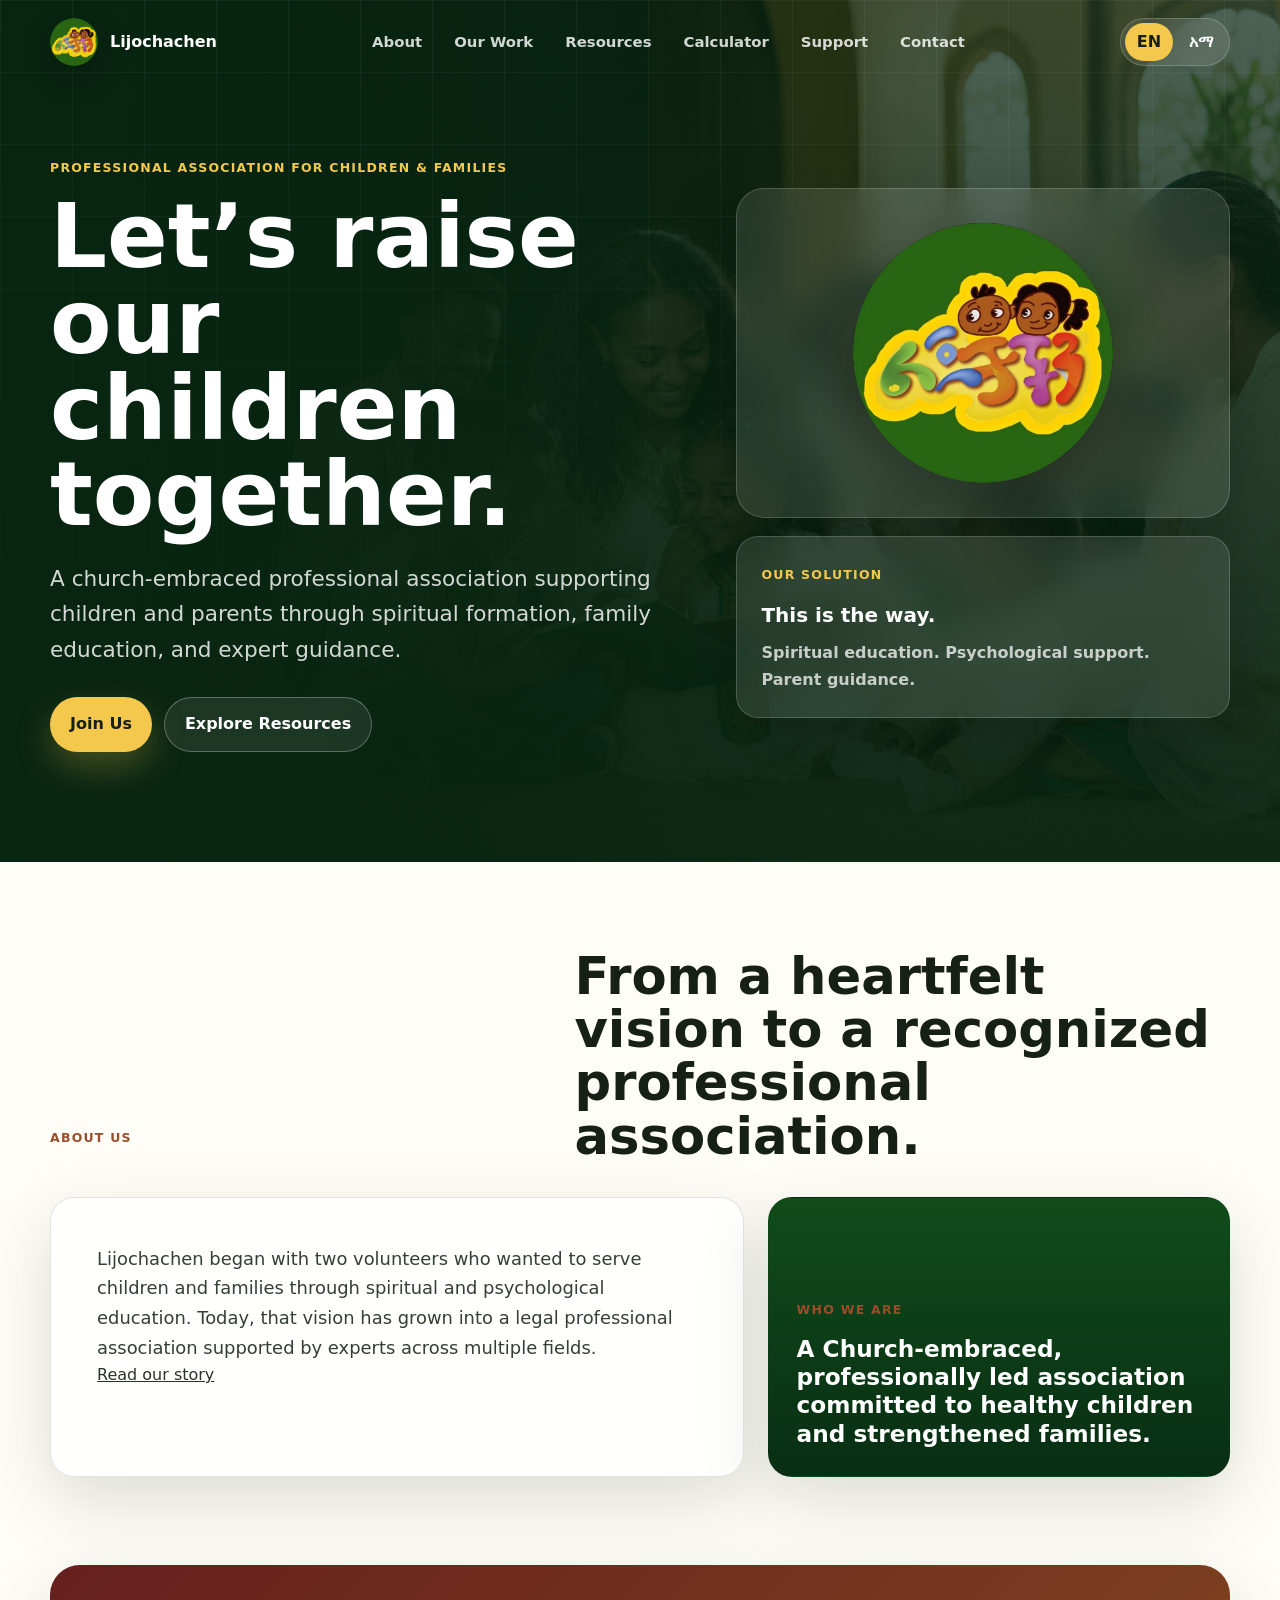
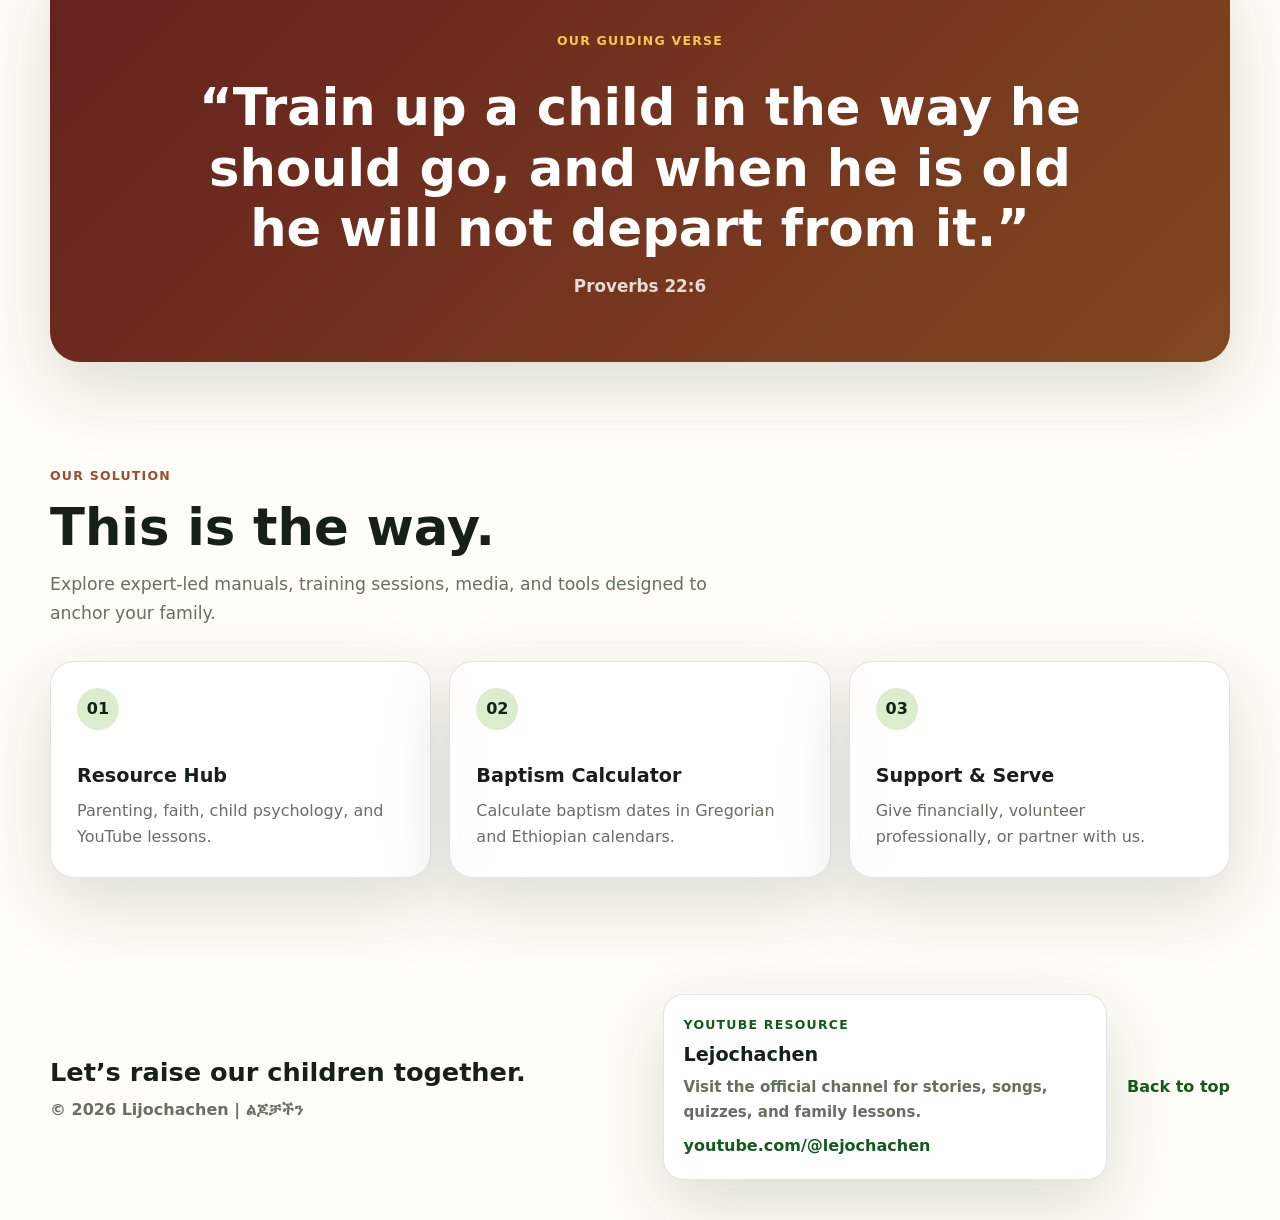
==== index.html @ ba5012df "first commit" ====
<!DOCTYPE html>
<html lang="en">
<head>
  <meta charset="UTF-8" />
  <meta name="viewport" content="width=device-width, initial-scale=1.0" />
  <title>Lijochachen | ልጆቻችን</title>
  <link rel="stylesheet" href="styles.css" />
</head>
<body data-lang="en">
  <header class="site-shell" id="top">
    <nav class="nav" aria-label="Primary navigation">
      <a class="brand" href="index.html">
        <img src="assets/logo.png" alt="Lijochachen logo">
        <span data-en="Lijochachen" data-am="ልጆቻችን">Lijochachen</span>
      </a>

      <div class="nav-links">
        <div class="nav-item">
          <a href="about.html" data-en="About" data-am="ስለ እኛ">About</a>
          <div class="dropdown-menu">
            <a href="about.html#story" data-en="Our Story & Leadership" data-am="ታሪካችንና አመራር">Our Story & Leadership</a>
            <a href="about.html#transparency" data-en="Church Recognition & Transparency" data-am="የተአማኒነት ማረጋገጫ">Church Recognition & Transparency</a>
          </div>
        </div>
        <a href="index.html#work" data-en="Our Work" data-am="ሥራችን">Our Work</a>
        <div class="nav-item">
          <a href="resources.html" data-en="Resources" data-am="መረጃዎች">Resources</a>
          <div class="dropdown-menu">
            <a href="resources.html#age-groups" data-age-jump="infancy" data-en="By Age Group: 0-3, 4-7, 8-12" data-am="በዕድሜ፡ 0-3፣ 4-7፣ 8-12">By Age Group: 0-3, 4-7, 8-12</a>
            <a href="resources.html#youtube" data-age-jump="diaspora" data-en="YouTube Channel" data-am="የዩቱብ ቻናል">YouTube Channel</a>
            <a href="resources.html#diaspora" data-age-jump="diaspora" data-en="Diaspora Family Hub" data-am="ለስደት ዓለም ወላጆች">Diaspora Family Hub</a>
          </div>
        </div>
        <a href="baptism.html" data-en="Calculator" data-am="ማስያ">Calculator</a>
        <a href="support.html" data-en="Support" data-am="ድጋፍ">Support</a>
        <a href="support.html#contact" data-en="Contact" data-am="ያግኙን">Contact</a>
      </div>

      <div class="language-toggle" aria-label="Language selector">
        <button type="button" class="lang-btn active" data-set-lang="en">EN</button>
        <button type="button" class="lang-btn" data-set-lang="am">አማ</button>
      </div>
    </nav>

    <section class="hero">
      <div class="hero-copy">
        <p class="eyebrow">
          <span class="lang en">Professional Association for Children & Families</span>
          <span class="lang am">የልጆችና የቤተሰብ የሙያ ማኅበር</span>
        </p>
        <h1>
          <span class="lang en">Let’s raise our children together.</span>
          <span class="lang am">ልጆቻችንን አብረን እናሳድግ!</span>
        </h1>
        <p class="hero-lead">
          <span class="lang en">A church-embraced professional association supporting children and parents through spiritual formation, family education, and expert guidance.</span>
          <span class="lang am">መንፈሳዊ ምስረታን፣ የቤተሰብ ትምህርትን እና የባለሙያ መመሪያን በማዋሃድ ልጆችንና ወላጆችን የሚደግፍ በቤተ ክርስቲያን የታቀፈ የሙያ ማኅበር።</span>
        </p>
        <div class="hero-actions">
          <a class="btn primary" href="support.html#contact"><span class="lang en">Join Us</span><span class="lang am">ይቀላቀሉን</span></a>
          <a class="btn ghost" href="resources.html"><span class="lang en">Explore Resources</span><span class="lang am">መረጃዎችን ያስሱ</span></a>
        </div>
      </div>

      <div class="hero-panel">
        <div class="emblem"><img src="assets/logo.png" alt="Lijochachen logo"></div>
        <div class="verse-card">
          <span class="mini-label"><span class="lang en">Our Solution</span><span class="lang am">መፍትሔያችን</span></span>
          <p><span class="lang en">This is the way.</span><span class="lang am">ይኸው መንገዱ!</span></p>
          <strong><span class="lang en">Spiritual education. Psychological support. Parent guidance.</span><span class="lang am">መንፈሳዊ ትምህርት። ሥነ-ልቦናዊ ድጋፍ። የወላጆች መመሪያ።</span></strong>
        </div>
      </div>
    </section>
  </header>

  <main>
    <section class="section about-section">
      <div class="section-heading">
        <p class="eyebrow"><span class="lang en">About Us</span><span class="lang am">ስለ እኛ</span></p>
        <h2><span class="lang en">From a heartfelt vision to a recognized professional association.</span><span class="lang am">ከልባዊ ርዕይ ወደ ዕውቅና ያገኘ የሙያ ማኅበር።</span></h2>
      </div>
      <div class="about-grid">
        <article class="story-card">
          <p><span class="lang en">Lijochachen began with two volunteers who wanted to serve children and families through spiritual and psychological education. Today, that vision has grown into a legal professional association supported by experts across multiple fields.</span><span class="lang am">ልጆቻችን ለልጆችና ለቤተሰቦች መንፈሳዊና ሥነ-ልቦናዊ ትምህርት ለማቅረብ በፈለጉ ሁለት በጎ ፈቃደኞች ተጀመረ። ዛሬ ይህ ራዕይ የተለያዩ ባለሙያዎችን ያቀፈ ሕጋዊ የሙያ ማኅበር ሆኗል።</span></p>
          <a class="text-link" href="about.html"><span class="lang en">Read our story</span><span class="lang am">ታሪካችንን ያንብቡ</span></a>
        </article>
        <aside class="identity-card">
          <span class="mini-label"><span class="lang en">Who We Are</span><span class="lang am">የእኛ ማንነት</span></span>
          <p><span class="lang en">A Church-embraced, professionally led association committed to healthy children and strengthened families.</span><span class="lang am">በቤተ ክርስቲያን የታቀፈ፣ በባለሙያዎች የሚመራ፣ ጤናማ ልጆችንና ጽኑ ቤተሰቦችን ለመገንባት የቆመ ማኅበር።</span></p>
        </aside>
      </div>
    </section>

    <section class="scripture-break">
      <span class="mini-label"><span class="lang en">Our Guiding Verse</span><span class="lang am">የአገልግሎታችን መሪ ጥቅስ</span></span>
      <blockquote><span class="lang en">“Train up a child in the way he should go, and when he is old he will not depart from it.”</span><span class="lang am">“ልጅን በሚሔድበት መንገድ ምራው በሸመገለም ጊዜ ከእርሱ ፈቀቅ አይልም፡፡”</span></blockquote>
      <strong><span class="lang en">Proverbs 22:6</span><span class="lang am">መጽሐፈ ምሳሌ 22፡6</span></strong>
    </section>

    <section id="work" class="section work-section">
      <div class="section-heading compact">
        <p class="eyebrow"><span class="lang en">Our Solution</span><span class="lang am">መፍትሔያችን</span></p>
        <h2><span class="lang en">This is the way.</span><span class="lang am">ይኸው መንገዱ!</span></h2>
        <p class="section-lead"><span class="lang en">Explore expert-led manuals, training sessions, media, and tools designed to anchor your family.</span><span class="lang am">ቤተሰብዎን ለማጽናት የተዘጋጁ በባለሙያ የሚመሩ መመሪያዎችን፣ ሥልጠናዎችን፣ ሚዲያዎችን እና መሳሪያዎችን ያስሱ።</span></p>
      </div>
      <div class="program-grid">
        <a class="program-card" href="resources.html"><span class="card-number">01</span><h3><span class="lang en">Resource Hub</span><span class="lang am">የእውቀት ማዕከል</span></h3><p><span class="lang en">Parenting, faith, child psychology, and YouTube lessons.</span><span class="lang am">ወላጅነት፣ እምነት፣ የልጆች ሥነ-ልቦናና የዩቱብ ትምህርቶች።</span></p></a>
        <a class="program-card" href="baptism.html"><span class="card-number">02</span><h3><span class="lang en">Baptism Calculator</span><span class="lang am">የጥምቀት ማስያ</span></h3><p><span class="lang en">Calculate baptism dates in Gregorian and Ethiopian calendars.</span><span class="lang am">የጥምቀት ቀንን በጎርጎርዮሳዊና በኢትዮጵያ ቀን ያስሉ።</span></p></a>
        <a class="program-card" href="support.html"><span class="card-number">03</span><h3><span class="lang en">Support & Serve</span><span class="lang am">ይደግፉና ያገልግሉ</span></h3><p><span class="lang en">Give financially, volunteer professionally, or partner with us.</span><span class="lang am">በገንዘብ ይደግፉ፣ በሙያ ያገልግሉ፣ ወይም አጋር ይሁኑ።</span></p></a>
      </div>
    </section>
  </main>

  <footer>
    <div class="footer-invitation">
      <strong><span class="lang en">Let’s raise our children together.</span><span class="lang am">ልጆቻችንን አብረን እናሳድግ!</span></strong>
      <span>© 2026 Lijochachen | ልጆቻችን</span>
    </div>
    <aside class="telegram-widget">
      <span class="mini-label"><span class="lang en">YouTube Resource</span><span class="lang am">የዩቱብ መረጃ</span></span>
      <h3>Lejochachen</h3>
      <p><span class="lang en">Visit the official channel for stories, songs, quizzes, and family lessons.</span><span class="lang am">ታሪኮች፣ መዝሙሮች፣ ጥያቄዎችና የቤተሰብ ትምህርቶችን ለማግኘት ይፋዊውን ቻናል ይጎብኙ።</span></p>
      <a href="https://www.youtube.com/@lejochachen" target="_blank" rel="noopener">youtube.com/@lejochachen</a>
    </aside>
    <a href="#top"><span class="lang en">Back to top</span><span class="lang am">ወደ ላይ</span></a>
  </footer>

  <script src="app.js"></script>
</body>
</html>
---- styles.css ----
:root {
  --ink: #162016;
  --text: #293329;
  --muted: #667061;
  --paper: #fffdf7;
  --soft: #f5f0df;
  --deep: #082c13;
  --green: #14591d;
  --leaf: #dceccf;
  --gold: #f3c84c;
  --brick: #9b4d2c;
  --line: rgba(22, 32, 22, 0.12);
  --shadow: 0 24px 70px rgba(11, 37, 18, 0.15);
}

* {
  box-sizing: border-box;
}

html {
  scroll-behavior: smooth;
}

body {
  margin: 0;
  color: var(--text);
  background:
    linear-gradient(180deg, rgba(245, 240, 223, 0.75), rgba(255, 253, 247, 0.98) 420px),
    var(--paper);
  font-family: Inter, ui-sans-serif, system-ui, -apple-system, BlinkMacSystemFont, "Segoe UI", Arial, sans-serif;
  line-height: 1.65;
}

body[data-lang="am"] {
  line-height: 1.85;
}

.lang {
  display: inline;
}

body[data-lang="en"] .lang.am,
body[data-lang="am"] .lang.en {
  display: none;
}

a {
  color: inherit;
}

.site-shell {
  position: relative;
  min-height: 760px;
  overflow: hidden;
  color: white;
  background:
    linear-gradient(90deg, rgba(8, 37, 17, 0.98) 0%, rgba(8, 37, 17, 0.86) 36%, rgba(8, 37, 17, 0.3) 70%),
    linear-gradient(180deg, rgba(8, 37, 17, 0.58), rgba(8, 37, 17, 0.94)),
    url("assets/hero-family.png") center / cover no-repeat,
    linear-gradient(135deg, #082511 0%, #0f3f1c 48%, #17351f 100%);
}

.site-shell::before {
  content: "";
  position: absolute;
  inset: 0;
  background:
    linear-gradient(90deg, rgba(255, 255, 255, 0.05) 1px, transparent 1px),
    linear-gradient(180deg, rgba(255, 255, 255, 0.045) 1px, transparent 1px);
  background-size: 72px 72px;
  mask-image: linear-gradient(180deg, black, transparent 80%);
  pointer-events: none;
}

.subpage-shell {
  min-height: 430px;
}

.page-hero {
  position: relative;
  z-index: 1;
  width: min(1180px, calc(100% - 40px));
  margin: 0 auto;
  padding: 74px 0 120px;
}

.page-hero h1 {
  max-width: 920px;
  margin: 0;
  font-size: clamp(2.5rem, 5vw, 5rem);
}

.nav {
  position: sticky;
  top: 0;
  z-index: 20;
  display: grid;
  grid-template-columns: auto minmax(240px, 1fr) auto;
  align-items: center;
  gap: 22px;
  width: min(1180px, calc(100% - 40px));
  margin: 0 auto;
  padding: 18px 0;
}

.brand {
  display: inline-flex;
  align-items: center;
  gap: 12px;
  text-decoration: none;
  font-weight: 800;
  letter-spacing: 0;
}

.brand img {
  width: 48px;
  height: 48px;
  border-radius: 50%;
  background: white;
  box-shadow: 0 10px 30px rgba(0, 0, 0, 0.24);
}

.nav-links {
  display: flex;
  justify-content: center;
  gap: 8px;
  flex-wrap: wrap;
}

.nav-item {
  position: relative;
}

.nav-links a,
.nav-item > a {
  display: inline-flex;
  padding: 9px 12px;
  border-radius: 999px;
  color: rgba(255, 255, 255, 0.82);
  text-decoration: none;
  font-size: 0.93rem;
  font-weight: 700;
}

.nav-links a:hover,
.nav-item:focus-within > a,
.nav-item:hover > a {
  color: white;
  background: rgba(255, 255, 255, 0.1);
}

.dropdown-menu {
  position: absolute;
  top: calc(100% + 8px);
  left: 0;
  z-index: 30;
  display: none;
  min-width: 250px;
  padding: 8px;
  border: 1px solid rgba(255, 255, 255, 0.16);
  border-radius: 18px;
  background: rgba(8, 37, 17, 0.96);
  box-shadow: 0 20px 60px rgba(0, 0, 0, 0.26);
  backdrop-filter: blur(18px);
}

.dropdown-menu a {
  display: flex;
  width: 100%;
  border-radius: 12px;
  white-space: normal;
}

.nav-item:hover .dropdown-menu,
.nav-item:focus-within .dropdown-menu {
  display: grid;
}

.language-toggle {
  display: flex;
  gap: 4px;
  padding: 4px;
  border: 1px solid rgba(255, 255, 255, 0.2);
  border-radius: 999px;
  background: rgba(255, 255, 255, 0.1);
  backdrop-filter: blur(14px);
}

.lang-btn {
  min-width: 48px;
  min-height: 38px;
  border: 0;
  border-radius: 999px;
  background: transparent;
  color: white;
  font-weight: 800;
  cursor: pointer;
}

.lang-btn.active {
  background: var(--gold);
  color: #162016;
}

.hero {
  position: relative;
  z-index: 1;
  display: grid;
  grid-template-columns: minmax(0, 1.05fr) minmax(320px, 0.85fr);
  gap: clamp(32px, 6vw, 84px);
  align-items: center;
  width: min(1180px, calc(100% - 40px));
  min-height: 650px;
  margin: 0 auto;
  padding: 70px 0 110px;
}

.hero-copy {
  max-width: 780px;
}

.eyebrow,
.mini-label {
  display: inline-flex;
  align-items: center;
  gap: 8px;
  margin: 0 0 14px;
  color: var(--brick);
  font-size: 0.78rem;
  font-weight: 900;
  letter-spacing: 0.1em;
  text-transform: uppercase;
}

.hero .eyebrow,
.hero .mini-label {
  color: var(--gold);
}

body[data-lang="am"] .eyebrow,
body[data-lang="am"] .mini-label {
  letter-spacing: 0;
}

h1,
h2,
h3,
p {
  margin-top: 0;
}

h1 {
  max-width: 820px;
  margin-bottom: 24px;
  font-size: clamp(3rem, 7vw, 6.4rem);
  line-height: 0.96;
  letter-spacing: 0;
}

body[data-lang="am"] h1 {
  line-height: 1.15;
}

.hero-lead {
  max-width: 670px;
  margin-bottom: 18px;
  color: rgba(255, 255, 255, 0.82);
  font-size: clamp(1.08rem, 2vw, 1.35rem);
}

.hero-actions {
  display: flex;
  flex-wrap: wrap;
  gap: 12px;
  margin-top: 30px;
}

.btn {
  display: inline-flex;
  align-items: center;
  justify-content: center;
  min-height: 50px;
  padding: 13px 20px;
  border-radius: 999px;
  text-decoration: none;
  font-weight: 900;
}

.btn.primary {
  background: var(--gold);
  color: var(--ink);
  box-shadow: 0 15px 35px rgba(243, 200, 76, 0.25);
}

.btn.ghost {
  border: 1px solid rgba(255, 255, 255, 0.28);
  color: white;
  background: rgba(255, 255, 255, 0.08);
}

.hero-panel {
  display: grid;
  gap: 18px;
}

.emblem,
.verse-card,
.metric-row {
  border: 1px solid rgba(255, 255, 255, 0.18);
  background: rgba(255, 255, 255, 0.1);
  box-shadow: 0 25px 70px rgba(0, 0, 0, 0.22);
  backdrop-filter: blur(18px);
}

.emblem {
  display: grid;
  place-items: center;
  min-height: 330px;
  border-radius: 28px;
}

.emblem img {
  width: min(260px, 70%);
  border-radius: 50%;
  background: white;
  box-shadow: 0 22px 65px rgba(0, 0, 0, 0.34);
}

.verse-card {
  border-radius: 22px;
  padding: 24px;
}

.verse-card p {
  margin-bottom: 8px;
  color: white;
  font-size: 1.25rem;
  font-weight: 850;
}

.verse-card strong {
  color: rgba(255, 255, 255, 0.74);
}

.metric-row {
  display: grid;
  grid-template-columns: repeat(3, 1fr);
  overflow: hidden;
  border-radius: 18px;
}

.metric-row div {
  padding: 20px;
  border-right: 1px solid rgba(255, 255, 255, 0.14);
}

.metric-row div:last-child {
  border-right: 0;
}

.metric-row strong,
.metric-row span {
  display: block;
}

.metric-row span {
  color: rgba(255, 255, 255, 0.72);
  font-size: 0.88rem;
}

.section {
  width: min(1180px, calc(100% - 40px));
  margin: 0 auto;
  padding: 88px 0;
}

.section-heading {
  display: grid;
  grid-template-columns: minmax(0, 0.85fr) minmax(0, 1.15fr);
  gap: 40px;
  align-items: end;
  margin-bottom: 34px;
}

.section-heading.compact {
  display: block;
  max-width: 720px;
}

.section-lead {
  max-width: 680px;
  margin-top: 16px;
  color: var(--muted);
  font-size: 1.08rem;
}

h2 {
  margin-bottom: 0;
  color: var(--ink);
  font-size: clamp(2rem, 4vw, 4rem);
  line-height: 1.04;
  letter-spacing: 0;
}

body[data-lang="am"] h2 {
  line-height: 1.22;
}

h3 {
  margin-bottom: 10px;
  color: var(--ink);
  font-size: 1.2rem;
  line-height: 1.24;
}

p {
  margin-bottom: 0;
}

.about-grid {
  display: grid;
  grid-template-columns: minmax(0, 1.2fr) minmax(290px, 0.8fr);
  gap: 24px;
}

.story-card,
.identity-card,
.program-card,
.person-card,
.contact-card,
.action-tile,
.calculator-card {
  border: 1px solid var(--line);
  border-radius: 24px;
  background: rgba(255, 255, 255, 0.78);
  box-shadow: var(--shadow);
}

.story-card {
  padding: clamp(26px, 5vw, 46px);
}

.story-card p {
  max-width: 780px;
  color: #344033;
  font-size: 1.12rem;
}

details {
  margin-top: 26px;
  padding-top: 22px;
  border-top: 1px solid var(--line);
}

summary {
  color: var(--green);
  cursor: pointer;
  font-weight: 900;
}

details p {
  margin-top: 18px;
  color: var(--muted);
  font-size: 1rem;
}

.scripture-break {
  width: min(1180px, calc(100% - 40px));
  margin: 0 auto 12px;
  padding: clamp(34px, 6vw, 62px);
  border-radius: 30px;
  color: white;
  text-align: center;
  background:
    linear-gradient(135deg, rgba(100, 31, 29, 0.98), rgba(128, 71, 31, 0.94)),
    var(--brick);
  box-shadow: var(--shadow);
}

.scripture-break .mini-label {
  color: var(--gold);
}

.scripture-break blockquote {
  max-width: 920px;
  margin: 12px auto 14px;
  font-size: clamp(1.7rem, 4vw, 3.4rem);
  font-weight: 900;
  line-height: 1.18;
}

body[data-lang="am"] .scripture-break blockquote {
  line-height: 1.35;
}

.scripture-break strong {
  color: rgba(255, 255, 255, 0.82);
  font-size: 1.05rem;
}

.identity-card {
  display: flex;
  min-height: 280px;
  padding: 28px;
  flex-direction: column;
  justify-content: flex-end;
  color: white;
  background:
    linear-gradient(180deg, rgba(8, 44, 19, 0.28), rgba(8, 44, 19, 0.96)),
    var(--green);
}

.identity-card p {
  font-size: 1.45rem;
  font-weight: 850;
  line-height: 1.22;
}

.trust-grid {
  display: grid;
  grid-template-columns: minmax(0, 1fr) minmax(320px, 0.9fr);
  gap: 24px;
  margin-top: 24px;
}

.recognition-card,
.impact-card {
  border: 1px solid var(--line);
  border-radius: 24px;
  padding: clamp(24px, 4vw, 34px);
  background: white;
  box-shadow: var(--shadow);
}

.recognition-card blockquote {
  margin: 0 0 14px;
  padding-left: 18px;
  border-left: 4px solid var(--gold);
  color: var(--ink);
  font-size: 1.3rem;
  font-weight: 850;
  line-height: 1.28;
}

.recognition-card p {
  color: var(--muted);
}

.impact-grid {
  display: grid;
  grid-template-columns: repeat(2, minmax(0, 1fr));
  gap: 12px;
  margin-top: 18px;
}

.impact-grid div {
  display: grid;
  gap: 4px;
  padding: 18px;
  border-radius: 16px;
  background: var(--soft);
}

.impact-grid strong {
  color: var(--green);
  font-size: 1.8rem;
  line-height: 1;
}

.impact-grid span {
  color: var(--muted);
  font-size: 0.9rem;
  font-weight: 800;
}

.program-grid {
  display: grid;
  grid-template-columns: repeat(3, minmax(0, 1fr));
  gap: 18px;
}

.program-card {
  padding: 26px;
  color: inherit;
  text-decoration: none;
  transition: transform 180ms ease, box-shadow 180ms ease;
}

.program-card:hover {
  transform: translateY(-4px);
  box-shadow: 0 28px 80px rgba(11, 37, 18, 0.18);
}

.card-number {
  display: inline-flex;
  width: 42px;
  height: 42px;
  align-items: center;
  justify-content: center;
  margin-bottom: 34px;
  border-radius: 50%;
  color: var(--ink);
  background: var(--leaf);
  font-weight: 900;
}

.program-card p,
.person-card p,
.support-copy p,
.contact-card p,
.calculator-intro p,
.resource-card p {
  color: var(--muted);
}

.resource-tools,
.age-tools {
  display: flex;
  flex-wrap: wrap;
  gap: 10px;
  margin-bottom: 20px;
}

.age-tools {
  margin-top: -6px;
  margin-bottom: 24px;
}

.filter-btn,
.age-btn,
.donation-tab,
.copy-btn {
  width: auto;
  min-height: 42px;
  border: 1px solid var(--line);
  border-radius: 999px;
  padding: 9px 15px;
  color: var(--ink);
  background: white;
  font-weight: 900;
}

.filter-btn.active,
.age-btn.active,
.donation-tab.active,
.copy-btn {
  color: white;
  background: var(--green);
}

.diaspora-filter.active {
  background: var(--brick);
}

.resource-grid {
  display: grid;
  grid-template-columns: repeat(3, minmax(0, 1fr));
  gap: 18px;
}

.resource-card {
  min-height: 260px;
  padding: 26px;
  border: 1px solid var(--line);
  border-radius: 24px;
  background: white;
  box-shadow: var(--shadow);
}

.resource-card.is-hidden {
  display: none;
}

.resource-type {
  display: inline-flex;
  margin-bottom: 36px;
  border-radius: 999px;
  padding: 7px 11px;
  color: var(--green);
  background: var(--leaf);
  font-size: 0.82rem;
  font-weight: 900;
}

.youtube-feature {
  display: grid;
  grid-template-columns: minmax(0, 1fr) auto;
  gap: 22px;
  align-items: center;
  margin-bottom: 22px;
  padding: 28px;
  border: 1px solid var(--line);
  border-radius: 24px;
  background: white;
  box-shadow: var(--shadow);
}

.youtube-feature p {
  color: var(--muted);
}

.video-grid {
  display: grid;
  grid-template-columns: repeat(4, minmax(0, 1fr));
  gap: 14px;
}

.video-card {
  display: grid;
  gap: 10px;
  min-height: 150px;
  padding: 18px;
  border: 1px solid var(--line);
  border-radius: 18px;
  color: var(--ink);
  text-decoration: none;
  background:
    linear-gradient(135deg, rgba(255, 255, 255, 0.95), rgba(220, 236, 207, 0.65)),
    white;
  box-shadow: var(--shadow);
}

.video-card span {
  color: var(--muted);
  font-size: 0.86rem;
  font-weight: 850;
}

.video-card strong {
  align-self: end;
  color: var(--green);
}

.diaspora-card {
  background:
    linear-gradient(135deg, rgba(255, 255, 255, 0.92), rgba(243, 200, 76, 0.2)),
    white;
}

.expert-callout {
  display: grid;
  grid-template-columns: minmax(0, 1fr) auto;
  gap: 22px;
  align-items: center;
  margin-top: 22px;
  padding: 28px;
  border: 1px solid var(--line);
  border-radius: 24px;
  color: white;
  background: linear-gradient(135deg, var(--deep), var(--green));
  box-shadow: var(--shadow);
}

.expert-callout h3 {
  color: white;
}

.expert-callout p {
  color: rgba(255, 255, 255, 0.78);
}

.baptism-section {
  padding-top: 76px;
}

.calculator-card {
  display: grid;
  grid-template-columns: minmax(260px, 0.65fr) minmax(320px, 1fr);
  gap: 28px;
  align-items: start;
  padding: clamp(24px, 4vw, 38px);
  background:
    linear-gradient(135deg, rgba(255, 255, 255, 0.92), rgba(220, 236, 207, 0.55)),
    white;
}

.calculator-intro {
  display: grid;
  gap: 10px;
}

.calculator-intro p {
  font-size: 1.05rem;
}

.baptism-form {
  display: grid;
  grid-template-columns: repeat(3, minmax(0, 1fr));
  gap: 14px;
}

.baptism-form label,
.baptism-form fieldset {
  display: grid;
  gap: 8px;
}

.birthdate-field {
  grid-column: 1 / -1;
}

.baptism-form label > span,
.baptism-form legend {
  color: var(--ink);
  font-size: 0.86rem;
  font-weight: 900;
}

.baptism-form fieldset {
  grid-column: 1 / -1;
  grid-template-columns: repeat(2, minmax(0, 1fr));
  margin: 0;
  border: 0;
  padding: 0;
}

.baptism-form legend {
  grid-column: 1 / -1;
  padding: 0;
}

.radio-pill {
  position: relative;
  display: flex;
  min-height: 50px;
  align-items: center;
  padding: 13px 15px;
  border: 1px solid var(--line);
  border-radius: 14px;
  background: white;
  cursor: pointer;
}

.radio-pill input {
  width: auto;
  margin: 0 10px 0 0;
  accent-color: var(--green);
}

.radio-pill span {
  font-weight: 850;
}

.baptism-form button {
  grid-column: 1 / -1;
}

.calculator-result {
  grid-column: 1 / -1;
  padding: 22px;
  border-radius: 18px;
  color: white;
  background: linear-gradient(135deg, var(--deep), var(--green));
}

.calculator-result .mini-label {
  color: var(--gold);
}

.calculator-result p {
  display: grid;
  gap: 6px;
  margin: 0;
  color: rgba(255, 255, 255, 0.78);
}

.calculator-result strong {
  color: white;
  font-size: clamp(1.55rem, 3vw, 2.4rem);
  line-height: 1.1;
}

.calculator-result b {
  color: white;
}

.recommendation-title {
  margin-top: 14px;
  color: var(--gold);
  font-size: 1.05rem;
  font-weight: 900;
}

.quote-band {
  display: grid;
  grid-template-columns: minmax(0, 1fr) minmax(260px, 0.45fr);
  gap: 34px;
  align-items: center;
  width: min(1180px, calc(100% - 40px));
  padding: 42px;
  border-radius: 28px;
  color: white;
  background:
    linear-gradient(135deg, rgba(8, 44, 19, 0.98), rgba(20, 89, 29, 0.92)),
    var(--deep);
  box-shadow: var(--shadow);
}

.quote-band h2 {
  color: white;
}

.quote-band p {
  color: var(--gold);
  font-size: clamp(1.5rem, 3vw, 2.5rem);
  font-weight: 900;
}

.people-grid {
  display: grid;
  grid-template-columns: repeat(2, minmax(0, 1fr));
  gap: 18px;
}

.person-card {
  display: grid;
  grid-template-columns: 160px minmax(0, 1fr);
  gap: 22px;
  align-items: center;
  padding: 18px;
}

.photo-slot {
  display: grid;
  min-height: 190px;
  place-items: center;
  border-radius: 18px;
  color: rgba(22, 32, 22, 0.56);
  background:
    linear-gradient(135deg, rgba(243, 200, 76, 0.35), rgba(220, 236, 207, 0.9));
  font-weight: 900;
}

.support-section {
  display: grid;
  grid-template-columns: minmax(0, 0.85fr) minmax(300px, 1fr);
  gap: 34px;
  align-items: center;
}

.support-actions {
  display: grid;
  gap: 16px;
}

.action-tile {
  display: grid;
  gap: 6px;
  padding: 26px;
  text-decoration: none;
}

.giving-tile {
  color: inherit;
}

.action-tile strong {
  color: var(--ink);
  font-size: 1.15rem;
}

.action-tile span {
  color: var(--muted);
}

.copy-btn {
  justify-self: start;
  margin-top: 10px;
  cursor: pointer;
}

.donation-tabs {
  display: flex;
  flex-wrap: wrap;
  gap: 8px;
  margin-top: 14px;
}

.donation-panel {
  display: none;
  gap: 8px;
  margin-top: 10px;
  padding: 16px;
  border: 1px solid var(--line);
  border-radius: 16px;
  background: var(--soft);
}

.donation-panel.active {
  display: grid;
}

.donation-panel p {
  margin: 0;
  color: var(--muted);
}

.donation-panel b {
  color: var(--ink);
}

.contact-card {
  display: grid;
  grid-template-columns: minmax(0, 0.82fr) minmax(320px, 1fr);
  gap: 34px;
  padding: clamp(26px, 5vw, 46px);
  background:
    linear-gradient(135deg, rgba(255, 255, 255, 0.9), rgba(245, 240, 223, 0.9));
}

form {
  display: grid;
  gap: 12px;
}

.volunteer-fields {
  display: grid;
  gap: 9px;
  padding: 16px;
  border: 1px solid var(--line);
  border-radius: 16px;
  background: rgba(220, 236, 207, 0.45);
}

.volunteer-fields[hidden] {
  display: none;
}

.field-label {
  color: var(--ink);
  font-size: 0.86rem;
  font-weight: 900;
}

.volunteer-fields label {
  display: flex;
  gap: 10px;
  align-items: flex-start;
  color: var(--text);
  font-weight: 750;
}

.volunteer-fields input {
  width: auto;
  margin-top: 5px;
  accent-color: var(--green);
}

input,
select,
textarea,
button {
  width: 100%;
  font: inherit;
}

input,
select,
textarea {
  border: 1px solid var(--line);
  border-radius: 14px;
  padding: 14px 15px;
  color: var(--ink);
  background: white;
}

textarea {
  min-height: 130px;
  resize: vertical;
}

button {
  min-height: 50px;
  border: 0;
  border-radius: 999px;
  color: white;
  background: var(--green);
  font-weight: 900;
  cursor: pointer;
}

.form-response {
  min-height: 24px;
  color: var(--green);
  font-weight: 850;
}

footer {
  display: grid;
  grid-template-columns: minmax(0, 1fr) minmax(280px, 0.75fr) auto;
  align-items: center;
  gap: 20px;
  width: min(1180px, calc(100% - 40px));
  margin: 0 auto;
  padding: 28px 0 40px;
  color: var(--muted);
  font-weight: 750;
}

footer a {
  color: var(--green);
  text-decoration: none;
}

.footer-invitation {
  display: grid;
  gap: 4px;
}

.footer-invitation strong {
  color: var(--ink);
  font-size: clamp(1.25rem, 2vw, 1.8rem);
}

.telegram-widget {
  display: grid;
  gap: 8px;
  padding: 20px;
  border: 1px solid var(--line);
  border-radius: 20px;
  background: white;
  box-shadow: var(--shadow);
}

.telegram-widget .mini-label {
  margin: 0;
  color: var(--green);
}

.telegram-widget h3 {
  margin: 0;
}

.telegram-widget p {
  color: var(--muted);
  font-size: 0.94rem;
}

.telegram-widget a {
  color: var(--green);
  font-weight: 900;
}

@media (max-width: 960px) {
  .site-shell {
    min-height: auto;
  }

  .nav {
    grid-template-columns: 1fr auto;
  }

  .nav-links {
    grid-column: 1 / -1;
    justify-content: flex-start;
    order: 3;
  }

  .hero,
  .page-hero,
  .section-heading,
  .about-grid,
  .trust-grid,
  .program-grid,
  .resource-grid,
  .video-grid,
  .youtube-feature,
  .expert-callout,
  .quote-band,
  .people-grid,
  .support-section,
  .contact-card,
  .calculator-card,
  footer {
    grid-template-columns: 1fr;
  }

  .hero {
    min-height: auto;
    padding-top: 42px;
  }

  .hero-panel {
    max-width: 620px;
  }
}

@media (max-width: 620px) {
  .nav,
  .hero,
  .page-hero,
  .section,
  .quote-band,
  .scripture-break,
  footer {
    width: min(100% - 28px, 1180px);
  }

  .nav {
    gap: 14px;
  }

  .brand span {
    font-size: 0.95rem;
  }

  .nav-links {
    gap: 4px;
  }

  .nav-links a {
    padding: 7px 8px;
    font-size: 0.82rem;
  }

  h1 {
    font-size: 2.8rem;
  }

  .hero {
    padding-bottom: 70px;
  }

  .emblem {
    min-height: 250px;
  }

  .metric-row {
    grid-template-columns: 1fr;
  }

  .metric-row div {
    border-right: 0;
    border-bottom: 1px solid rgba(255, 255, 255, 0.14);
  }

  .metric-row div:last-child {
    border-bottom: 0;
  }

  .section {
    padding: 64px 0;
  }

  .person-card {
    grid-template-columns: 1fr;
  }

  .baptism-form {
    grid-template-columns: 1fr;
  }

  .baptism-form fieldset {
    grid-template-columns: 1fr;
  }

  .photo-slot {
    min-height: 220px;
  }

  .quote-band {
    padding: 28px;
  }

  footer {
    align-items: stretch;
  }
}

/* ── Subpage shell (smaller hero for inner pages) ── */
.subpage-shell {
  min-height: auto;
}

.page-hero {
  position: relative;
  z-index: 1;
  width: min(1180px, calc(100% - 40px));
  margin: 0 auto;
  padding: 60px 0 80px;
  max-width: 780px;
}

.page-hero h1 {
  font-size: clamp(2.2rem, 5vw, 4.2rem);
}

/* ── Video grid ── */
.video-grid {
  display: grid;
  grid-template-columns: repeat(auto-fill, minmax(280px, 1fr));
  gap: 18px;
  margin-top: 24px;
}

.video-card {
  border: 1px solid var(--line);
  border-radius: 20px;
  overflow: hidden;
  background: white;
  box-shadow: var(--shadow);
  text-decoration: none;
  color: var(--text);
  transition: transform 180ms ease, box-shadow 180ms ease;
  display: flex;
  flex-direction: column;
}

.video-card:hover {
  transform: translateY(-4px);
  box-shadow: 0 28px 80px rgba(11, 37, 18, 0.18);
}

.video-thumb {
  position: relative;
  aspect-ratio: 16/9;
  background: var(--soft);
  overflow: hidden;
}

.video-thumb img {
  width: 100%;
  height: 100%;
  object-fit: cover;
}

.video-play {
  position: absolute;
  inset: 0;
  display: flex;
  align-items: center;
  justify-content: center;
  background: rgba(8, 37, 17, 0.35);
  transition: background 180ms ease;
}

.video-card:hover .video-play {
  background: rgba(8, 37, 17, 0.55);
}

.video-play-icon {
  width: 52px;
  height: 52px;
  border-radius: 50%;
  background: rgba(255,255,255,0.92);
  display: flex;
  align-items: center;
  justify-content: center;
}

.video-play-icon::after {
  content: "";
  display: block;
  width: 0;
  height: 0;
  border-top: 10px solid transparent;
  border-bottom: 10px solid transparent;
  border-left: 18px solid var(--green);
  margin-left: 4px;
}

.video-info {
  padding: 16px 18px 20px;
  flex: 1;
  display: flex;
  flex-direction: column;
  gap: 6px;
}

.video-date {
  color: var(--muted);
  font-size: 0.82rem;
  font-weight: 800;
}

.video-title {
  color: var(--ink);
  font-weight: 800;
  font-size: 0.95rem;
  line-height: 1.35;
}

.channel-banner {
  display: grid;
  grid-template-columns: auto 1fr auto;
  gap: 22px;
  align-items: center;
  padding: clamp(24px, 4vw, 38px);
  border-radius: 28px;
  color: white;
  background: linear-gradient(135deg, rgba(8,44,19,0.98), rgba(20,89,29,0.92));
  box-shadow: var(--shadow);
  text-decoration: none;
  margin-bottom: 40px;
  transition: opacity 180ms ease;
}

.channel-banner:hover {
  opacity: 0.92;
}

.channel-banner-icon {
  width: 72px;
  height: 72px;
  border-radius: 50%;
  background: white;
  overflow: hidden;
  flex-shrink: 0;
  box-shadow: 0 8px 24px rgba(0,0,0,0.24);
}

.channel-banner-icon img {
  width: 100%;
  height: 100%;
  object-fit: cover;
}

.channel-banner h3 {
  color: white;
  font-size: 1.4rem;
  margin-bottom: 4px;
}

.channel-banner p {
  color: rgba(255,255,255,0.76);
  font-size: 0.95rem;
  margin: 0;
}

.channel-banner .btn {
  white-space: nowrap;
  flex-shrink: 0;
}

/* ── Why support / membership ── */
.why-support-grid {
  display: grid;
  grid-template-columns: repeat(3, minmax(0,1fr));
  gap: 18px;
  margin-top: 28px;
}

.why-card {
  border: 1px solid var(--line);
  border-radius: 22px;
  padding: 28px;
  background: white;
  box-shadow: var(--shadow);
}

.why-card .card-icon {
  font-size: 2rem;
  margin-bottom: 16px;
  display: block;
}

.why-card h3 {
  font-size: 1.05rem;
}

.benefit-list {
  list-style: none;
  padding: 0;
  margin: 0;
  display: grid;
  gap: 14px;
}

.benefit-list li {
  display: flex;
  gap: 14px;
  align-items: flex-start;
}

.benefit-dot {
  flex-shrink: 0;
  width: 28px;
  height: 28px;
  border-radius: 50%;
  background: var(--leaf);
  display: flex;
  align-items: center;
  justify-content: center;
  color: var(--green);
  font-weight: 900;
  font-size: 0.85rem;
  margin-top: 2px;
}

.join-grid {
  display: grid;
  grid-template-columns: minmax(0,1fr) minmax(320px,0.9fr);
  gap: 28px;
  align-items: start;
  margin-top: 28px;
}

.join-card {
  border: 1px solid var(--line);
  border-radius: 24px;
  padding: clamp(24px,4vw,38px);
  background: white;
  box-shadow: var(--shadow);
}

.join-form-card {
  border: 1px solid var(--line);
  border-radius: 24px;
  padding: clamp(24px,4vw,38px);
  background: linear-gradient(135deg, rgba(220,236,207,0.45), rgba(255,255,255,0.9));
  box-shadow: var(--shadow);
}

.work-together-grid {
  display: grid;
  grid-template-columns: repeat(3, minmax(0,1fr));
  gap: 16px;
  margin-top: 22px;
}

.work-card {
  border: 1px solid var(--line);
  border-radius: 18px;
  padding: 22px;
  background: var(--soft);
}

.work-card .card-num {
  display: inline-flex;
  width: 36px;
  height: 36px;
  border-radius: 50%;
  align-items: center;
  justify-content: center;
  background: var(--leaf);
  color: var(--ink);
  font-weight: 900;
  font-size: 0.85rem;
  margin-bottom: 14px;
}

.work-card h3 {
  font-size: 1rem;
  margin-bottom: 8px;
}

/* ── About page team ── */
.team-note {
  margin-top: 10px;
  padding: 16px 20px;
  border-radius: 14px;
  background: var(--soft);
  color: var(--muted);
  font-size: 0.94rem;
}

/* ── Mottos band ── */
.mottos-grid {
  display: grid;
  grid-template-columns: repeat(3, minmax(0,1fr));
  gap: 18px;
  margin-top: 28px;
}

.motto-card {
  border-radius: 22px;
  padding: 28px;
  background: var(--deep);
  color: white;
}

.motto-card .mini-label {
  color: var(--gold);
}

.motto-card p {
  font-size: 1.2rem;
  font-weight: 850;
  color: white;
  margin-top: 10px;
}

/* ── Responsive additions ── */
@media (max-width: 960px) {
  .channel-banner {
    grid-template-columns: auto 1fr;
  }
  .channel-banner .btn {
    grid-column: 1 / -1;
  }
  .why-support-grid,
  .work-together-grid,
  .mottos-grid {
    grid-template-columns: 1fr;
  }
  .join-grid {
    grid-template-columns: 1fr;
  }
}

@media (max-width: 620px) {
  .video-grid {
    grid-template-columns: 1fr;
  }
}
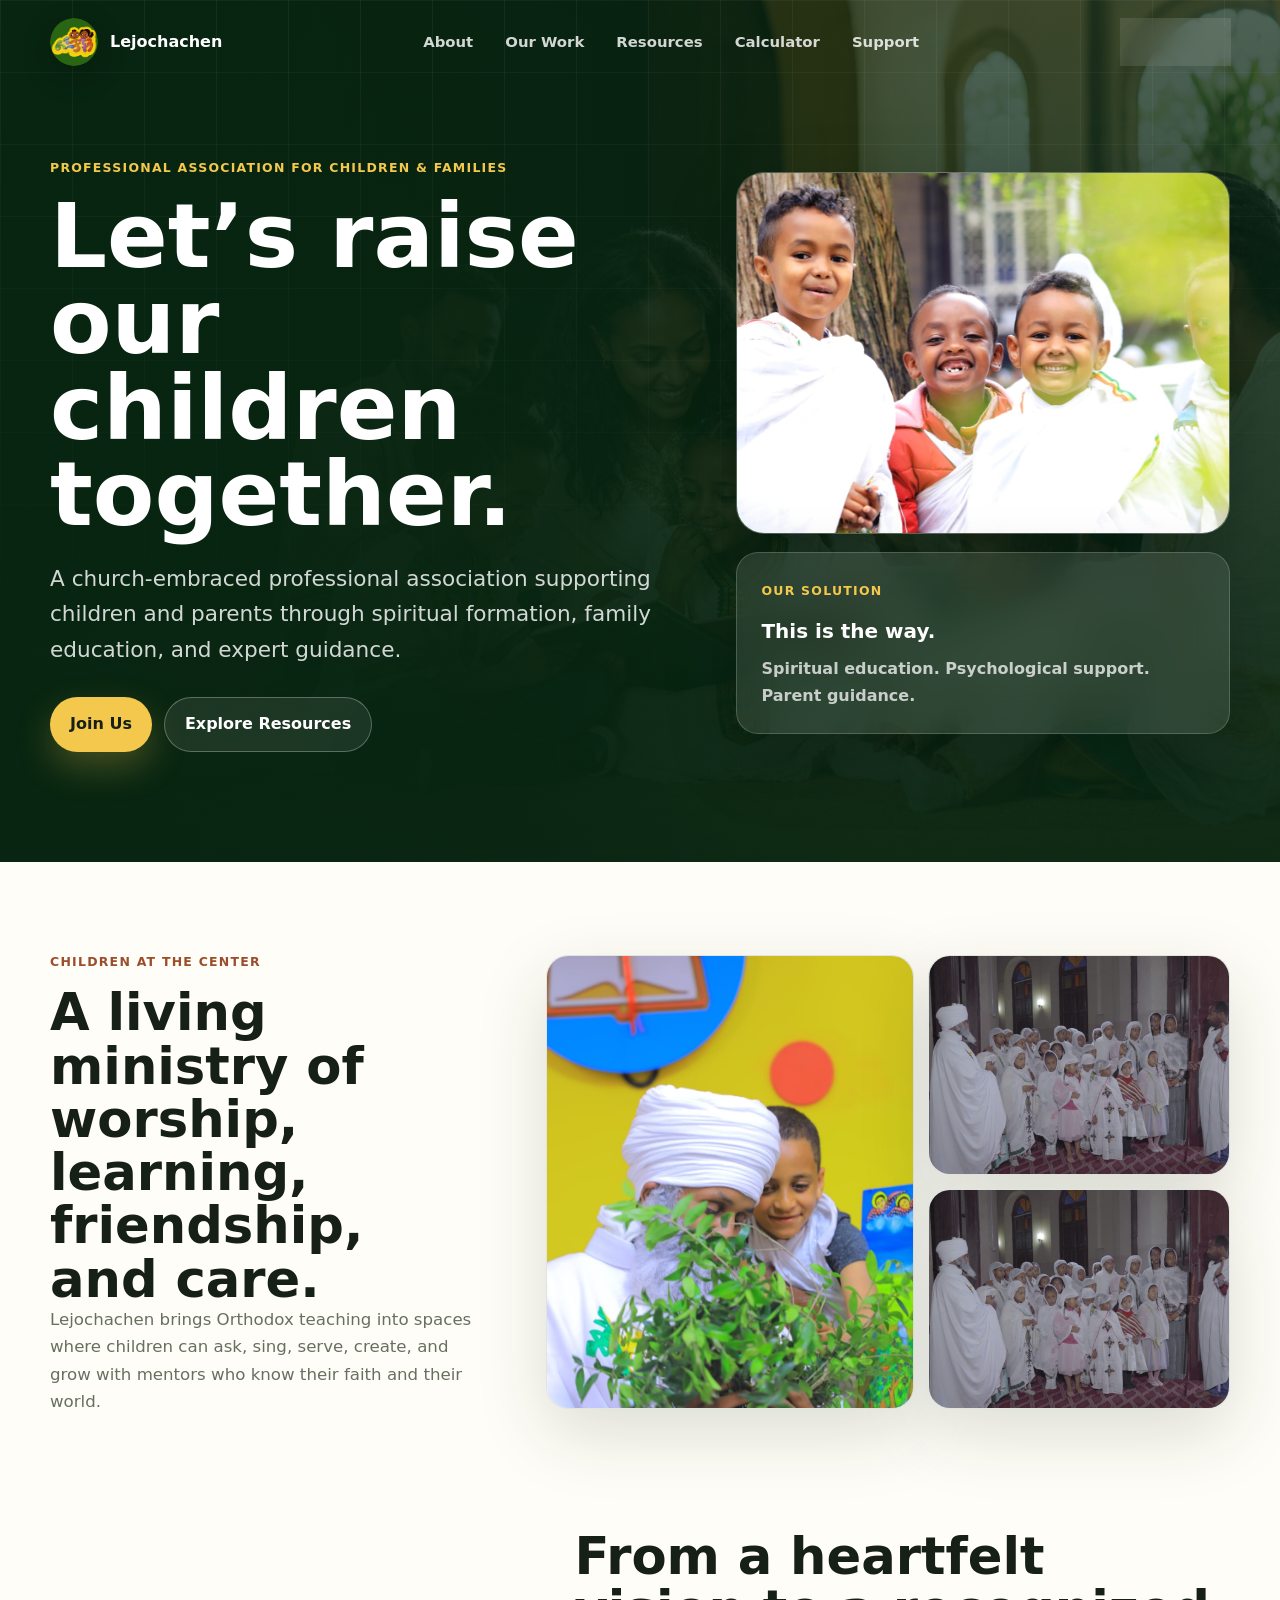
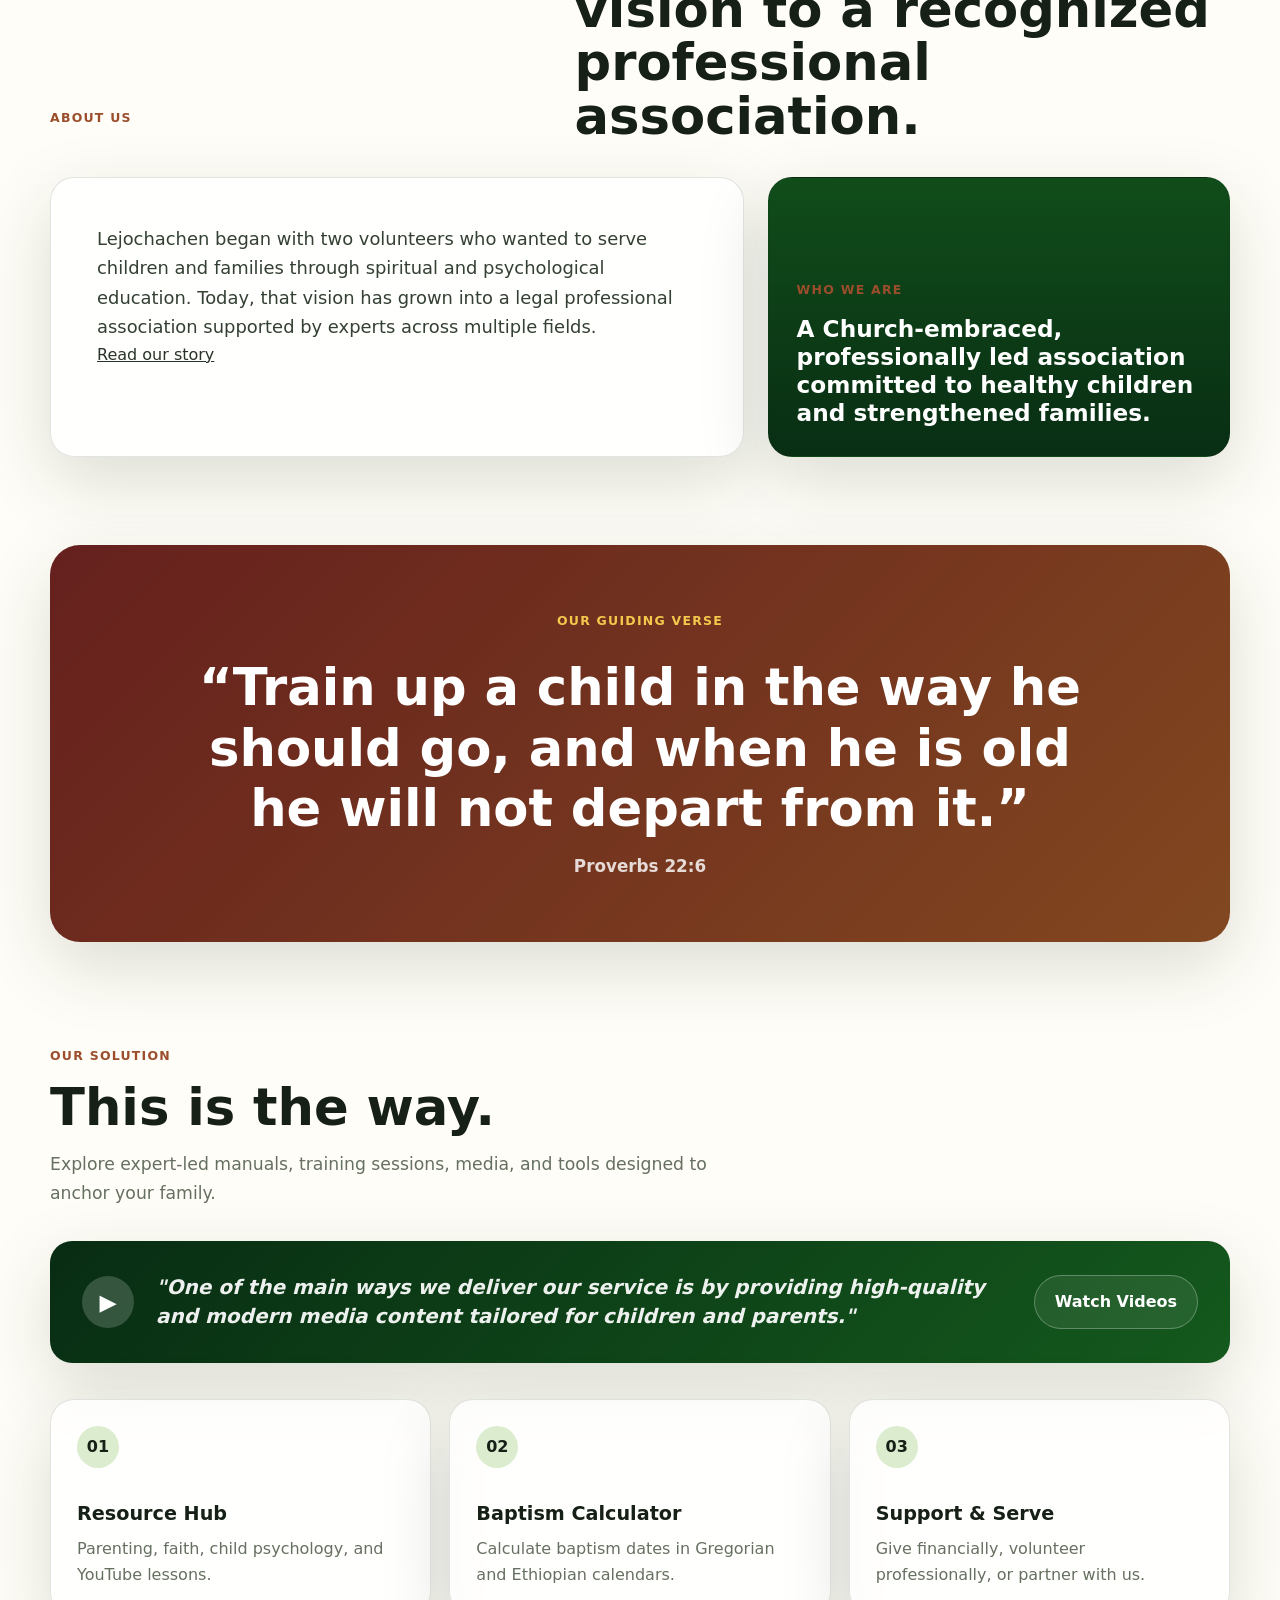
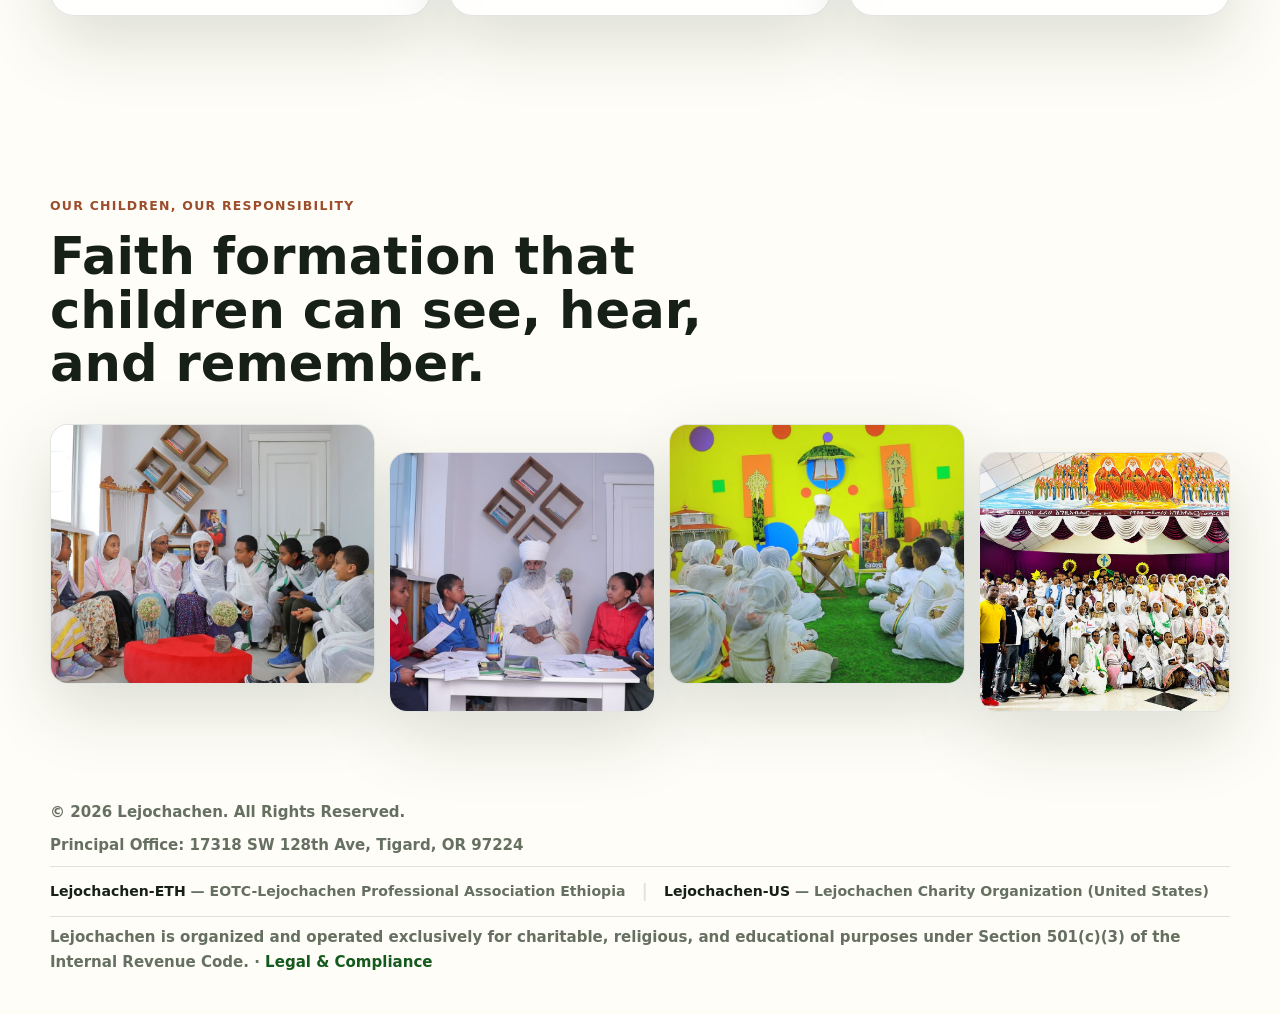
==== commit 58581223: "final commit" ====
--- a/index.html
+++ b/index.html
@@ -3,37 +3,47 @@
 <head>
   <meta charset="UTF-8" />
   <meta name="viewport" content="width=device-width, initial-scale=1.0" />
-  <title>Lijochachen | ልጆቻችን</title>
+  <title>Lejochachen | ልጆቻችን</title>
   <link rel="stylesheet" href="styles.css" />
 </head>
 <body data-lang="en">
   <header class="site-shell" id="top">
     <nav class="nav" aria-label="Primary navigation">
       <a class="brand" href="index.html">
-        <img src="assets/logo.png" alt="Lijochachen logo">
-        <span data-en="Lijochachen" data-am="ልጆቻችን">Lijochachen</span>
+        <img src="assets/logo.png" alt="Lejochachen logo">
+        <span><span class="lang en">Lejochachen</span><span class="lang am">ልጆቻችን</span></span>
       </a>
 
       <div class="nav-links">
         <div class="nav-item">
-          <a href="about.html" data-en="About" data-am="ስለ እኛ">About</a>
+          <a href="about.html"><span class="lang en">About</span><span class="lang am">ስለ እኛ</span></a>
           <div class="dropdown-menu">
-            <a href="about.html#story" data-en="Our Story & Leadership" data-am="ታሪካችንና አመራር">Our Story & Leadership</a>
-            <a href="about.html#transparency" data-en="Church Recognition & Transparency" data-am="የተአማኒነት ማረጋገጫ">Church Recognition & Transparency</a>
+            <a href="about.html#purpose"><span class="lang en">Our Purpose</span><span class="lang am">ዓላማችን</span></a>
+            <a href="about.html#story"><span class="lang en">Our Story & Leadership</span><span class="lang am">ታሪካችንና አመራር</span></a>
+            <a href="about.html#recognition"><span class="lang en">Church Recognition</span><span class="lang am">የቤተ ክርስቲያን ዕውቅና</span></a>
+            <a href="about.html#legal-entities"><span class="lang en">Legal Entities</span><span class="lang am">ሕጋዊ አካላት</span></a>
+            <a href="about.html#leadership"><span class="lang en">Leadership</span><span class="lang am">አመራር</span></a>
           </div>
         </div>
-        <a href="index.html#work" data-en="Our Work" data-am="ሥራችን">Our Work</a>
+        <a href="index.html#work"><span class="lang en">Our Work</span><span class="lang am">ሥራችን</span></a>
         <div class="nav-item">
-          <a href="resources.html" data-en="Resources" data-am="መረጃዎች">Resources</a>
+          <a href="resources.html"><span class="lang en">Resources</span><span class="lang am">መረጃዎች</span></a>
           <div class="dropdown-menu">
-            <a href="resources.html#age-groups" data-age-jump="infancy" data-en="By Age Group: 0-3, 4-7, 8-12" data-am="በዕድሜ፡ 0-3፣ 4-7፣ 8-12">By Age Group: 0-3, 4-7, 8-12</a>
-            <a href="resources.html#youtube" data-age-jump="diaspora" data-en="YouTube Channel" data-am="የዩቱብ ቻናል">YouTube Channel</a>
-            <a href="resources.html#diaspora" data-age-jump="diaspora" data-en="Diaspora Family Hub" data-am="ለስደት ዓለም ወላጆች">Diaspora Family Hub</a>
+            <a href="resources.html#youtube"><span class="lang en">YouTube Channel</span><span class="lang am">የዩቱብ ቻናል</span></a>
+            <a href="resources.html#family-registry"><span class="lang en">Family Spiritual Registry</span><span class="lang am">የቤተሰብ ማኅደር</span></a>
+            <a href="resources.html#photo-archive"><span class="lang en">Photo Archive</span><span class="lang am">የፎቶ ማኅደር</span></a>
           </div>
         </div>
-        <a href="baptism.html" data-en="Calculator" data-am="ማስያ">Calculator</a>
-        <a href="support.html" data-en="Support" data-am="ድጋፍ">Support</a>
-        <a href="support.html#contact" data-en="Contact" data-am="ያግኙን">Contact</a>
+        <a href="baptism.html"><span class="lang en">Calculator</span><span class="lang am">ማስያ</span></a>
+        <div class="nav-item">
+          <a href="support.html"><span class="lang en">Support</span><span class="lang am">ድጋፍ</span></a>
+          <div class="dropdown-menu">
+            <a href="support.html#why"><span class="lang en">Why Support Us</span><span class="lang am">ለምን ይደግፉናል</span></a>
+            <a href="support.html#give"><span class="lang en">Give / Volunteer</span><span class="lang am">ይስጡ / ያገልግሉ</span></a>
+            <a href="support.html#join"><span class="lang en">Become a Member</span><span class="lang am">አባል ይሁኑ</span></a>
+            <a href="support.html#contact"><span class="lang en">Contact</span><span class="lang am">ያግኙን</span></a>
+          </div>
+        </div>
       </div>
 
       <div class="language-toggle" aria-label="Language selector">
@@ -63,7 +73,9 @@
       </div>
 
       <div class="hero-panel">
-        <div class="emblem"><img src="assets/logo.png" alt="Lijochachen logo"></div>
+        <div class="hero-photo-card" data-gallery-card>
+          <img src="assets/gallery/PHOTO-2026-06-06-01-28-52 2.jpg" alt="Children served by Lejochachen" data-gallery-img>
+        </div>
         <div class="verse-card">
           <span class="mini-label"><span class="lang en">Our Solution</span><span class="lang am">መፍትሔያችን</span></span>
           <p><span class="lang en">This is the way.</span><span class="lang am">ይኸው መንገዱ!</span></p>
@@ -74,6 +86,25 @@
   </header>
 
   <main>
+    <section class="photo-story-section">
+      <div class="photo-story-copy">
+        <p class="eyebrow"><span class="lang en">Children at the center</span><span class="lang am">ልጆች በመሃል</span></p>
+        <h2><span class="lang en">A living ministry of worship, learning, friendship, and care.</span><span class="lang am">የአምልኮ፣ የትምህርት፣ የጓደኝነትና የእንክብካቤ ሕያው አገልግሎት።</span></h2>
+        <p><span class="lang en">Lejochachen brings Orthodox teaching into spaces where children can ask, sing, serve, create, and grow with mentors who know their faith and their world.</span><span class="lang am">ልጆቻችን ልጆች እንዲጠይቁ፣ እንዲዘምሩ፣ እንዲያገለግሉ፣ እንዲፈጥሩ እና ከእምነታቸውና ከዘመናቸው ጋር በሚገናኙ መሪዎች እንዲያድጉ የኦርቶዶክስ ትምህርትን ያቀርባል።</span></p>
+      </div>
+      <div class="photo-mosaic">
+        <figure class="mosaic-large" data-gallery-card>
+          <img src="assets/gallery/PHOTO-2026-06-06-01-28-53 2.jpg" alt="Children learning together" data-gallery-img>
+        </figure>
+        <figure data-gallery-card>
+          <img src="assets/gallery/PHOTO-2026-06-06-01-28-54 2.jpg" alt="Children in worship" data-gallery-img>
+        </figure>
+        <figure data-gallery-card>
+          <img src="assets/gallery/PHOTO-2026-06-06-01-28-55 2.jpg" alt="Children with traditional instruments" data-gallery-img>
+        </figure>
+      </div>
+    </section>
+
     <section class="section about-section">
       <div class="section-heading">
         <p class="eyebrow"><span class="lang en">About Us</span><span class="lang am">ስለ እኛ</span></p>
@@ -81,7 +112,7 @@
       </div>
       <div class="about-grid">
         <article class="story-card">
-          <p><span class="lang en">Lijochachen began with two volunteers who wanted to serve children and families through spiritual and psychological education. Today, that vision has grown into a legal professional association supported by experts across multiple fields.</span><span class="lang am">ልጆቻችን ለልጆችና ለቤተሰቦች መንፈሳዊና ሥነ-ልቦናዊ ትምህርት ለማቅረብ በፈለጉ ሁለት በጎ ፈቃደኞች ተጀመረ። ዛሬ ይህ ራዕይ የተለያዩ ባለሙያዎችን ያቀፈ ሕጋዊ የሙያ ማኅበር ሆኗል።</span></p>
+          <p><span class="lang en">Lejochachen began with two volunteers who wanted to serve children and families through spiritual and psychological education. Today, that vision has grown into a legal professional association supported by experts across multiple fields.</span><span class="lang am">ልጆቻችን ለልጆችና ለቤተሰቦች መንፈሳዊና ሥነ-ልቦናዊ ትምህርት ለማቅረብ በፈለጉ ሁለት በጎ ፈቃደኞች ተጀመረ። ዛሬ ይህ ራዕይ የተለያዩ ባለሙያዎችን ያቀፈ ሕጋዊ የሙያ ማኅበር ሆኗል።</span></p>
           <a class="text-link" href="about.html"><span class="lang en">Read our story</span><span class="lang am">ታሪካችንን ያንብቡ</span></a>
         </article>
         <aside class="identity-card">
@@ -103,27 +134,50 @@
         <h2><span class="lang en">This is the way.</span><span class="lang am">ይኸው መንገዱ!</span></h2>
         <p class="section-lead"><span class="lang en">Explore expert-led manuals, training sessions, media, and tools designed to anchor your family.</span><span class="lang am">ቤተሰብዎን ለማጽናት የተዘጋጁ በባለሙያ የሚመሩ መመሪያዎችን፣ ሥልጠናዎችን፣ ሚዲያዎችን እና መሳሪያዎችን ያስሱ።</span></p>
       </div>
+
+      <!-- Media Delivery Pillar -->
+      <div class="media-pillar-banner">
+        <div class="media-pillar-icon">▶</div>
+        <blockquote class="media-pillar-quote">
+          <span class="lang en">"One of the main ways we deliver our service is by providing high-quality and modern media content tailored for children and parents."</span>
+          <span class="lang am">"አገልግሎታችንን ከምናቀርببባቸው ዋናዎቹ መንገዶች አንዱ ለልጆችና ለወላጆች የተዘጋጀ ከፍተኛ ጥራት ያለው ዘመናዊ ሚዲያ ይዘት ማቅረብ ነው።"</span>
+        </blockquote>
+        <a class="btn ghost" href="resources.html#youtube" style="flex-shrink:0;">
+          <span class="lang en">Watch Videos</span><span class="lang am">ቪዲዮዎችን ይመልከቱ</span>
+        </a>
+      </div>
+
       <div class="program-grid">
         <a class="program-card" href="resources.html"><span class="card-number">01</span><h3><span class="lang en">Resource Hub</span><span class="lang am">የእውቀት ማዕከል</span></h3><p><span class="lang en">Parenting, faith, child psychology, and YouTube lessons.</span><span class="lang am">ወላጅነት፣ እምነት፣ የልጆች ሥነ-ልቦናና የዩቱብ ትምህርቶች።</span></p></a>
         <a class="program-card" href="baptism.html"><span class="card-number">02</span><h3><span class="lang en">Baptism Calculator</span><span class="lang am">የጥምቀት ማስያ</span></h3><p><span class="lang en">Calculate baptism dates in Gregorian and Ethiopian calendars.</span><span class="lang am">የጥምቀት ቀንን በጎርጎርዮሳዊና በኢትዮጵያ ቀን ያስሉ።</span></p></a>
         <a class="program-card" href="support.html"><span class="card-number">03</span><h3><span class="lang en">Support & Serve</span><span class="lang am">ይደግፉና ያገልግሉ</span></h3><p><span class="lang en">Give financially, volunteer professionally, or partner with us.</span><span class="lang am">በገንዘብ ይደግፉ፣ በሙያ ያገልግሉ፣ ወይም አጋር ይሁኑ።</span></p></a>
       </div>
     </section>
+
+    <section class="section gallery-section">
+      <div class="section-heading compact">
+        <p class="eyebrow"><span class="lang en">Our children, our responsibility</span><span class="lang am">ልጆቻችን የጋራ ኃላፊነታችን</span></p>
+        <h2><span class="lang en">Faith formation that children can see, hear, and remember.</span><span class="lang am">ልጆች ሊያዩት፣ ሊሰሙት እና ሊያስታውሱት የሚችሉት የእምነት ምስረታ።</span></h2>
+      </div>
+      <div class="image-ribbon">
+        <figure data-gallery-card><img src="assets/gallery/PHOTO-2026-06-06-01-28-52 3.jpg" alt="Smiling children at church" data-gallery-img></figure>
+        <figure data-gallery-card><img src="assets/gallery/PHOTO-2026-06-06-01-28-56.jpg" alt="Children gathered in church" data-gallery-img></figure>
+        <figure data-gallery-card><img src="assets/gallery/PHOTO-2026-06-06-01-28-54 3.jpg" alt="Children praying" data-gallery-img></figure>
+        <figure data-gallery-card><img src="assets/gallery/PHOTO-2026-06-06-01-35-59 2.jpg" alt="Church community gathering" data-gallery-img></figure>
+      </div>
+    </section>
   </main>
 
   <footer>
-    <div class="footer-invitation">
-      <strong><span class="lang en">Let’s raise our children together.</span><span class="lang am">ልጆቻችንን አብረን እናሳድግ!</span></strong>
-      <span>© 2026 Lijochachen | ልጆቻችን</span>
-    </div>
-    <aside class="telegram-widget">
-      <span class="mini-label"><span class="lang en">YouTube Resource</span><span class="lang am">የዩቱብ መረጃ</span></span>
-      <h3>Lejochachen</h3>
-      <p><span class="lang en">Visit the official channel for stories, songs, quizzes, and family lessons.</span><span class="lang am">ታሪኮች፣ መዝሙሮች፣ ጥያቄዎችና የቤተሰብ ትምህርቶችን ለማግኘት ይፋዊውን ቻናል ይጎብኙ።</span></p>
-      <a href="https://www.youtube.com/@lejochachen" target="_blank" rel="noopener">youtube.com/@lejochachen</a>
-    </aside>
-    <a href="#top"><span class="lang en">Back to top</span><span class="lang am">ወደ ላይ</span></a>
-  </footer>
+  <p>© 2026 Lejochachen. All Rights Reserved.</p>
+  <p>Principal Office: 17318 SW 128th Ave, Tigard, OR 97224</p>
+  <div class="footer-entity-row">
+    <span class="footer-entity"><strong>Lejochachen-ETH</strong> — EOTC-Lejochachen Professional Association Ethiopia</span>
+    <span class="footer-entity-sep">|</span>
+    <span class="footer-entity"><strong>Lejochachen-US</strong> — Lejochachen Charity Organization (United States)</span>
+  </div>
+  <p>Lejochachen is organized and operated exclusively for charitable, religious, and educational purposes under Section 501(c)(3) of the Internal Revenue Code. · <a href="about.html#legal-entities">Legal &amp; Compliance</a></p>
+</footer>
 
   <script src="app.js"></script>
 </body>
--- a/styles.css
+++ b/styles.css
@@ -143,10 +143,17 @@
 }
 
 .nav-links a:hover,
+.nav-links a[aria-current="page"],
+.nav-links a[aria-current="location"],
 .nav-item:focus-within > a,
 .nav-item:hover > a {
   color: white;
   background: rgba(255, 255, 255, 0.1);
+}
+
+.nav-links a[aria-current="page"],
+.nav-links a[aria-current="location"] {
+  box-shadow: inset 0 0 0 1px rgba(255, 255, 255, 0.16);
 }
 
 .dropdown-menu {
@@ -303,6 +310,7 @@
   gap: 18px;
 }
 
+.hero-photo-card,
 .emblem,
 .verse-card,
 .metric-row {
@@ -312,6 +320,20 @@
   backdrop-filter: blur(18px);
 }
 
+.hero-photo-card {
+  overflow: hidden;
+  min-height: 360px;
+  border-radius: 28px;
+}
+
+.hero-photo-card img {
+  width: 100%;
+  height: 100%;
+  min-height: 360px;
+  display: block;
+  object-fit: cover;
+}
+
 .emblem {
   display: grid;
   place-items: center;
@@ -372,6 +394,155 @@
   width: min(1180px, calc(100% - 40px));
   margin: 0 auto;
   padding: 88px 0;
+}
+
+.photo-story-section,
+.wide-photo-band,
+.resource-feature-strip {
+  width: min(1180px, calc(100% - 40px));
+  margin: 0 auto;
+}
+
+.photo-story-section {
+  display: grid;
+  grid-template-columns: minmax(0, 0.78fr) minmax(0, 1.22fr);
+  gap: clamp(28px, 5vw, 58px);
+  align-items: center;
+  padding: 86px 0 26px;
+}
+
+.photo-story-copy p:not(.eyebrow),
+.wide-photo-band p,
+.resource-feature-strip p {
+  color: var(--muted);
+  font-size: 1.04rem;
+}
+
+.photo-mosaic {
+  display: grid;
+  grid-template-columns: 1.1fr 0.9fr;
+  grid-template-rows: 220px 220px;
+  gap: 14px;
+}
+
+.photo-mosaic figure,
+.image-ribbon figure,
+.gallery-grid figure,
+.wide-photo-band,
+.resource-feature-strip figure {
+  overflow: hidden;
+  margin: 0;
+  border: 1px solid var(--line);
+  background: white;
+  box-shadow: var(--shadow);
+}
+
+.photo-mosaic figure {
+  border-radius: 22px;
+}
+
+.photo-mosaic .mosaic-large {
+  grid-row: 1 / span 2;
+}
+
+.photo-mosaic img,
+.image-ribbon img,
+.gallery-grid img,
+.wide-photo-band > img,
+.resource-feature-strip img {
+  width: 100%;
+  height: 100%;
+  display: block;
+  object-fit: cover;
+}
+
+.wide-photo-band,
+.resource-feature-strip {
+  display: grid;
+  grid-template-columns: minmax(0, 1.12fr) minmax(320px, 0.88fr);
+  gap: clamp(26px, 5vw, 54px);
+  align-items: center;
+  margin-top: 72px;
+  margin-bottom: 18px;
+  padding: clamp(18px, 2vw, 24px);
+  border-radius: 28px;
+  background: linear-gradient(135deg, rgba(255, 255, 255, 0.9), rgba(220, 236, 207, 0.7));
+}
+
+.wide-photo-band > img,
+.resource-feature-strip figure {
+  min-height: 380px;
+  border-radius: 22px;
+}
+
+.baptism-photo-band {
+  background: linear-gradient(135deg, rgba(255, 255, 255, 0.92), rgba(243, 200, 76, 0.24));
+}
+
+.support-photo-band {
+  background: linear-gradient(135deg, rgba(255, 255, 255, 0.92), rgba(20, 89, 29, 0.14));
+}
+
+.image-ribbon {
+  display: grid;
+  grid-template-columns: 1.1fr 0.9fr 1fr 0.85fr;
+  gap: 14px;
+  align-items: stretch;
+}
+
+.image-ribbon figure {
+  min-height: 260px;
+  border-radius: 18px;
+}
+
+.image-ribbon figure:nth-child(even) {
+  transform: translateY(28px);
+}
+
+.gallery-grid {
+  display: grid;
+  grid-template-columns: repeat(3, minmax(0, 1fr));
+  gap: 16px;
+}
+
+.gallery-grid.four {
+  grid-template-columns: repeat(4, minmax(0, 1fr));
+}
+
+.gallery-grid figure {
+  min-height: 300px;
+  border-radius: 20px;
+}
+
+.gallery-grid figure:nth-child(2) {
+  min-height: 360px;
+}
+
+.photo-archive-grid {
+  display: grid;
+  grid-template-columns: repeat(auto-fill, minmax(210px, 1fr));
+  gap: 12px;
+}
+
+.photo-archive-grid figure {
+  overflow: hidden;
+  min-height: 220px;
+  margin: 0;
+  border: 1px solid var(--line);
+  border-radius: 16px;
+  background: white;
+  box-shadow: 0 14px 34px rgba(11, 37, 18, 0.08);
+}
+
+.photo-archive-grid img {
+  width: 100%;
+  height: 100%;
+  display: block;
+  object-fit: cover;
+}
+
+.resource-feature-strip {
+  margin-top: 72px;
 }
 
 .section-heading {
@@ -514,6 +685,33 @@
   font-size: 1.45rem;
   font-weight: 850;
   line-height: 1.22;
+}
+
+.purpose-section {
+  padding-bottom: 40px;
+}
+
+.purpose-list {
+  display: grid;
+  gap: 14px;
+  margin: 28px 0 0;
+  padding: 0;
+  list-style: none;
+}
+
+.purpose-list li,
+.legal-notice {
+  border: 1px solid var(--line);
+  border-radius: 18px;
+  background: rgba(255, 255, 255, 0.82);
+  box-shadow: 0 14px 36px rgba(11, 37, 18, 0.08);
+}
+
+.purpose-list li {
+  padding: 18px 20px;
+  color: #344033;
+  font-size: 1.04rem;
+  font-weight: 750;
 }
 
 .trust-grid {
@@ -1085,21 +1283,52 @@
   font-weight: 850;
 }
 
+.legal-notice {
+  display: grid;
+  gap: 10px;
+  margin-top: 16px;
+  padding: 16px;
+  color: var(--muted);
+  font-size: 0.94rem;
+  font-weight: 750;
+}
+
+.legal-notice p {
+  margin: 0;
+}
+
+.member-declaration label {
+  display: flex;
+  align-items: flex-start;
+  gap: 10px;
+  color: var(--ink);
+  font-weight: 850;
+}
+
+.member-declaration input {
+  width: auto;
+  margin-top: 5px;
+  accent-color: var(--green);
+}
+
 footer {
   display: grid;
-  grid-template-columns: minmax(0, 1fr) minmax(280px, 0.75fr) auto;
-  align-items: center;
-  gap: 20px;
+  gap: 8px;
   width: min(1180px, calc(100% - 40px));
   margin: 0 auto;
   padding: 28px 0 40px;
   color: var(--muted);
-  font-weight: 750;
+  font-size: 0.94rem;
+  font-weight: 700;
 }
 
 footer a {
   color: var(--green);
   text-decoration: none;
+}
+
+footer p {
+  margin: 0;
 }
 
 .footer-invitation {
@@ -1158,6 +1387,9 @@
 
   .hero,
   .page-hero,
+  .photo-story-section,
+  .wide-photo-band,
+  .resource-feature-strip,
   .section-heading,
   .about-grid,
   .trust-grid,
@@ -1183,6 +1415,18 @@
   .hero-panel {
     max-width: 620px;
   }
+
+  .photo-mosaic,
+  .image-ribbon,
+  .gallery-grid,
+  .gallery-grid.four,
+  .photo-archive-grid {
+    grid-template-columns: 1fr 1fr;
+  }
+
+  .image-ribbon figure:nth-child(even) {
+    transform: none;
+  }
 }
 
 @media (max-width: 620px) {
@@ -1190,6 +1434,9 @@
   .hero,
   .page-hero,
   .section,
+  .photo-story-section,
+  .wide-photo-band,
+  .resource-feature-strip,
   .quote-band,
   .scripture-break,
   footer {
@@ -1260,6 +1507,32 @@
 
   .quote-band {
     padding: 28px;
+  }
+
+  .photo-mosaic,
+  .image-ribbon,
+  .gallery-grid,
+  .gallery-grid.four,
+  .photo-archive-grid {
+    grid-template-columns: 1fr;
+  }
+
+  .photo-mosaic {
+    grid-template-rows: none;
+  }
+
+  .photo-mosaic .mosaic-large {
+    grid-row: auto;
+  }
+
+  .photo-mosaic figure,
+  .gallery-grid figure,
+  .gallery-grid figure:nth-child(2),
+  .photo-archive-grid figure,
+  .image-ribbon figure,
+  .wide-photo-band > img,
+  .resource-feature-strip figure {
+    min-height: 250px;
   }
 
   footer {
@@ -1603,3 +1876,963 @@
     grid-template-columns: 1fr;
   }
 }
+
+/* ── Playlist filter row ── */
+.playlist-filter-row {
+  display: flex;
+  flex-wrap: wrap;
+  gap: 10px;
+  margin-bottom: 22px;
+}
+
+.playlist-tab-btn {
+  min-height: 42px;
+  border: 1px solid var(--line);
+  border-radius: 999px;
+  padding: 9px 18px;
+  width: auto;
+  color: var(--ink);
+  background: white;
+  font-weight: 900;
+  cursor: pointer;
+}
+
+.playlist-tab-btn.active {
+  color: white;
+  background: var(--green);
+  border-color: var(--green);
+}
+
+/* ── Media Pillar Banner ── */
+.media-pillar-banner {
+  display: grid;
+  grid-template-columns: auto 1fr auto;
+  gap: 22px;
+  align-items: center;
+  margin-bottom: 36px;
+  padding: clamp(20px, 3vw, 32px);
+  border-radius: 22px;
+  color: white;
+  background: linear-gradient(135deg, var(--deep), var(--green));
+  box-shadow: var(--shadow);
+}
+
+.media-pillar-icon {
+  width: 52px;
+  height: 52px;
+  display: flex;
+  align-items: center;
+  justify-content: center;
+  border-radius: 50%;
+  background: rgba(255, 255, 255, 0.18);
+  font-size: 1.4rem;
+  flex-shrink: 0;
+}
+
+.media-pillar-quote {
+  margin: 0;
+  font-size: clamp(1rem, 2vw, 1.25rem);
+  font-weight: 850;
+  font-style: italic;
+  line-height: 1.45;
+  color: rgba(255, 255, 255, 0.93);
+}
+
+/* ── Night Birth Toggle ── */
+.night-birth-toggle {
+  grid-column: 1 / -1;
+  border: 1px solid var(--line);
+  border-radius: 16px;
+  padding: 18px;
+  background: rgba(243, 200, 76, 0.08);
+}
+
+.night-birth-label {
+  display: flex;
+  align-items: flex-start;
+  gap: 12px;
+  cursor: pointer;
+  font-weight: 850;
+  color: var(--ink);
+}
+
+.night-birth-label input {
+  width: auto;
+  margin-top: 4px;
+  flex-shrink: 0;
+  accent-color: var(--green);
+}
+
+.night-birth-info {
+  margin-top: 14px;
+  padding: 14px 16px;
+  border-radius: 12px;
+  background: rgba(255, 253, 247, 0.9);
+  border: 1px solid rgba(243, 200, 76, 0.4);
+}
+
+.night-birth-info-title {
+  display: block;
+  color: var(--brick);
+  font-size: 0.84rem;
+  font-weight: 900;
+  letter-spacing: 0.06em;
+  text-transform: uppercase;
+  margin-bottom: 8px;
+}
+
+.night-birth-info p {
+  margin: 0;
+  color: var(--muted);
+  font-size: 0.93rem;
+  line-height: 1.6;
+}
+
+/* ── Age Roadmap ── */
+.age-roadmap-section {
+  padding-top: 40px;
+}
+
+.age-roadmap {
+  margin-top: 32px;
+  border: 1px solid var(--line);
+  border-radius: 28px;
+  overflow: hidden;
+  background: white;
+  box-shadow: var(--shadow);
+}
+
+.roadmap-tabs {
+  display: grid;
+  grid-template-columns: repeat(4, minmax(0, 1fr));
+  border-bottom: 1px solid var(--line);
+}
+
+.roadmap-tab-btn {
+  display: grid;
+  gap: 4px;
+  padding: 20px 14px;
+  border: 0;
+  border-right: 1px solid var(--line);
+  border-radius: 0;
+  background: var(--soft);
+  color: var(--muted);
+  cursor: pointer;
+  text-align: left;
+  width: 100%;
+  min-height: auto;
+  transition: background 160ms ease, color 160ms ease;
+}
+
+.roadmap-tab-btn:last-child {
+  border-right: 0;
+}
+
+.roadmap-tab-btn.active {
+  background: var(--deep);
+  color: white;
+}
+
+.roadmap-tab-btn:not(.active):hover {
+  background: var(--leaf);
+  color: var(--ink);
+}
+
+.roadmap-tab-age {
+  display: block;
+  font-size: 1.05rem;
+  font-weight: 900;
+  line-height: 1.2;
+}
+
+.roadmap-tab-label {
+  display: block;
+  font-size: 0.8rem;
+  font-weight: 800;
+  opacity: 0.78;
+  text-transform: uppercase;
+  letter-spacing: 0.06em;
+}
+
+.roadmap-tab-btn.active .roadmap-tab-label {
+  color: var(--gold);
+  opacity: 1;
+}
+
+.roadmap-panel {
+  padding: clamp(24px, 4vw, 44px);
+}
+
+.roadmap-panel-header {
+  margin-bottom: 28px;
+  max-width: 820px;
+}
+
+.roadmap-panel-header h3 {
+  font-size: clamp(1.3rem, 3vw, 2rem);
+  margin-bottom: 12px;
+}
+
+.roadmap-panel-header p {
+  color: var(--muted);
+  font-size: 1.04rem;
+}
+
+.roadmap-features {
+  display: grid;
+  grid-template-columns: repeat(3, minmax(0, 1fr));
+  gap: 18px;
+}
+
+.roadmap-feature-card {
+  padding: 22px;
+  border: 1px solid var(--line);
+  border-radius: 18px;
+  background: var(--soft);
+}
+
+.roadmap-icon {
+  display: block;
+  font-size: 1.8rem;
+  margin-bottom: 14px;
+}
+
+.roadmap-feature-card h4 {
+  margin: 0 0 10px;
+  color: var(--ink);
+  font-size: 1.02rem;
+  line-height: 1.3;
+}
+
+.roadmap-feature-card p {
+  color: var(--muted);
+  font-size: 0.94rem;
+  margin-bottom: 0;
+}
+
+.roadmap-feature-card a {
+  color: var(--green);
+  font-weight: 900;
+}
+
+/* Checklist inside roadmap cards */
+.roadmap-checklist {
+  margin-top: 14px;
+  display: grid;
+  gap: 8px;
+}
+
+.roadmap-checklist label {
+  display: flex;
+  gap: 10px;
+  align-items: flex-start;
+  font-size: 0.9rem;
+  font-weight: 750;
+  color: var(--text);
+  cursor: pointer;
+}
+
+.roadmap-checklist input {
+  width: auto;
+  margin-top: 3px;
+  flex-shrink: 0;
+  accent-color: var(--green);
+}
+
+/* ── Dual Entity Section ── */
+.dual-entity-section {
+  padding-top: 0;
+}
+
+.entity-grid {
+  display: grid;
+  grid-template-columns: repeat(2, minmax(0, 1fr));
+  gap: 24px;
+  margin-top: 32px;
+}
+
+.entity-card {
+  border: 1px solid var(--line);
+  border-radius: 24px;
+  padding: clamp(24px, 4vw, 38px);
+  background: white;
+  box-shadow: var(--shadow);
+  position: relative;
+}
+
+.entity-card-badge {
+  position: absolute;
+  top: 22px;
+  right: 22px;
+  width: 42px;
+  height: 42px;
+  display: flex;
+  align-items: center;
+  justify-content: center;
+  border-radius: 50%;
+  font-size: 0.78rem;
+  font-weight: 900;
+  letter-spacing: 0.05em;
+}
+
+.entity-card-eth .entity-card-badge {
+  background: var(--leaf);
+  color: var(--green);
+}
+
+.entity-card-us .entity-card-badge {
+  background: rgba(243, 200, 76, 0.25);
+  color: var(--brick);
+}
+
+.entity-card h3 {
+  font-size: 1.15rem;
+  margin-bottom: 4px;
+  padding-right: 54px;
+}
+
+.entity-abbr {
+  display: inline-flex;
+  border-radius: 999px;
+  padding: 4px 12px;
+  font-size: 0.78rem;
+  font-weight: 900;
+  letter-spacing: 0.08em;
+  text-transform: uppercase;
+  background: var(--leaf);
+  color: var(--green);
+  margin-bottom: 14px;
+}
+
+.entity-card-us .entity-abbr {
+  background: rgba(243, 200, 76, 0.25);
+  color: var(--brick);
+}
+
+.entity-card > p:not(.entity-abbr) {
+  color: var(--muted);
+  font-size: 0.97rem;
+  margin-bottom: 16px;
+}
+
+.entity-detail-list {
+  list-style: none;
+  padding: 0;
+  margin: 0 0 20px;
+  display: grid;
+  gap: 6px;
+}
+
+.entity-detail-list li {
+  padding: 8px 12px;
+  border-radius: 10px;
+  background: var(--soft);
+  color: var(--ink);
+  font-size: 0.88rem;
+  font-weight: 800;
+}
+
+.legal-doc-slot {
+  margin-top: 20px;
+  padding: 18px;
+  border: 1px solid var(--line);
+  border-radius: 18px;
+  background: rgba(220, 236, 207, 0.3);
+}
+
+.legal-doc-list {
+  display: grid;
+  gap: 14px;
+  margin-top: 12px;
+}
+
+.legal-doc-item {
+  display: flex;
+  gap: 14px;
+  align-items: flex-start;
+}
+
+.legal-doc-icon {
+  font-size: 1.5rem;
+  flex-shrink: 0;
+  margin-top: 2px;
+}
+
+.legal-doc-item strong {
+  display: block;
+  color: var(--ink);
+  font-size: 0.92rem;
+}
+
+/* ── QR Code Section ── */
+.qr-section {
+  padding-top: 0;
+  padding-bottom: 48px;
+}
+
+.qr-block {
+  display: grid;
+  grid-template-columns: 1fr auto;
+  gap: 34px;
+  align-items: center;
+  padding: clamp(24px, 4vw, 44px);
+  border-radius: 28px;
+  border: 1px solid var(--line);
+  background: linear-gradient(135deg, rgba(8, 44, 19, 0.97), rgba(20, 89, 29, 0.9));
+  box-shadow: var(--shadow);
+  color: white;
+}
+
+.qr-block-text .mini-label {
+  color: var(--gold);
+}
+
+.qr-block-text h3 {
+  color: white;
+  font-size: clamp(1.1rem, 2.5vw, 1.6rem);
+}
+
+.qr-block-text p {
+  color: rgba(255, 255, 255, 0.76);
+  font-size: 0.97rem;
+}
+
+.qr-code-display {
+  width: 180px;
+  height: 180px;
+  flex-shrink: 0;
+  border-radius: 18px;
+  overflow: hidden;
+  background: white;
+  padding: 10px;
+  box-shadow: 0 12px 36px rgba(0, 0, 0, 0.28);
+}
+
+.qr-code-display img {
+  width: 100%;
+  height: 100%;
+  object-fit: contain;
+}
+
+.qr-placeholder {
+  width: 100%;
+  height: 100%;
+  display: flex;
+  flex-direction: column;
+  align-items: center;
+  justify-content: center;
+  gap: 6px;
+  background: var(--soft);
+  border-radius: 10px;
+  color: var(--muted);
+}
+
+.qr-placeholder span {
+  font-size: 2rem;
+  font-weight: 900;
+  color: var(--green);
+}
+
+.qr-placeholder small {
+  font-size: 0.7rem;
+  font-weight: 800;
+  text-align: center;
+  color: var(--muted);
+}
+
+/* ── Family Spiritual Registry ── */
+.registry-banner {
+  display: grid;
+  grid-template-columns: 1fr minmax(300px, 0.7fr);
+  gap: clamp(24px, 4vw, 48px);
+  align-items: center;
+  padding: clamp(28px, 4vw, 48px);
+  border-radius: 28px;
+  border: 1px solid var(--line);
+  background: linear-gradient(135deg, rgba(255, 255, 255, 0.94), rgba(243, 200, 76, 0.14));
+  box-shadow: var(--shadow);
+}
+
+.registry-banner-text h2 {
+  font-size: clamp(1.6rem, 3.5vw, 2.8rem);
+  margin-bottom: 14px;
+}
+
+.registry-banner-text p {
+  color: var(--muted);
+  font-size: 1.02rem;
+  margin-bottom: 0;
+}
+
+.registry-actions {
+  display: flex;
+  flex-wrap: wrap;
+  gap: 12px;
+  margin-top: 22px;
+}
+
+.registry-card-mock {
+  border: 2px solid var(--gold);
+  border-radius: 18px;
+  overflow: hidden;
+  background: white;
+  box-shadow: 0 20px 50px rgba(11, 37, 18, 0.14);
+}
+
+.registry-mock-header {
+  padding: 16px 18px;
+  background: var(--deep);
+  color: white;
+  display: grid;
+  gap: 2px;
+}
+
+.registry-mock-header strong {
+  font-size: 1rem;
+  color: var(--gold);
+}
+
+.registry-mock-header span {
+  font-size: 0.8rem;
+  opacity: 0.82;
+}
+
+.registry-mock-fields {
+  padding: 16px 18px;
+  display: grid;
+  gap: 10px;
+}
+
+.registry-mock-field label {
+  display: block;
+  font-size: 0.72rem;
+  font-weight: 900;
+  color: var(--muted);
+  text-transform: uppercase;
+  letter-spacing: 0.06em;
+  margin-bottom: 4px;
+}
+
+.registry-mock-line {
+  height: 2px;
+  border-radius: 2px;
+  background: var(--line);
+}
+
+.registry-mock-footer {
+  padding: 10px 18px;
+  border-top: 1px solid var(--line);
+  background: var(--soft);
+}
+
+.registry-mock-footer span {
+  font-size: 0.72rem;
+  font-weight: 800;
+  color: var(--muted);
+}
+
+/* ── Footer entity row ── */
+.footer-entity-row {
+  display: flex;
+  flex-wrap: wrap;
+  gap: 8px 16px;
+  align-items: center;
+  padding: 10px 0;
+  border-top: 1px solid var(--line);
+  border-bottom: 1px solid var(--line);
+  font-size: 0.88rem;
+}
+
+.footer-entity {
+  color: var(--muted);
+}
+
+.footer-entity strong {
+  color: var(--ink);
+}
+
+.footer-entity-sep {
+  color: var(--line);
+  font-size: 1.1rem;
+}
+
+/* ── About page: legal-entities nav addition ── */
+#legal-entities {
+  padding-top: 40px;
+}
+
+/* ── Responsive additions ── */
+@media (max-width: 960px) {
+  .media-pillar-banner {
+    grid-template-columns: auto 1fr;
+  }
+  .media-pillar-banner .btn {
+    grid-column: 1 / -1;
+  }
+  .entity-grid {
+    grid-template-columns: 1fr;
+  }
+  .roadmap-features {
+    grid-template-columns: 1fr;
+  }
+  .qr-block {
+    grid-template-columns: 1fr;
+  }
+  .qr-code-display {
+    width: 140px;
+    height: 140px;
+    justify-self: center;
+  }
+  .registry-banner {
+    grid-template-columns: 1fr;
+  }
+}
+
+@media (max-width: 620px) {
+  .roadmap-tabs {
+    grid-template-columns: repeat(2, 1fr);
+  }
+  .roadmap-tab-btn {
+    border-bottom: 1px solid var(--line);
+  }
+  .media-pillar-banner {
+    grid-template-columns: 1fr;
+  }
+  .media-pillar-icon {
+    display: none;
+  }
+  .footer-entity-sep {
+    display: none;
+  }
+  .footer-entity-row {
+    flex-direction: column;
+    align-items: flex-start;
+    gap: 6px;
+  }
+}
+
+/* ================================================================
+   YouTube Live Resource Hub — dynamic component styles
+   ================================================================ */
+
+/* ── Search ────────────────────────────────────────────────────── */
+.yt-search-wrap {
+  max-width: 480px;
+  margin: 0 0 16px;
+}
+.yt-search-input {
+  width: 100%;
+  padding: 10px 14px;
+  font-size: 0.95rem;
+  border: 1.5px solid var(--line);
+  border-radius: 8px;
+  background: var(--paper);
+  color: var(--text);
+  outline: none;
+  transition: border-color 0.18s;
+}
+.yt-search-input:focus {
+  border-color: var(--green);
+}
+.yt-search-input::placeholder {
+  color: var(--muted);
+}
+
+/* ── Channel banner — live upgrade ─────────────────────────────── */
+.channel-banner--live {
+  display: flex;
+  align-items: center;
+  gap: 20px;
+  background: var(--deep);
+  color: #fff;
+  padding: 22px 28px;
+  border-radius: 14px;
+  margin-bottom: 32px;
+  text-decoration: none;
+  flex-wrap: wrap;
+}
+.ytb-avatar {
+  flex-shrink: 0;
+  width: 64px;
+  height: 64px;
+  border-radius: 50%;
+  overflow: hidden;
+  border: 2px solid rgba(255,255,255,0.25);
+}
+.ytb-avatar img {
+  width: 100%;
+  height: 100%;
+  object-fit: cover;
+}
+.ytb-info {
+  flex: 1;
+  min-width: 180px;
+}
+.ytb-name {
+  font-size: 1.15rem;
+  font-weight: 700;
+  margin: 0 0 3px;
+  color: #fff;
+}
+.ytb-handle {
+  font-size: 0.82rem;
+  color: rgba(255,255,255,0.6);
+  margin: 0 0 8px;
+}
+.ytb-stats {
+  display: flex;
+  align-items: center;
+  gap: 6px;
+  flex-wrap: wrap;
+  font-size: 0.87rem;
+  color: rgba(255,255,255,0.85);
+}
+.ytb-stat strong {
+  color: var(--gold);
+}
+.ytb-sep {
+  color: rgba(255,255,255,0.35);
+}
+.ytb-cta {
+  flex-shrink: 0;
+  background: var(--gold);
+  color: var(--deep);
+  border: none;
+  font-weight: 700;
+  letter-spacing: 0.01em;
+  white-space: nowrap;
+}
+.ytb-cta:hover {
+  background: #f7d86b;
+}
+
+/* ── Featured video ─────────────────────────────────────────────── */
+#yt-featured {
+  margin-bottom: 36px;
+}
+.ytf-inner {
+  display: grid;
+  grid-template-columns: 1fr 1fr;
+  gap: 28px;
+  align-items: start;
+  background: var(--soft);
+  border-radius: 14px;
+  overflow: hidden;
+  padding: 0;
+}
+.ytf-player {
+  position: relative;
+  aspect-ratio: 16/9;
+  background: #000;
+  border-radius: 0;
+  overflow: hidden;
+}
+.ytf-thumb {
+  width: 100%;
+  height: 100%;
+  object-fit: cover;
+  display: block;
+}
+.ytf-play-btn {
+  position: absolute;
+  inset: 0;
+  background: none;
+  border: none;
+  cursor: pointer;
+  display: flex;
+  align-items: center;
+  justify-content: center;
+  transition: background 0.15s;
+}
+.ytf-play-btn:hover {
+  background: rgba(0,0,0,0.15);
+}
+.ytf-play-ring {
+  width: 72px;
+  height: 72px;
+  background: rgba(0,0,0,0.7);
+  border-radius: 50%;
+  display: flex;
+  align-items: center;
+  justify-content: center;
+  transition: background 0.15s, transform 0.15s;
+}
+.ytf-play-btn:hover .ytf-play-ring {
+  background: var(--green);
+  transform: scale(1.08);
+}
+.ytf-play-triangle {
+  width: 0;
+  height: 0;
+  border-style: solid;
+  border-width: 12px 0 12px 22px;
+  border-color: transparent transparent transparent #fff;
+  margin-left: 4px;
+}
+.ytf-iframe-wrap {
+  position: absolute;
+  inset: 0;
+}
+.ytf-iframe-wrap iframe {
+  width: 100%;
+  height: 100%;
+  border: none;
+  display: block;
+}
+.ytf-meta {
+  padding: 24px 24px 24px 0;
+}
+.ytf-badge {
+  display: inline-block;
+  margin-bottom: 10px;
+}
+.ytf-title {
+  font-size: 1.15rem;
+  font-weight: 700;
+  color: var(--ink);
+  margin: 0 0 6px;
+  line-height: 1.4;
+}
+.ytf-date {
+  font-size: 0.82rem;
+  color: var(--muted);
+  margin: 0 0 10px;
+}
+.ytf-desc {
+  font-size: 0.9rem;
+  color: var(--text);
+  margin: 0 0 18px;
+  line-height: 1.6;
+}
+.ytf-actions {
+  display: flex;
+  gap: 10px;
+  flex-wrap: wrap;
+}
+
+/* ── Skeleton loading cards ─────────────────────────────────────── */
+.yt-skel-card {
+  border-radius: 10px;
+  overflow: hidden;
+  background: var(--soft);
+}
+.yt-skel-thumb {
+  aspect-ratio: 16/9;
+  border-radius: 0;
+}
+.yt-skel-info {
+  padding: 10px 12px 14px;
+}
+.yt-skel-line {
+  border-radius: 4px;
+}
+@keyframes yt-shimmer {
+  0%   { background-position: -400px 0; }
+  100% { background-position: 400px 0; }
+}
+.yt-shimmer {
+  background: linear-gradient(90deg,
+    var(--soft) 25%,
+    rgba(220,236,207,0.55) 50%,
+    var(--soft) 75%
+  );
+  background-size: 800px 100%;
+  animation: yt-shimmer 1.4s infinite linear;
+}
+
+/* ── State messages ─────────────────────────────────────────────── */
+.yt-empty,
+.yt-error {
+  grid-column: 1 / -1;
+  padding: 32px 20px;
+  text-align: center;
+  color: var(--muted);
+  font-size: 0.95rem;
+}
+.yt-error {
+  color: var(--brick);
+}
+
+/* ── API setup prompt ───────────────────────────────────────────── */
+.yt-api-prompt {
+  margin: 0 0 20px;
+}
+.yt-api-prompt-inner {
+  display: flex;
+  gap: 12px;
+  align-items: flex-start;
+  background: #fffbe6;
+  border: 1.5px solid var(--gold);
+  border-radius: 10px;
+  padding: 14px 18px;
+  font-size: 0.9rem;
+  color: var(--text);
+}
+.yt-api-prompt-inner strong {
+  display: block;
+  margin-bottom: 4px;
+  color: var(--ink);
+}
+.yt-api-prompt-inner code {
+  background: rgba(0,0,0,0.07);
+  padding: 1px 5px;
+  border-radius: 3px;
+  font-size: 0.85em;
+}
+
+/* ── Load more ─────────────────────────────────────────────────── */
+.yt-load-more-wrap {
+  text-align: center;
+  padding: 24px 0 8px;
+}
+.yt-load-more-btn {
+  min-width: 200px;
+  color: var(--green);
+  border-color: var(--green);
+  display: inline-flex;
+  align-items: center;
+  justify-content: center;
+  gap: 8px;
+}
+.yt-load-more-btn:disabled {
+  opacity: 0.6;
+  cursor: not-allowed;
+}
+.yt-spinner {
+  display: inline-block;
+  width: 16px;
+  height: 16px;
+  border: 2px solid currentColor;
+  border-top-color: transparent;
+  border-radius: 50%;
+  animation: yt-spin 0.7s linear infinite;
+}
+@keyframes yt-spin {
+  to { transform: rotate(360deg); }
+}
+
+/* ── Responsive ─────────────────────────────────────────────────── */
+@media (max-width: 960px) {
+  .ytf-inner {
+    grid-template-columns: 1fr;
+  }
+  .ytf-meta {
+    padding: 20px 20px 24px;
+  }
+  .channel-banner--live {
+    gap: 14px;
+    padding: 18px 20px;
+  }
+}
+@media (max-width: 620px) {
+  .ytb-avatar {
+    width: 48px;
+    height: 48px;
+  }
+  .ytb-name {
+    font-size: 1rem;
+  }
+  .yt-search-wrap {
+    max-width: 100%;
+  }
+}
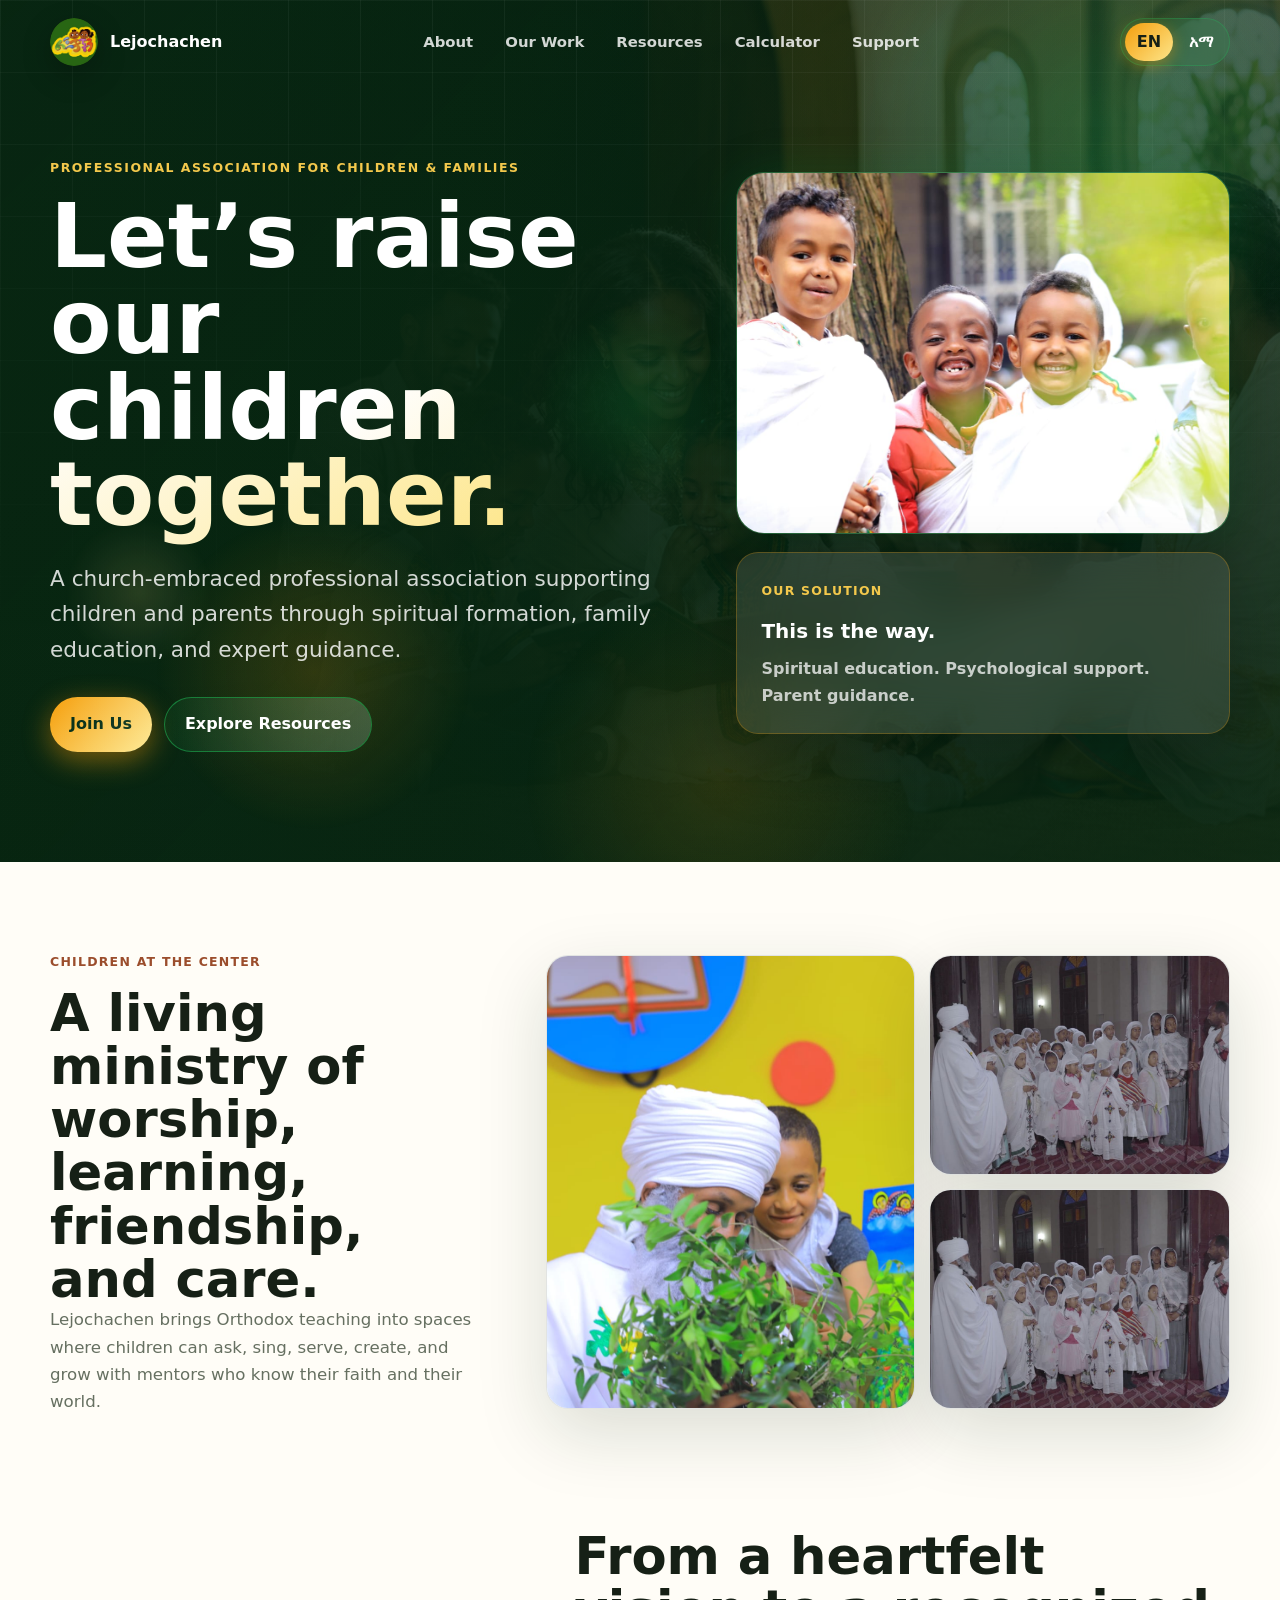
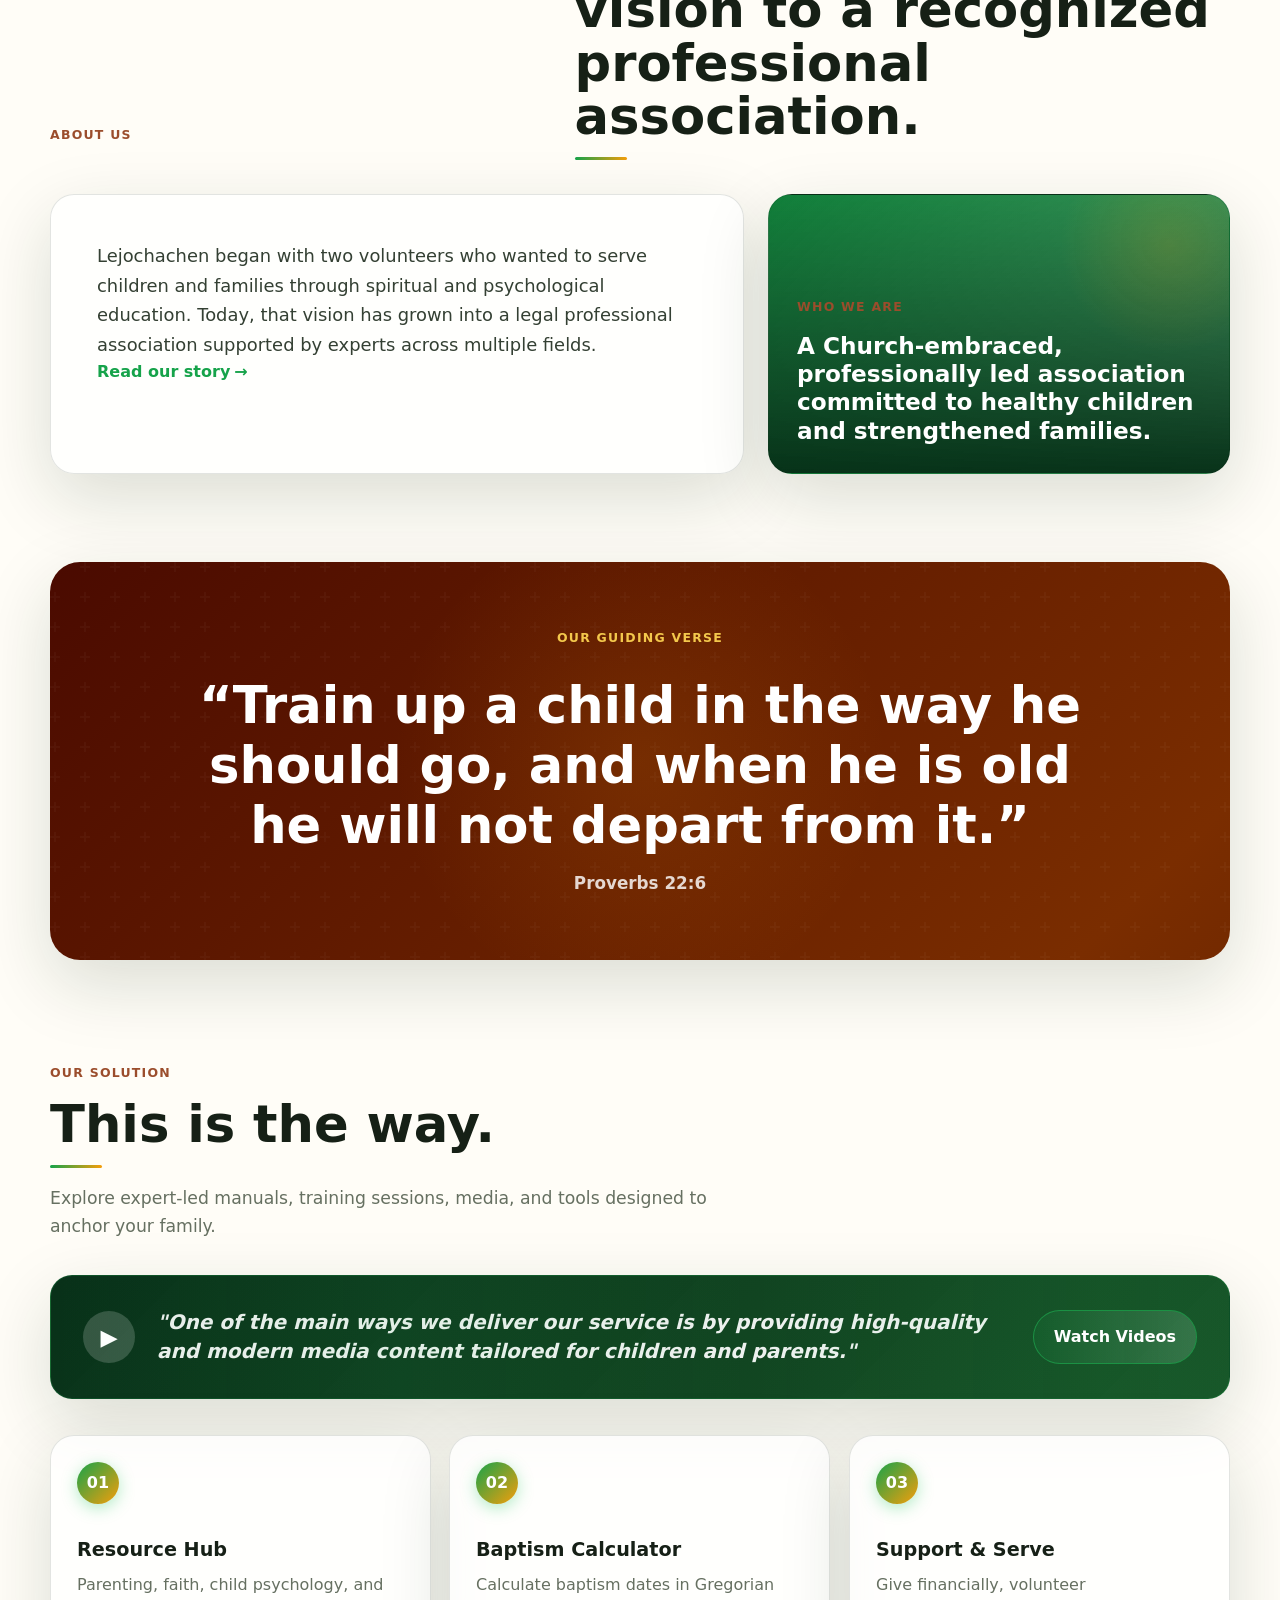
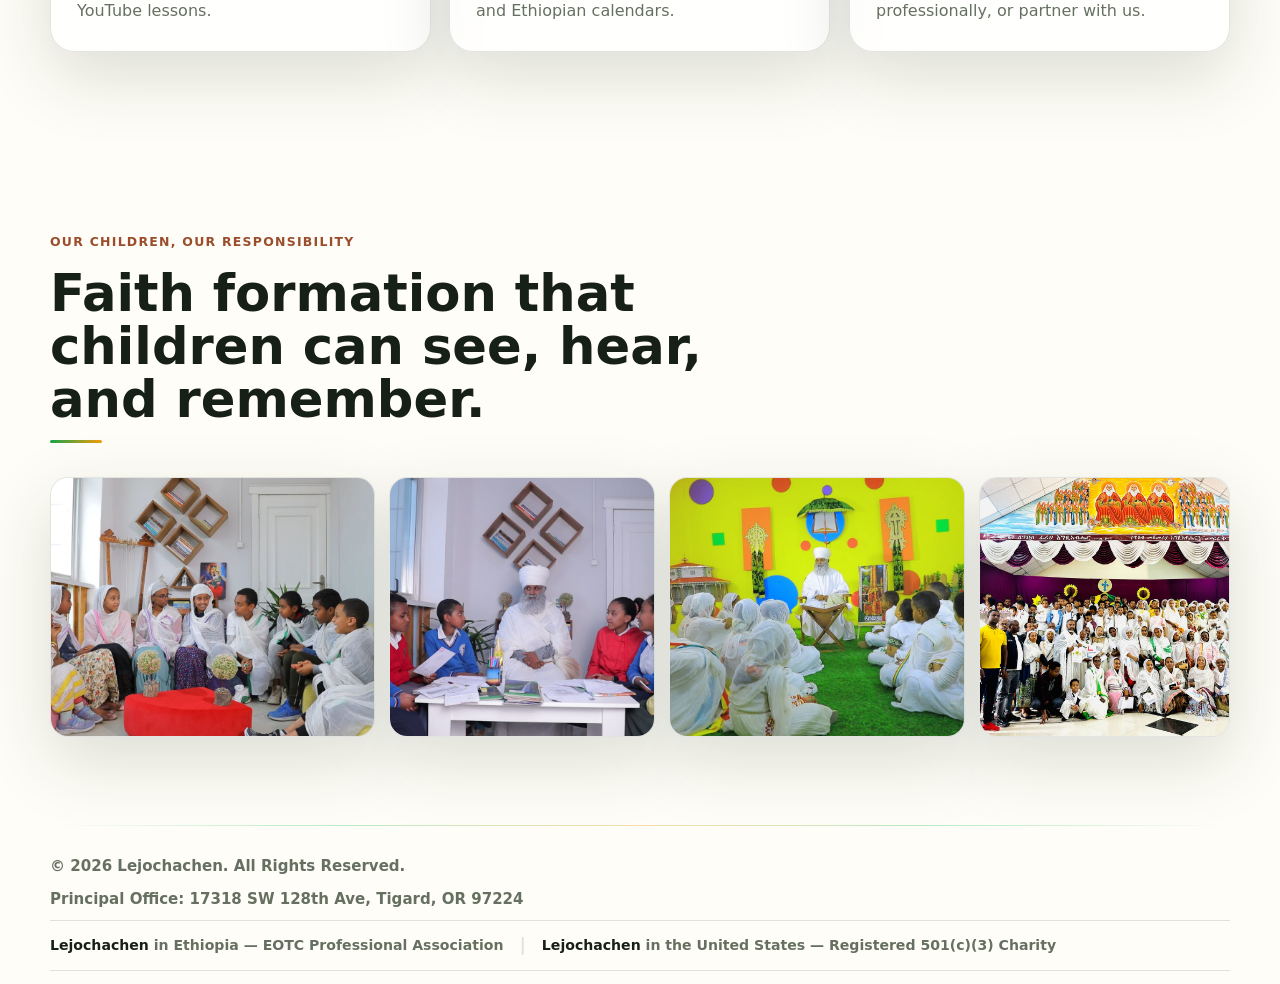
==== commit 16ec512f: "final commit" ====
--- a/index.html
+++ b/index.html
@@ -5,6 +5,7 @@
   <meta name="viewport" content="width=device-width, initial-scale=1.0" />
   <title>Lejochachen | ልጆቻችን</title>
   <link rel="stylesheet" href="styles.css" />
+  <link rel="stylesheet" href="visual.css" />
 </head>
 <body data-lang="en">
   <header class="site-shell" id="top">
@@ -172,9 +173,9 @@
   <p>© 2026 Lejochachen. All Rights Reserved.</p>
   <p>Principal Office: 17318 SW 128th Ave, Tigard, OR 97224</p>
   <div class="footer-entity-row">
-    <span class="footer-entity"><strong>Lejochachen-ETH</strong> — EOTC-Lejochachen Professional Association Ethiopia</span>
+    <span class="footer-entity"><strong>Lejochachen</strong> in Ethiopia — EOTC Professional Association</span>
     <span class="footer-entity-sep">|</span>
-    <span class="footer-entity"><strong>Lejochachen-US</strong> — Lejochachen Charity Organization (United States)</span>
+    <span class="footer-entity"><strong>Lejochachen</strong> in the United States — Registered 501(c)(3) Charity</span>
   </div>
   <p>Lejochachen is organized and operated exclusively for charitable, religious, and educational purposes under Section 501(c)(3) of the Internal Revenue Code. · <a href="about.html#legal-entities">Legal &amp; Compliance</a></p>
 </footer>
--- a/visual.css
+++ b/visual.css
@@ -0,0 +1,1124 @@
+/* ============================================================
+   VISUAL ENHANCEMENT LAYER — Lejochachen
+   Green × Gold × Motion  |  Layered on top of styles.css
+   ============================================================ */
+
+/* ── Enhanced root tokens ── */
+:root {
+  --v-green:       #22c55e;
+  --v-green-mid:   #16a34a;
+  --v-green-dark:  #052e16;
+  --v-gold:        #f59e0b;
+  --v-gold-light:  #fde68a;
+  --v-glow-g:      rgba(34, 197, 94, 0.38);
+  --v-glow-gold:   rgba(245, 158, 11, 0.40);
+  --v-ease:        cubic-bezier(0.16, 1, 0.3, 1);
+}
+
+/* ============================================================
+   KEYFRAME ANIMATIONS
+   ============================================================ */
+
+@keyframes float-a {
+  0%,100% { transform: translateY(0px) rotate(0deg) scale(1); }
+  33%      { transform: translateY(-32px) rotate(6deg) scale(1.03); }
+  66%      { transform: translateY(-16px) rotate(-4deg) scale(0.98); }
+}
+@keyframes float-b {
+  0%,100% { transform: translateY(0px) rotate(0deg); }
+  30%     { transform: translateY(28px) rotate(-5deg); }
+  65%     { transform: translateY(12px) rotate(3deg); }
+}
+@keyframes float-c {
+  0%,100% { transform: translateY(-12px) rotate(4deg); }
+  50%     { transform: translateY(16px) rotate(-6deg); }
+}
+@keyframes float-d {
+  0%,100% { transform: translateY(10px) rotate(-2deg) scale(1); }
+  55%     { transform: translateY(-22px) rotate(5deg) scale(1.04); }
+}
+
+@keyframes shimmer-slide {
+  0%   { background-position: -700px 0; }
+  100% { background-position: 700px 0; }
+}
+
+@keyframes gradient-pan {
+  0%,100% { background-position: 0% 50%; }
+  50%     { background-position: 100% 50%; }
+}
+
+@keyframes pulse-glow-green {
+  0%,100% { box-shadow: 0 0 20px var(--v-glow-g), 0 10px 30px rgba(0,0,0,0.24); }
+  50%     { box-shadow: 0 0 50px var(--v-glow-g), 0 0 80px rgba(34,197,94,0.18), 0 10px 30px rgba(0,0,0,0.24); }
+}
+
+@keyframes ripple-out {
+  0%   { transform: scale(0); opacity: 0.55; }
+  100% { transform: scale(4.5); opacity: 0; }
+}
+
+@keyframes hero-overlay-pan {
+  0%   { background-position: 0% 0%; }
+  50%  { background-position: 100% 100%; }
+  100% { background-position: 0% 0%; }
+}
+
+@keyframes count-pop {
+  0%   { transform: scale(0.8); opacity: 0; }
+  60%  { transform: scale(1.05); opacity: 1; }
+  100% { transform: scale(1); opacity: 1; }
+}
+
+@keyframes spin-slow {
+  to { transform: rotate(360deg); }
+}
+
+@keyframes underline-grow {
+  from { width: 0; }
+  to   { width: 60px; }
+}
+
+@keyframes badge-pop {
+  0%   { transform: scale(0) rotate(-12deg); opacity: 0; }
+  70%  { transform: scale(1.1) rotate(3deg); opacity: 1; }
+  100% { transform: scale(1) rotate(0deg); opacity: 1; }
+}
+
+/* ============================================================
+   HERO ORBS  (injected via app.js)
+   ============================================================ */
+
+.hero-orbs {
+  position: absolute;
+  inset: 0;
+  overflow: hidden;
+  pointer-events: none;
+  z-index: 0;
+}
+
+.hero-orb {
+  position: absolute;
+  border-radius: 50%;
+  will-change: transform;
+}
+
+.hero-orb--1 {
+  width: 520px; height: 520px;
+  top: -130px; right: -80px;
+  background: radial-gradient(circle, rgba(34,197,94,0.22) 0%, transparent 68%);
+  animation: float-a 11s ease-in-out infinite;
+}
+.hero-orb--2 {
+  width: 320px; height: 320px;
+  bottom: 30px; left: 12%;
+  background: radial-gradient(circle, rgba(245,158,11,0.18) 0%, transparent 70%);
+  animation: float-b 14s ease-in-out infinite;
+}
+.hero-orb--3 {
+  width: 200px; height: 200px;
+  top: 35%; left: 42%;
+  background: radial-gradient(circle, rgba(34,197,94,0.14) 0%, transparent 70%);
+  animation: float-c 8s ease-in-out infinite;
+}
+.hero-orb--4 {
+  width: 400px; height: 400px;
+  bottom: -120px; right: 28%;
+  background: radial-gradient(circle, rgba(245,158,11,0.12) 0%, transparent 70%);
+  animation: float-d 16s ease-in-out infinite;
+}
+.hero-orb--5 {
+  width: 150px; height: 150px;
+  top: 60%; left: 5%;
+  background: radial-gradient(circle, rgba(253,230,138,0.14) 0%, transparent 70%);
+  animation: float-b 10s ease-in-out infinite reverse;
+}
+
+/* ============================================================
+   SITE-SHELL  — richer hero background
+   ============================================================ */
+
+.site-shell {
+  position: relative;
+}
+
+/* Animated colour wash on top of the photo */
+.site-shell::after {
+  content: "";
+  position: absolute;
+  inset: 0;
+  background: linear-gradient(135deg,
+    rgba(5,46,22,0.12) 0%,
+    transparent 42%,
+    rgba(245,158,11,0.07) 100%
+  );
+  background-size: 200% 200%;
+  animation: hero-overlay-pan 9s ease-in-out infinite;
+  pointer-events: none;
+  z-index: 0;
+}
+
+/* ============================================================
+   NAVIGATION
+   ============================================================ */
+
+/* Nav sits above the orbs */
+.nav { position: relative; z-index: 10; }
+
+/* Scrolled state (class added by JS) */
+.nav--scrolled {
+  position: fixed !important;
+  top: 0;
+  left: 0;
+  right: 0;
+  width: 100% !important;
+  max-width: 100%;
+  padding: 10px 20px !important;
+  background: rgba(5, 46, 22, 0.97) !important;
+  backdrop-filter: blur(28px) !important;
+  -webkit-backdrop-filter: blur(28px) !important;
+  box-shadow: 0 4px 40px rgba(0,0,0,0.35) !important;
+  border-bottom: 1px solid rgba(34,197,94,0.14);
+  transition: background 0.3s, box-shadow 0.3s;
+}
+
+/* Brand logo pulse + hover */
+.brand img {
+  transition: transform 0.35s var(--v-ease), box-shadow 0.35s ease;
+  animation: pulse-glow-green 4.5s ease-in-out infinite;
+}
+.brand:hover img {
+  transform: scale(1.1) rotate(4deg);
+  box-shadow: 0 0 50px var(--v-glow-g), 0 10px 28px rgba(0,0,0,0.28) !important;
+}
+
+/* Nav link hover glow */
+.nav-links a:hover,
+.nav-item:hover > a,
+.nav-item:focus-within > a {
+  background: rgba(34,197,94,0.14) !important;
+  color: #fff !important;
+  text-shadow: 0 0 12px rgba(34,197,94,0.55);
+}
+
+/* Active page link underline */
+.nav-links a[aria-current="page"] {
+  background: rgba(34,197,94,0.16) !important;
+  box-shadow: inset 0 0 0 1.5px rgba(34,197,94,0.35) !important;
+}
+
+/* Dropdown */
+.dropdown-menu {
+  background: rgba(4, 26, 12, 0.98) !important;
+  border-color: rgba(34,197,94,0.18) !important;
+  box-shadow: 0 24px 60px rgba(0,0,0,0.38) !important;
+}
+.dropdown-menu a:hover {
+  background: rgba(34,197,94,0.12) !important;
+  color: #fff !important;
+  border-radius: 10px;
+}
+
+/* Language toggle */
+.language-toggle {
+  background: rgba(34,197,94,0.09) !important;
+  border-color: rgba(34,197,94,0.26) !important;
+}
+.lang-btn.active {
+  background: linear-gradient(135deg, #f59e0b, #fde68a) !important;
+  box-shadow: 0 4px 16px rgba(245,158,11,0.45);
+}
+.lang-btn:not(.active):hover {
+  background: rgba(34,197,94,0.18) !important;
+}
+
+/* ============================================================
+   HERO SECTION  — text + panels
+   ============================================================ */
+
+.hero { position: relative; z-index: 2; }
+.hero-copy, .hero-panel { position: relative; z-index: 2; }
+
+/* Gradient headline text */
+.hero h1 .lang {
+  background: linear-gradient(140deg, #fff 0%, #fff 62%, #fde68a 100%);
+  -webkit-background-clip: text;
+  -webkit-text-fill-color: transparent;
+  background-clip: text;
+}
+
+/* Hero photo card */
+.hero-photo-card {
+  border: 1.5px solid rgba(34,197,94,0.28) !important;
+  box-shadow:
+    0 30px 70px rgba(0,0,0,0.32),
+    0 0 50px rgba(34,197,94,0.14) !important;
+}
+.hero-photo-card img {
+  transition: transform 0.6s var(--v-ease);
+}
+.hero-photo-card:hover img { transform: scale(1.07); }
+
+/* Verse card */
+.verse-card {
+  border: 1.5px solid rgba(245,158,11,0.26) !important;
+  background: rgba(255,255,255,0.10) !important;
+  backdrop-filter: blur(26px);
+}
+
+/* Metric row highlight */
+.metric-row strong {
+  background: linear-gradient(135deg, #fff, var(--v-gold-light));
+  -webkit-background-clip: text;
+  -webkit-text-fill-color: transparent;
+  background-clip: text;
+  font-size: 1.7rem;
+  display: block;
+}
+
+/* Page hero (subpages) */
+.page-hero { position: relative; z-index: 2; }
+.page-hero h1 {
+  background: linear-gradient(140deg, #fff 0%, #fff 60%, #fde68a 100%);
+  -webkit-background-clip: text;
+  -webkit-text-fill-color: transparent;
+  background-clip: text;
+}
+
+/* Eyebrow on hero */
+.hero .eyebrow { letter-spacing: 0.12em; }
+
+/* ============================================================
+   BUTTONS
+   ============================================================ */
+
+.btn {
+  position: relative;
+  overflow: hidden;
+  transition: transform 0.22s var(--v-ease), box-shadow 0.22s ease;
+}
+
+/* Shimmer sweep on hover */
+.btn::before {
+  content: "";
+  position: absolute;
+  inset: 0;
+  background: linear-gradient(90deg,
+    transparent 0%,
+    rgba(255,255,255,0.28) 50%,
+    transparent 100%
+  );
+  background-size: 700px 100%;
+  background-position: -700px 0;
+  transition: none;
+  pointer-events: none;
+}
+.btn:hover::before {
+  animation: shimmer-slide 0.65s ease forwards;
+}
+
+/* Primary */
+.btn.primary {
+  background: linear-gradient(135deg, #f59e0b 0%, #fde68a 48%, #f59e0b 100%) !important;
+  background-size: 200% 200% !important;
+  animation: gradient-pan 3s ease infinite;
+  box-shadow: 0 8px 28px rgba(245,158,11,0.48), 0 2px 8px rgba(0,0,0,0.18) !important;
+  color: var(--v-green-dark) !important;
+  font-weight: 900;
+}
+.btn.primary:hover {
+  transform: translateY(-4px) scale(1.04);
+  box-shadow: 0 18px 52px rgba(245,158,11,0.62), 0 4px 16px rgba(0,0,0,0.22) !important;
+}
+
+/* Ghost */
+.btn.ghost {
+  border: 1.5px solid rgba(34,197,94,0.50) !important;
+  background: rgba(34,197,94,0.08) !important;
+  transition: all 0.22s ease;
+}
+.btn.ghost:hover {
+  background: rgba(34,197,94,0.20) !important;
+  border-color: rgba(34,197,94,0.70) !important;
+  box-shadow: 0 0 32px rgba(34,197,94,0.28);
+  transform: translateY(-3px);
+}
+
+/* Main form button */
+button:not(.lang-btn):not(.filter-btn):not(.age-btn):not(.donation-tab):not(.playlist-tab-btn):not(.roadmap-tab-btn):not(.ytf-play-btn):not(.yt-load-more-btn) {
+  position: relative;
+  overflow: hidden;
+  transition: transform 0.22s ease, box-shadow 0.22s ease, background 0.22s ease;
+}
+button:not(.lang-btn):not(.filter-btn):not(.age-btn):not(.donation-tab):not(.playlist-tab-btn):not(.roadmap-tab-btn):not(.ytf-play-btn):not(.yt-load-more-btn):hover {
+  transform: translateY(-3px);
+  box-shadow: 0 14px 34px rgba(20,89,29,0.36);
+  background: #1a6b24 !important;
+}
+
+/* Click ripple */
+.btn .ripple-wave,
+button .ripple-wave {
+  position: absolute;
+  border-radius: 50%;
+  background: rgba(255,255,255,0.38);
+  transform: scale(0);
+  animation: ripple-out 0.65s linear;
+  pointer-events: none;
+  z-index: 0;
+}
+
+/* ============================================================
+   SCROLL REVEAL SYSTEM
+   ============================================================ */
+
+.sr {
+  opacity: 0;
+  transform: translateY(48px);
+  transition:
+    opacity  0.78s var(--v-ease),
+    transform 0.78s var(--v-ease);
+  will-change: opacity, transform;
+}
+.sr.sr--left   { transform: translateX(-48px); }
+.sr.sr--right  { transform: translateX(48px); }
+.sr.sr--scale  { transform: scale(0.90); }
+.sr.sr--visible {
+  opacity: 1;
+  transform: none !important;
+}
+
+/* Stagger delays */
+.sr-stagger > *:nth-child(1) { transition-delay: 0.04s; }
+.sr-stagger > *:nth-child(2) { transition-delay: 0.16s; }
+.sr-stagger > *:nth-child(3) { transition-delay: 0.28s; }
+.sr-stagger > *:nth-child(4) { transition-delay: 0.40s; }
+.sr-stagger > *:nth-child(5) { transition-delay: 0.52s; }
+.sr-stagger > *:nth-child(6) { transition-delay: 0.64s; }
+.sr-stagger > *:nth-child(7) { transition-delay: 0.76s; }
+
+/* ============================================================
+   CARDS  — gradient border glow + hover lift
+   ============================================================ */
+
+/* Wrap gradient border via pseudo-element */
+.program-card,
+.story-card,
+.why-card,
+.entity-card,
+.resource-card,
+.video-card,
+.recognition-card,
+.impact-card,
+.motto-card,
+.person-card,
+.join-card,
+.join-form-card,
+.action-tile,
+.work-card,
+.telegram-widget,
+.roadmap-feature-card {
+  position: relative;
+  transition: transform 0.28s var(--v-ease), box-shadow 0.28s ease;
+}
+
+.program-card::after,
+.why-card::after,
+.entity-card::after,
+.resource-card::after,
+.video-card::after {
+  content: "";
+  position: absolute;
+  inset: -1px;
+  border-radius: inherit;
+  background: linear-gradient(135deg, rgba(34,197,94,0), rgba(245,158,11,0));
+  padding: 1px;
+  mask: linear-gradient(#fff 0 0) content-box, linear-gradient(#fff 0 0);
+  -webkit-mask-composite: destination-out;
+  mask-composite: exclude;
+  pointer-events: none;
+  transition: background 0.3s ease;
+  z-index: 0;
+}
+
+.program-card:hover::after,
+.why-card:hover::after,
+.entity-card:hover::after,
+.resource-card:hover::after,
+.video-card:hover::after {
+  background: linear-gradient(135deg, rgba(34,197,94,0.60), rgba(245,158,11,0.50));
+}
+
+.program-card:hover,
+.why-card:hover,
+.entity-card:hover {
+  transform: translateY(-10px);
+  box-shadow:
+    0 32px 80px rgba(11,37,18,0.22),
+    0 0 35px rgba(34,197,94,0.12) !important;
+}
+
+.story-card:hover {
+  box-shadow:
+    0 28px 70px rgba(11,37,18,0.18),
+    0 0 28px rgba(34,197,94,0.08) !important;
+}
+
+.recognition-card:hover,
+.impact-card:hover {
+  transform: translateY(-6px);
+  box-shadow:
+    0 24px 60px rgba(11,37,18,0.18),
+    0 0 25px rgba(34,197,94,0.09) !important;
+}
+
+.person-card:hover {
+  transform: translateY(-6px);
+  box-shadow:
+    0 24px 60px rgba(11,37,18,0.18),
+    0 0 22px rgba(34,197,94,0.08) !important;
+}
+
+.action-tile:hover {
+  border-color: rgba(34,197,94,0.32) !important;
+  box-shadow:
+    0 22px 52px rgba(11,37,18,0.16),
+    0 0 22px rgba(34,197,94,0.09) !important;
+  transform: translateY(-5px);
+}
+
+.work-card:hover {
+  background: white !important;
+  transform: translateY(-5px);
+  box-shadow: 0 16px 44px rgba(11,37,18,0.14) !important;
+}
+
+.roadmap-feature-card:hover {
+  background: white !important;
+  transform: translateY(-5px);
+  box-shadow:
+    0 16px 44px rgba(11,37,18,0.13),
+    0 0 16px rgba(34,197,94,0.09) !important;
+}
+
+.join-card:hover,
+.join-form-card:hover {
+  transform: translateY(-4px);
+  box-shadow:
+    0 24px 60px rgba(11,37,18,0.16),
+    0 0 22px rgba(34,197,94,0.08) !important;
+}
+
+.motto-card {
+  background: linear-gradient(135deg, rgba(5,46,22,0.98), rgba(20,89,29,0.92)) !important;
+  position: relative;
+  overflow: hidden;
+}
+.motto-card::before {
+  content: "";
+  position: absolute;
+  inset: 0;
+  background: linear-gradient(135deg, transparent, rgba(34,197,94,0.08), transparent);
+  opacity: 0;
+  transition: opacity 0.3s;
+}
+.motto-card:hover {
+  transform: translateY(-6px);
+  box-shadow:
+    0 22px 55px rgba(11,37,18,0.26),
+    0 0 28px rgba(34,197,94,0.14) !important;
+}
+.motto-card:hover::before { opacity: 1; }
+
+/* Card number badge */
+.card-number {
+  background: linear-gradient(135deg, var(--v-green-mid), var(--v-gold)) !important;
+  color: white !important;
+  box-shadow: 0 4px 16px rgba(34,197,94,0.35);
+  animation: badge-pop 0.5s var(--v-ease) both;
+}
+
+/* Card num (work-card) */
+.work-card .card-num {
+  background: linear-gradient(135deg, var(--v-green-mid), var(--v-green)) !important;
+  color: white !important;
+  box-shadow: 0 4px 14px rgba(34,197,94,0.30);
+}
+
+/* ============================================================
+   SECTION HEADINGS
+   ============================================================ */
+
+/* Animated accent underline */
+.section-heading h2::after,
+.section > h2::after,
+.purpose-section > h2::after {
+  content: "";
+  display: block;
+  width: 52px;
+  height: 3px;
+  border-radius: 3px;
+  margin-top: 14px;
+  background: linear-gradient(90deg, var(--v-green-mid), var(--v-gold));
+  transition: width 0.5s var(--v-ease);
+}
+.section-heading:hover h2::after { width: 110px; }
+
+/* ============================================================
+   PHOTO / GALLERY  — zoom + colour overlay
+   ============================================================ */
+
+.photo-mosaic figure,
+.image-ribbon figure,
+.gallery-grid figure,
+.photo-archive-grid figure {
+  position: relative;
+  transition: transform 0.38s var(--v-ease), box-shadow 0.38s ease;
+  cursor: pointer;
+  overflow: hidden;
+}
+
+/* Green-to-gold overlay on hover */
+.photo-mosaic figure::after,
+.image-ribbon figure::after,
+.gallery-grid figure::after,
+.photo-archive-grid figure::after {
+  content: "";
+  position: absolute;
+  inset: 0;
+  background: linear-gradient(135deg, rgba(34,197,94,0.44), rgba(245,158,11,0.38));
+  opacity: 0;
+  transition: opacity 0.32s ease;
+  border-radius: inherit;
+  z-index: 1;
+}
+
+.photo-mosaic figure:hover,
+.image-ribbon figure:hover,
+.gallery-grid figure:hover,
+.photo-archive-grid figure:hover {
+  transform: scale(1.045);
+  box-shadow:
+    0 22px 52px rgba(11,37,18,0.26),
+    0 0 0 2.5px rgba(34,197,94,0.55);
+  z-index: 2;
+}
+
+.photo-mosaic figure:hover::after,
+.image-ribbon figure:hover::after,
+.gallery-grid figure:hover::after,
+.photo-archive-grid figure:hover::after {
+  opacity: 1;
+}
+
+/* Image zoom */
+.photo-mosaic img,
+.image-ribbon img,
+.gallery-grid img,
+.photo-archive-grid img {
+  transition: transform 0.50s var(--v-ease);
+}
+.photo-mosaic figure:hover img,
+.image-ribbon figure:hover img,
+.gallery-grid figure:hover img,
+.photo-archive-grid figure:hover img {
+  transform: scale(1.10);
+}
+
+/* Wide photo band */
+.wide-photo-band {
+  background: linear-gradient(135deg, rgba(255,255,255,0.97), rgba(220,236,207,0.88)) !important;
+  border: 1px solid rgba(34,197,94,0.14);
+  box-shadow:
+    0 22px 60px rgba(11,37,18,0.11),
+    0 0 0 1px rgba(34,197,94,0.07) !important;
+}
+.baptism-photo-band {
+  background: linear-gradient(135deg, rgba(255,255,255,0.97), rgba(243,200,76,0.32)) !important;
+  border: 1px solid rgba(243,200,76,0.22) !important;
+}
+.support-photo-band {
+  background: linear-gradient(135deg, rgba(255,255,255,0.97), rgba(20,89,29,0.14)) !important;
+  border: 1px solid rgba(20,89,29,0.12) !important;
+}
+
+/* ============================================================
+   SCRIPTURE BREAK
+   ============================================================ */
+
+.scripture-break {
+  position: relative;
+  overflow: hidden;
+  background:
+    linear-gradient(135deg, #4a0a00 0%, #7a2d00 30%, #3a0a00 65%, #1c1600 100%)
+    !important;
+  background-size: 300% 300% !important;
+  animation: gradient-pan 7s ease infinite !important;
+}
+
+/* Subtle cross-hatch pattern */
+.scripture-break::before {
+  content: "";
+  position: absolute;
+  inset: 0;
+  background-image: url("data:image/svg+xml,%3Csvg width='60' height='60' viewBox='0 0 60 60' xmlns='http://www.w3.org/2000/svg'%3E%3Cg fill='%23ffffff' fill-opacity='0.028'%3E%3Cpath d='M36 34v-4h-2v4h-4v2h4v4h2v-4h4v-2h-4zm0-30V0h-2v4h-4v2h4v4h2V6h4V4h-4zM6 34v-4H4v4H0v2h4v4h2v-4h4v-2H6zM6 4V0H4v4H0v2h4v4h2V6h4V4H6z'/%3E%3C/g%3E%3C/svg%3E");
+  pointer-events: none;
+}
+
+/* Glow orb behind quote */
+.scripture-break::after {
+  content: "";
+  position: absolute;
+  width: 500px; height: 500px;
+  top: 50%; left: 50%;
+  transform: translate(-50%, -50%);
+  border-radius: 50%;
+  background: radial-gradient(circle, rgba(245,158,11,0.12) 0%, transparent 70%);
+  pointer-events: none;
+}
+
+.scripture-break blockquote { position: relative; z-index: 1; }
+.scripture-break .mini-label { position: relative; z-index: 1; }
+.scripture-break strong { position: relative; z-index: 1; }
+
+/* ============================================================
+   MEDIA PILLAR BANNER
+   ============================================================ */
+
+.media-pillar-banner {
+  background:
+    linear-gradient(135deg, rgba(5,46,22,0.99), rgba(16,78,32,0.97)) !important;
+  border: 1px solid rgba(34,197,94,0.20);
+  position: relative;
+  overflow: hidden;
+}
+.media-pillar-banner::before {
+  content: "";
+  position: absolute;
+  inset: 0;
+  background: linear-gradient(90deg, transparent, rgba(34,197,94,0.06), transparent);
+  background-size: 700px 100%;
+  animation: shimmer-slide 3.5s linear infinite;
+  pointer-events: none;
+}
+
+/* ============================================================
+   QUOTE BAND
+   ============================================================ */
+
+.quote-band {
+  background: linear-gradient(135deg, rgba(5,46,22,0.99), rgba(18,74,34,0.96)) !important;
+  position: relative;
+  overflow: hidden;
+}
+.quote-band::before {
+  content: "";
+  position: absolute;
+  width: 560px; height: 560px;
+  top: -220px; right: -120px;
+  border-radius: 50%;
+  background: radial-gradient(circle, rgba(34,197,94,0.14) 0%, transparent 70%);
+  pointer-events: none;
+}
+.quote-band::after {
+  content: "";
+  position: absolute;
+  width: 340px; height: 340px;
+  bottom: -110px; left: 18%;
+  border-radius: 50%;
+  background: radial-gradient(circle, rgba(245,158,11,0.10) 0%, transparent 70%);
+  pointer-events: none;
+}
+.quote-band h2,
+.quote-band p { position: relative; z-index: 1; }
+
+/* ============================================================
+   IDENTITY CARD
+   ============================================================ */
+
+.identity-card {
+  background:
+    linear-gradient(180deg, rgba(5,46,22,0.30), rgba(5,46,22,0.97)),
+    linear-gradient(135deg, var(--v-green-mid), rgba(22,163,74,0.65)) !important;
+  position: relative;
+  overflow: hidden;
+}
+.identity-card::before {
+  content: "";
+  position: absolute;
+  width: 220px; height: 220px;
+  border-radius: 50%;
+  background: radial-gradient(circle, rgba(245,158,11,0.16) 0%, transparent 70%);
+  top: -60px; right: -50px;
+  pointer-events: none;
+}
+
+/* ============================================================
+   EXPERT CALLOUT
+   ============================================================ */
+
+.expert-callout {
+  background:
+    linear-gradient(135deg, rgba(5,46,22,0.99), rgba(22,163,74,0.24), rgba(5,46,22,0.99))
+    !important;
+  background-size: 200% 200% !important;
+  animation: gradient-pan 5.5s ease infinite;
+  border: 1px solid rgba(34,197,94,0.20);
+}
+
+/* ============================================================
+   YOUTUBE / CHANNEL BANNER
+   ============================================================ */
+
+.channel-banner,
+.channel-banner--live {
+  background: linear-gradient(135deg, rgba(5,46,22,0.99), rgba(16,78,32,0.95)) !important;
+  border: 1px solid rgba(34,197,94,0.18);
+  position: relative;
+  overflow: hidden;
+}
+
+/* Subtle shimmer sweep */
+.channel-banner::before,
+.channel-banner--live::before {
+  content: "";
+  position: absolute;
+  inset: 0;
+  background: linear-gradient(90deg, transparent, rgba(34,197,94,0.06), transparent);
+  background-size: 700px 100%;
+  animation: shimmer-slide 4s linear infinite;
+  pointer-events: none;
+}
+
+/* Play icon */
+.video-play-icon {
+  background: rgba(22,163,74,0.88) !important;
+  transition: transform 0.25s ease, background 0.25s ease;
+  box-shadow: 0 4px 22px rgba(34,197,94,0.48);
+}
+.video-card:hover .video-play-icon {
+  transform: scale(1.14);
+  background: var(--v-green-mid) !important;
+}
+
+/* ============================================================
+   CALCULATOR CARD
+   ============================================================ */
+
+.calculator-card {
+  background: linear-gradient(135deg, rgba(255,255,255,0.97), rgba(220,236,207,0.75)) !important;
+  border: 1px solid rgba(34,197,94,0.16) !important;
+  box-shadow:
+    0 24px 70px rgba(11,37,18,0.14),
+    0 0 32px rgba(34,197,94,0.07) !important;
+}
+
+.calculator-result {
+  background: linear-gradient(135deg, rgba(5,46,22,0.99), rgba(22,163,74,0.88)) !important;
+  box-shadow: 0 10px 34px rgba(22,163,74,0.34);
+}
+
+/* ============================================================
+   IMPACT GRID  — animated numbers
+   ============================================================ */
+
+.impact-grid strong {
+  font-size: 2.5rem !important;
+  line-height: 1 !important;
+  background: linear-gradient(135deg, var(--v-green-mid), var(--v-green));
+  -webkit-background-clip: text;
+  -webkit-text-fill-color: transparent;
+  background-clip: text;
+  display: block;
+}
+
+.impact-grid div {
+  transition: transform 0.28s ease, box-shadow 0.28s ease;
+}
+.impact-grid div:hover {
+  transform: translateY(-4px);
+  box-shadow: 0 12px 32px rgba(11,37,18,0.12);
+}
+
+/* ============================================================
+   QR BLOCK
+   ============================================================ */
+
+.qr-block {
+  background: linear-gradient(135deg, rgba(5,46,22,0.99), rgba(16,78,32,0.95)) !important;
+  border: 1px solid rgba(34,197,94,0.20);
+  position: relative;
+  overflow: hidden;
+}
+.qr-block::before {
+  content: "";
+  position: absolute;
+  width: 340px; height: 340px;
+  top: -120px; left: -70px;
+  border-radius: 50%;
+  background: radial-gradient(circle, rgba(34,197,94,0.13) 0%, transparent 70%);
+  pointer-events: none;
+}
+
+/* ============================================================
+   REGISTRY BANNER
+   ============================================================ */
+
+.registry-banner {
+  background: linear-gradient(135deg, rgba(255,255,255,0.98), rgba(253,230,138,0.28)) !important;
+  border: 1px solid rgba(245,158,11,0.22);
+}
+
+/* ============================================================
+   ROADMAP
+   ============================================================ */
+
+.roadmap-tab-btn.active {
+  background: linear-gradient(135deg, var(--v-green-dark), var(--v-green-mid)) !important;
+}
+.roadmap-tab-btn:not(.active):hover {
+  background: linear-gradient(135deg, rgba(220,236,207,0.8), rgba(220,236,207,1)) !important;
+  color: var(--v-green-dark) !important;
+}
+
+.roadmap-icon { filter: drop-shadow(0 2px 8px rgba(34,197,94,0.30)); }
+
+/* ============================================================
+   BENEFIT LIST
+   ============================================================ */
+
+.benefit-dot {
+  background: linear-gradient(135deg, var(--v-green-mid), var(--v-gold)) !important;
+  color: white !important;
+  box-shadow: 0 4px 14px rgba(34,197,94,0.30);
+}
+
+.benefit-list li {
+  transition: transform 0.22s ease;
+}
+.benefit-list li:hover { transform: translateX(5px); }
+
+/* ============================================================
+   PURPOSE LIST (about page)
+   ============================================================ */
+
+.purpose-list li {
+  transition: transform 0.22s ease, box-shadow 0.22s ease, background 0.22s ease;
+  cursor: default;
+}
+.purpose-list li:hover {
+  background: rgba(220,236,207,0.75) !important;
+  transform: translateX(8px);
+  box-shadow: 0 8px 24px rgba(11,37,18,0.10), -3px 0 0 var(--v-green-mid) !important;
+}
+
+/* ============================================================
+   FILTER / TAB BUTTONS
+   ============================================================ */
+
+.filter-btn.active,
+.age-btn.active,
+.donation-tab.active,
+.playlist-tab-btn.active {
+  background: linear-gradient(135deg, var(--v-green-mid), var(--v-green)) !important;
+  border-color: transparent !important;
+  box-shadow: 0 4px 16px rgba(22,163,74,0.36);
+}
+
+.filter-btn:hover:not(.active),
+.age-btn:hover:not(.active),
+.donation-tab:hover:not(.active),
+.playlist-tab-btn:hover:not(.active) {
+  background: rgba(220,236,207,0.7) !important;
+  border-color: rgba(34,197,94,0.30) !important;
+}
+
+/* ============================================================
+   FORM INPUTS
+   ============================================================ */
+
+input:focus,
+select:focus,
+textarea:focus {
+  outline: none;
+  border-color: rgba(34,197,94,0.55) !important;
+  box-shadow: 0 0 0 3.5px rgba(34,197,94,0.14), 0 1px 4px rgba(0,0,0,0.06);
+}
+
+.radio-pill:has(input:checked) {
+  border-color: rgba(34,197,94,0.45) !important;
+  background: rgba(220,236,207,0.5) !important;
+  box-shadow: 0 0 0 2px rgba(34,197,94,0.15);
+}
+
+/* ============================================================
+   TEXT LINKS
+   ============================================================ */
+
+.text-link {
+  color: var(--v-green-mid);
+  font-weight: 900;
+  text-decoration: none;
+  transition: color 0.2s ease;
+  display: inline-flex;
+  align-items: center;
+  gap: 4px;
+}
+.text-link::after {
+  content: "→";
+  display: inline-block;
+  transition: transform 0.2s ease;
+}
+.text-link:hover { color: var(--v-green); }
+.text-link:hover::after { transform: translateX(5px); }
+
+/* ============================================================
+   JOIN FORM CARD
+   ============================================================ */
+
+.join-form-card {
+  background: linear-gradient(135deg, rgba(220,236,207,0.55), rgba(255,255,255,0.96)) !important;
+  border: 1px solid rgba(34,197,94,0.16) !important;
+}
+
+/* ============================================================
+   FOOTER
+   ============================================================ */
+
+footer {
+  border-top: 1px solid;
+  border-image: linear-gradient(90deg,
+    transparent,
+    rgba(34,197,94,0.32),
+    rgba(245,158,11,0.32),
+    rgba(34,197,94,0.32),
+    transparent) 1;
+}
+
+footer a {
+  transition: color 0.2s ease, text-shadow 0.2s ease;
+}
+footer a:hover {
+  color: var(--v-green) !important;
+  text-shadow: 0 0 14px rgba(34,197,94,0.45);
+}
+
+/* ============================================================
+   SECTION DIVIDER  (decorative horizontal line)
+   ============================================================ */
+
+.section-divider {
+  width: min(1180px, calc(100% - 40px));
+  margin: 0 auto;
+  height: 1px;
+  background: linear-gradient(90deg,
+    transparent,
+    rgba(34,197,94,0.30),
+    rgba(245,158,11,0.30),
+    rgba(34,197,94,0.30),
+    transparent
+  );
+}
+
+/* ============================================================
+   EMBLEM  (hero panel with logo)
+   ============================================================ */
+
+.emblem {
+  position: relative;
+}
+.emblem::before {
+  content: "";
+  position: absolute;
+  inset: 0;
+  border-radius: 28px;
+  background: radial-gradient(circle at 50% 50%, rgba(34,197,94,0.12), transparent 70%);
+  animation: pulse-glow-green 4s ease-in-out infinite;
+}
+.emblem img {
+  position: relative;
+  z-index: 1;
+  transition: transform 0.4s var(--v-ease);
+}
+.emblem:hover img {
+  transform: scale(1.06) rotate(2deg);
+}
+
+/* ============================================================
+   RESOURCE TYPE BADGE
+   ============================================================ */
+
+.resource-type {
+  background: linear-gradient(135deg, rgba(34,197,94,0.18), rgba(220,236,207,0.9)) !important;
+  color: var(--v-green-mid) !important;
+  border: 1px solid rgba(34,197,94,0.22);
+}
+
+/* ============================================================
+   TELEGRAM WIDGET
+   ============================================================ */
+
+.telegram-widget {
+  border: 1px solid rgba(34,197,94,0.14) !important;
+  transition: transform 0.28s ease, box-shadow 0.28s ease;
+}
+.telegram-widget:hover {
+  transform: translateY(-4px);
+  box-shadow:
+    0 20px 50px rgba(11,37,18,0.14),
+    0 0 20px rgba(34,197,94,0.07) !important;
+}
+.telegram-widget .mini-label { color: var(--v-green-mid) !important; }
+.telegram-widget a { color: var(--v-green-mid) !important; }
+
+/* ============================================================
+   PHOTO SLOT (person card placeholder)
+   ============================================================ */
+
+.photo-slot {
+  background: linear-gradient(135deg, rgba(245,158,11,0.28), rgba(220,236,207,0.92)) !important;
+  border: 1.5px dashed rgba(34,197,94,0.28);
+  transition: background 0.3s ease;
+}
+.photo-slot:hover {
+  background: linear-gradient(135deg, rgba(245,158,11,0.40), rgba(220,236,207,1)) !important;
+}
+
+/* ============================================================
+   NIGHT BIRTH TOGGLE
+   ============================================================ */
+
+.night-birth-toggle {
+  border: 1px solid rgba(245,158,11,0.22) !important;
+  background: rgba(243,200,76,0.07) !important;
+  transition: border-color 0.2s ease, background 0.2s ease;
+}
+.night-birth-toggle:hover {
+  border-color: rgba(245,158,11,0.38) !important;
+  background: rgba(243,200,76,0.12) !important;
+}
+
+/* ============================================================
+   BODY  — very subtle animated background gradient
+   ============================================================ */
+
+body {
+  background:
+    linear-gradient(180deg, rgba(245,240,223,0.80), rgba(255,253,247,0.99) 420px),
+    var(--paper);
+}
+
+/* ============================================================
+   REDUCED MOTION  — respect user preference
+   ============================================================ */
+
+@media (prefers-reduced-motion: reduce) {
+  *,
+  *::before,
+  *::after {
+    animation-duration: 0.01ms !important;
+    animation-iteration-count: 1 !important;
+    transition-duration: 0.01ms !important;
+  }
+  .sr { opacity: 1; transform: none; }
+}
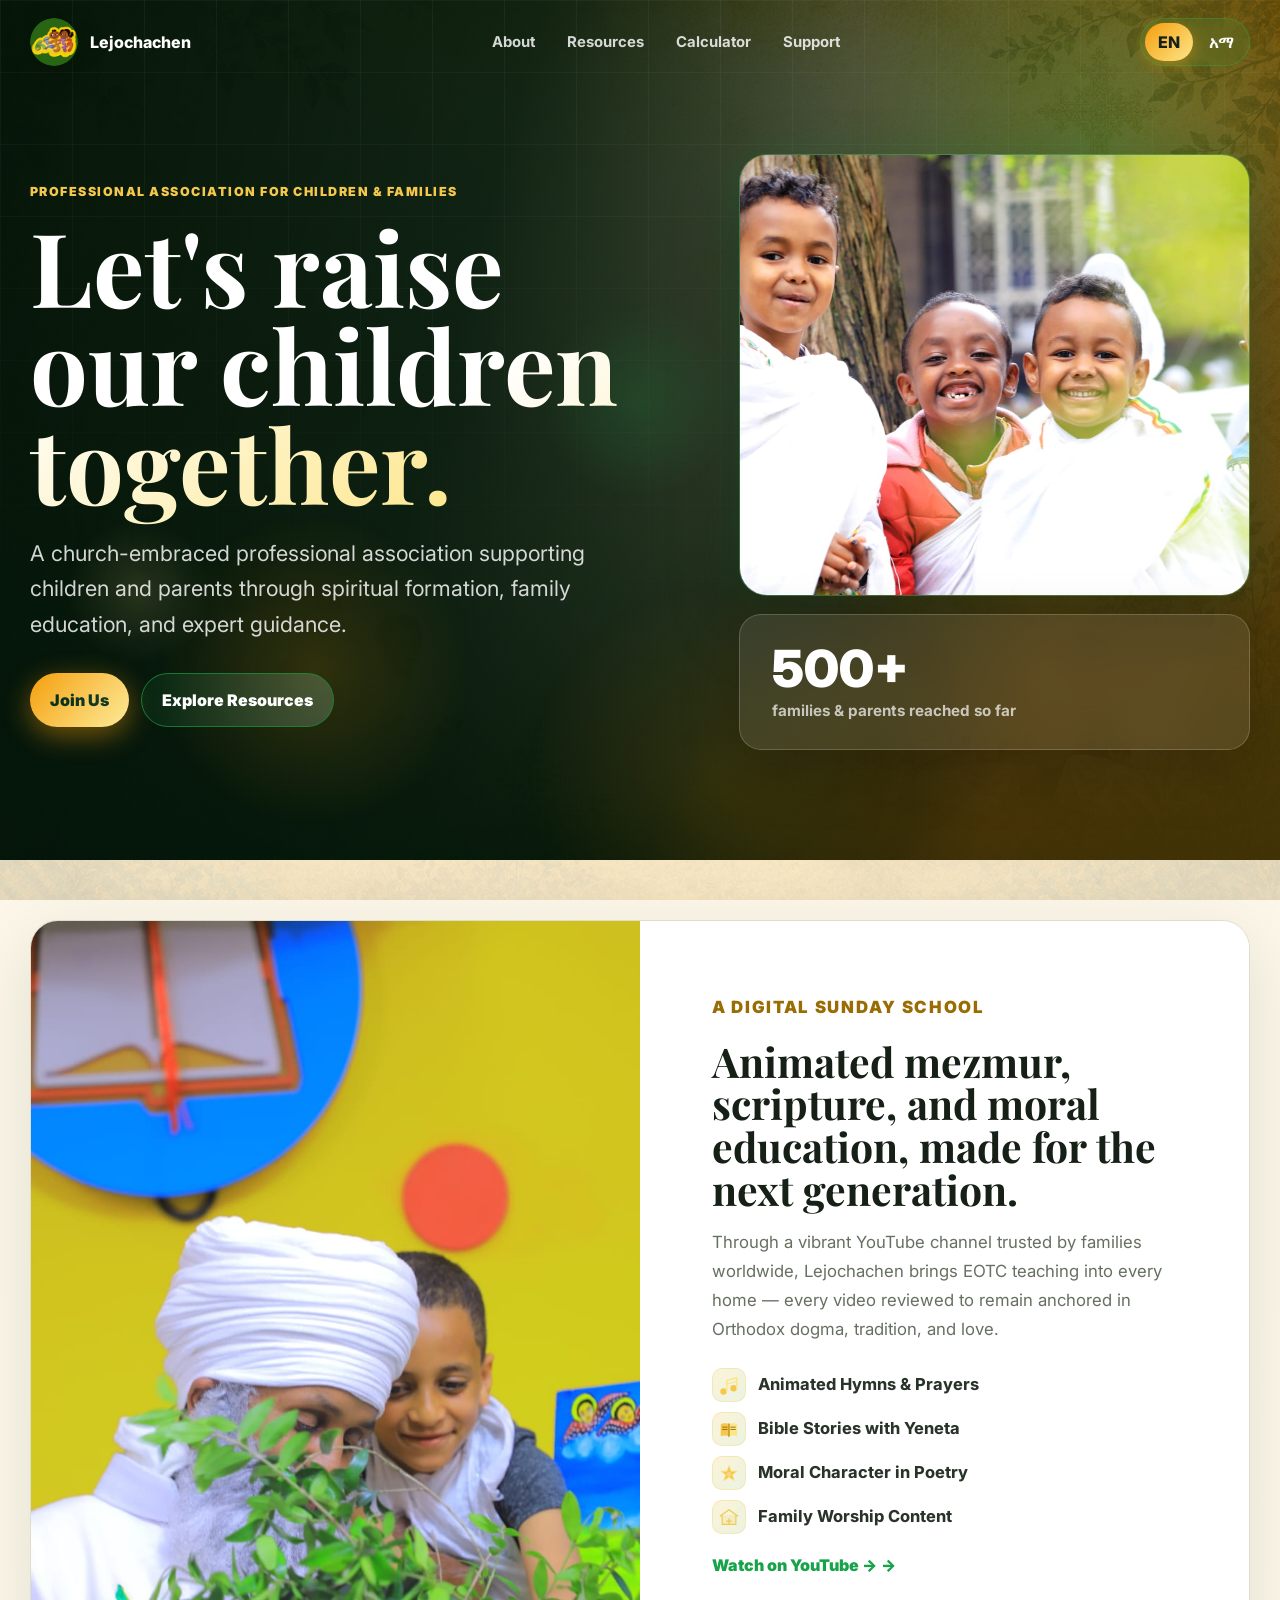
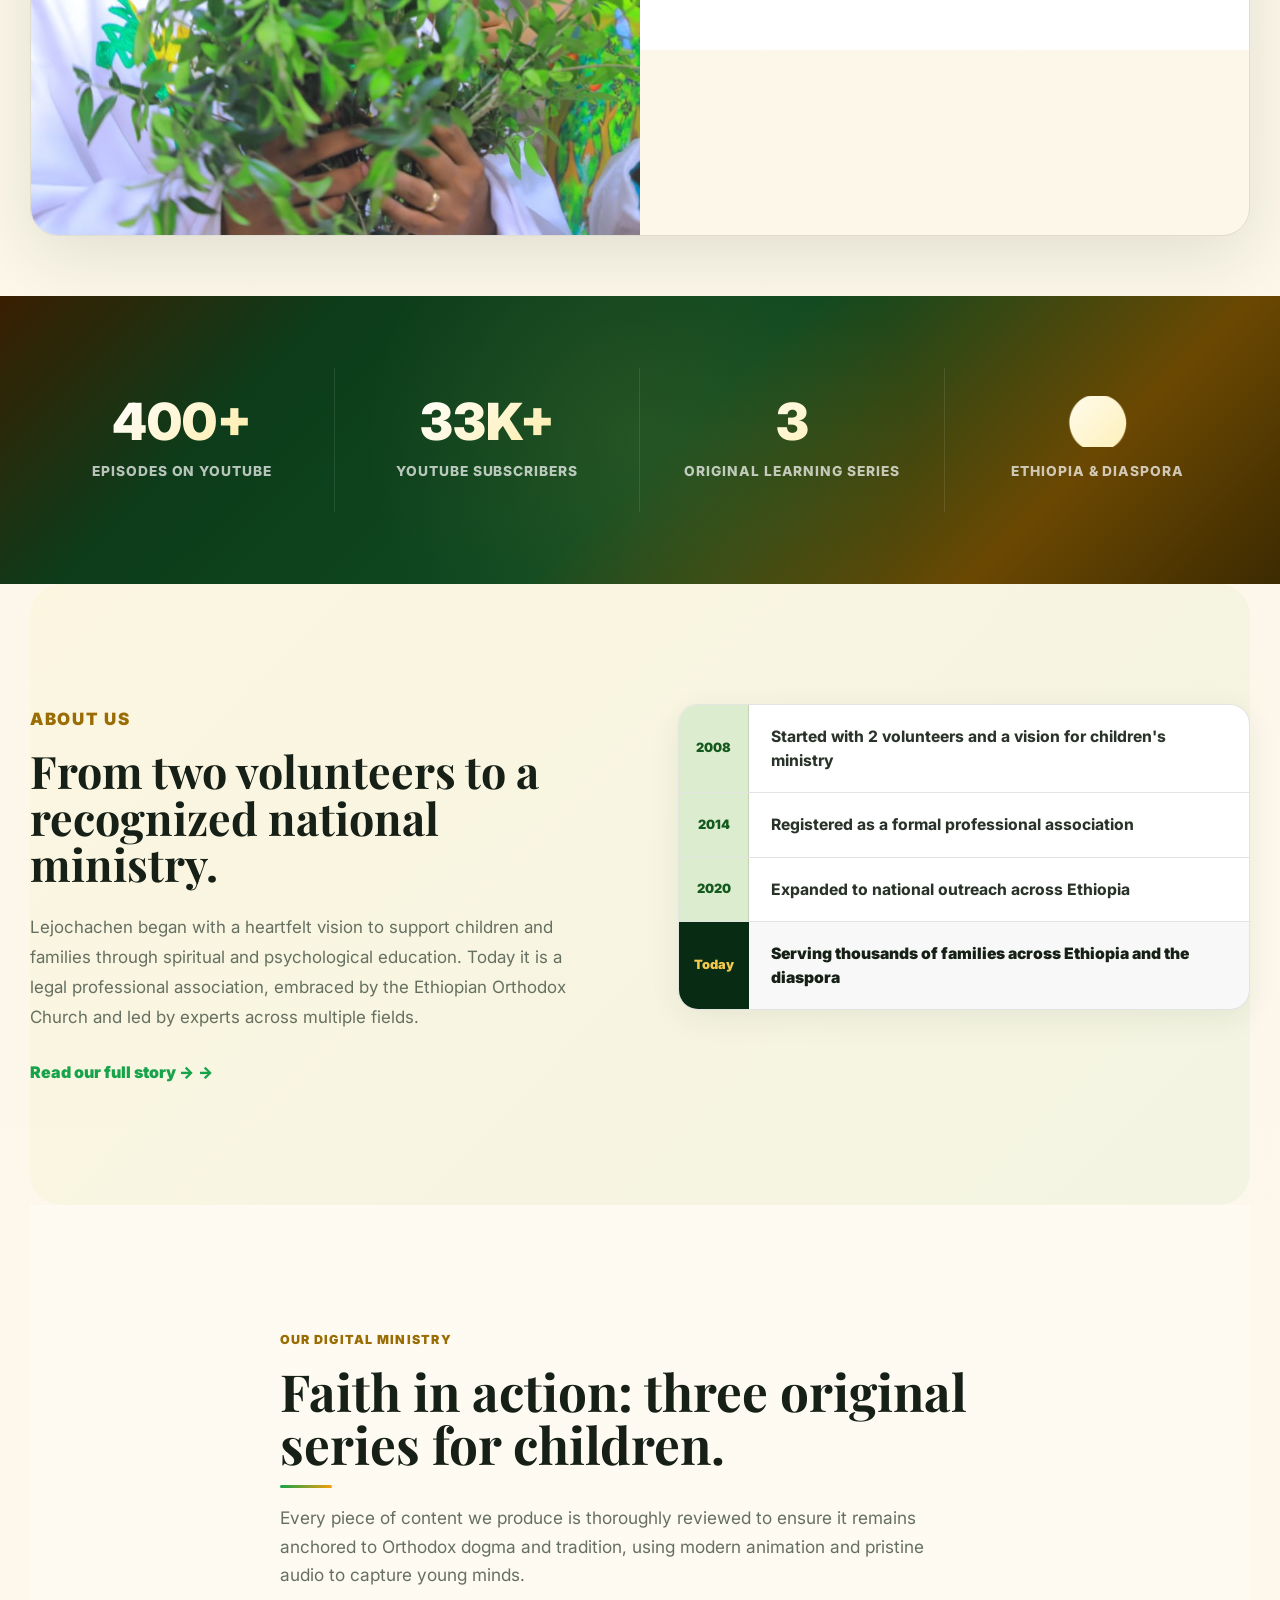
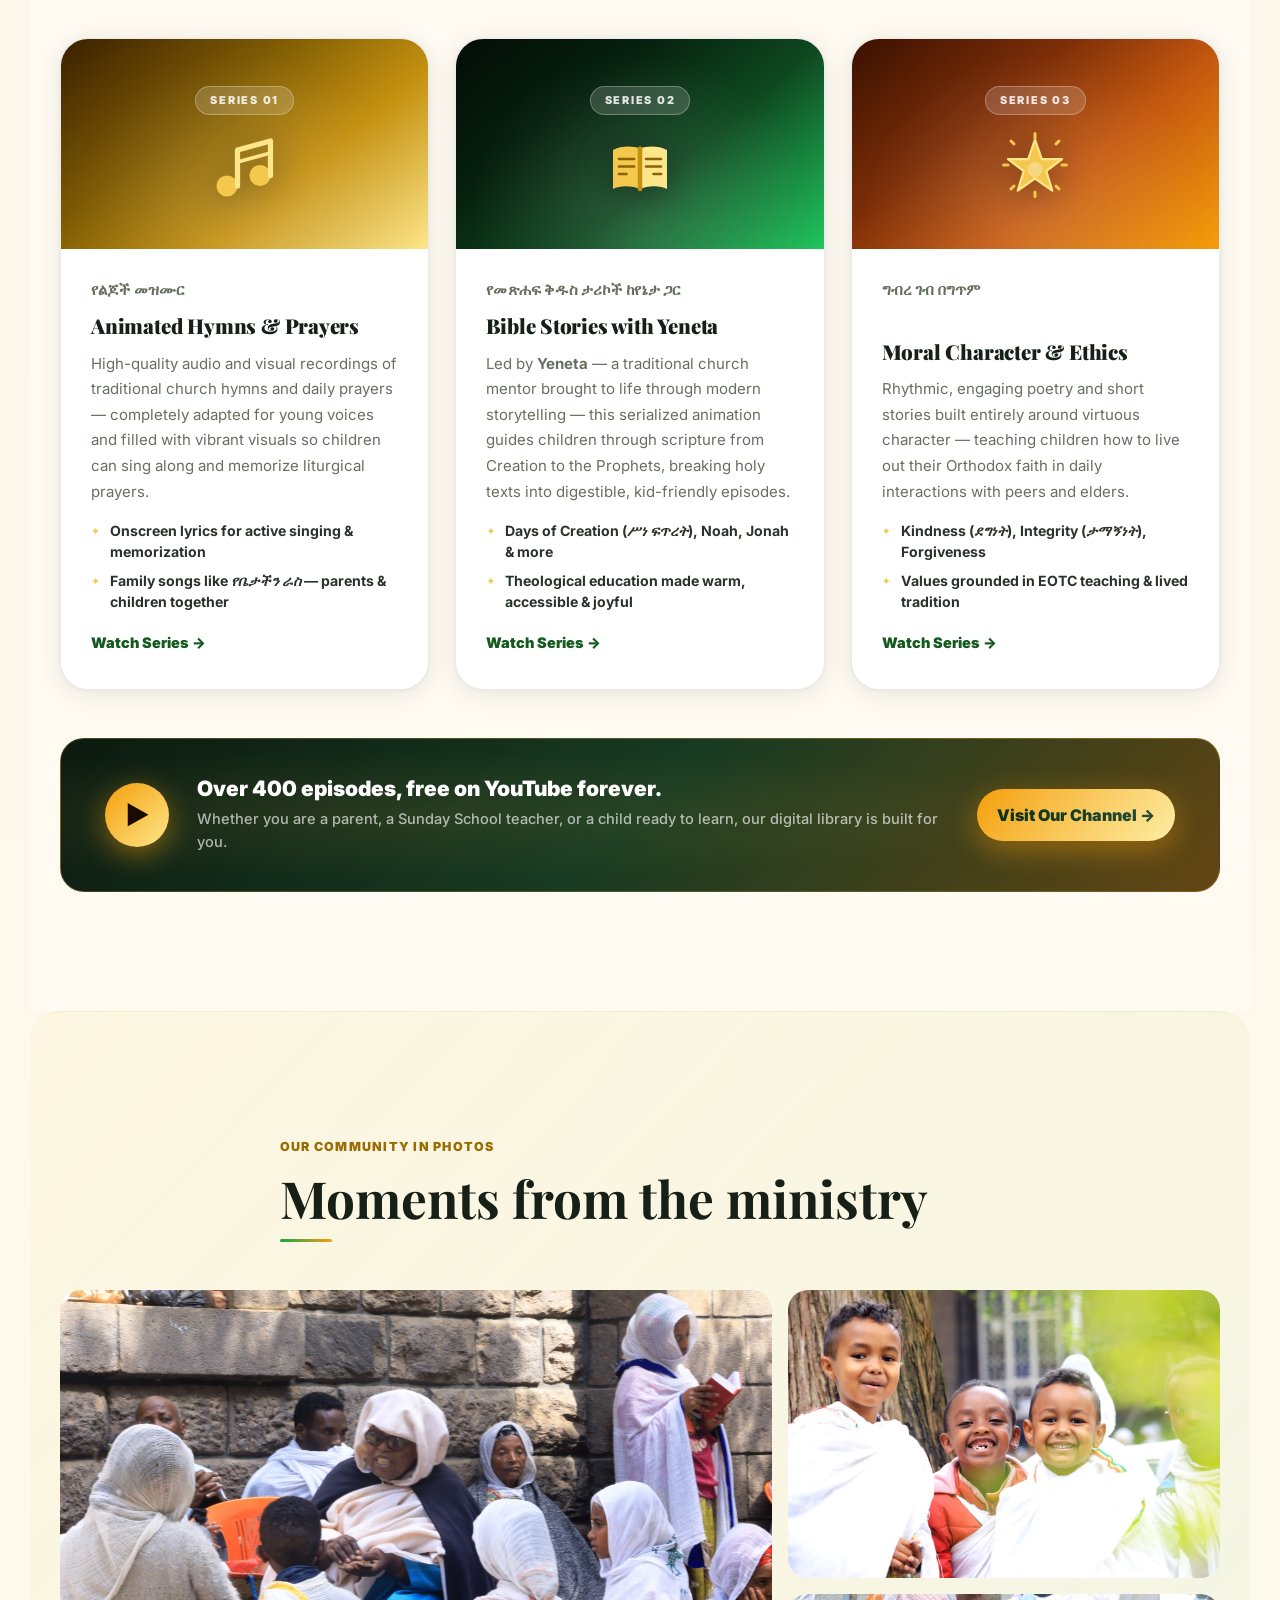
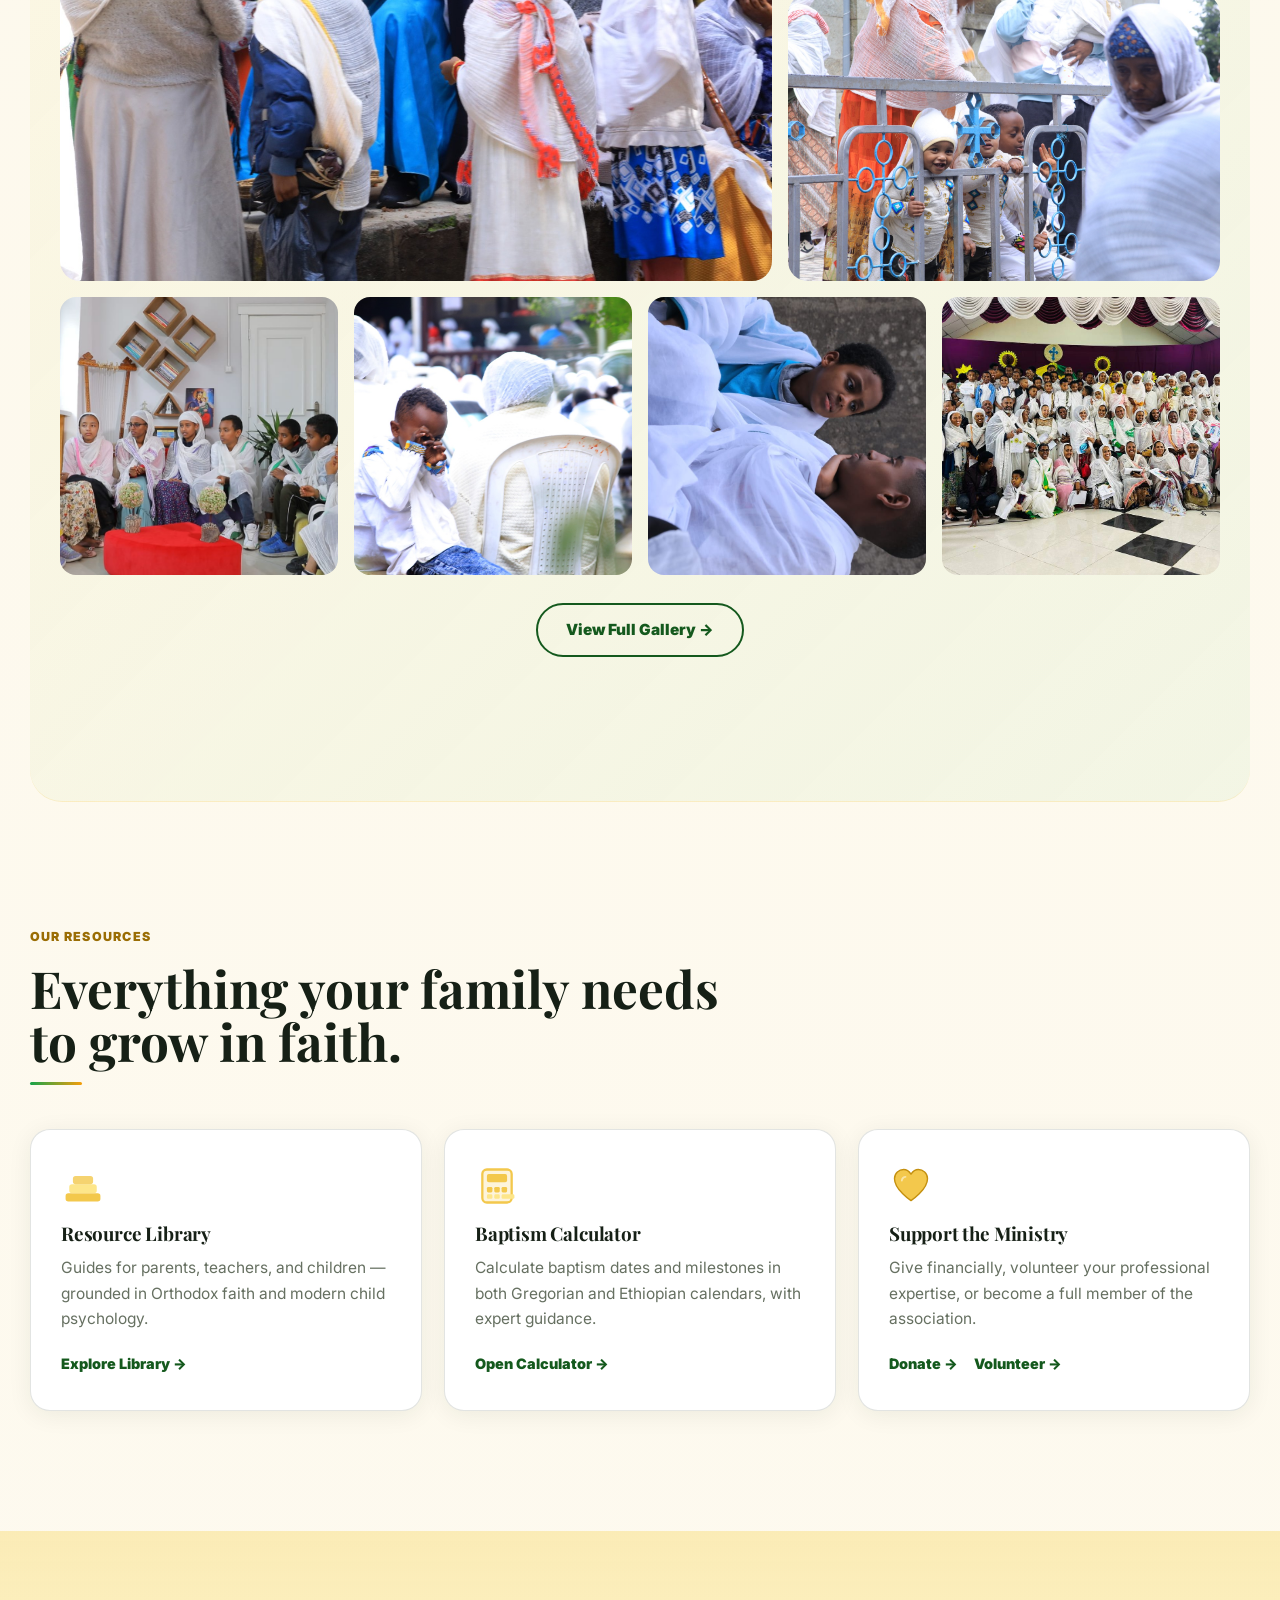
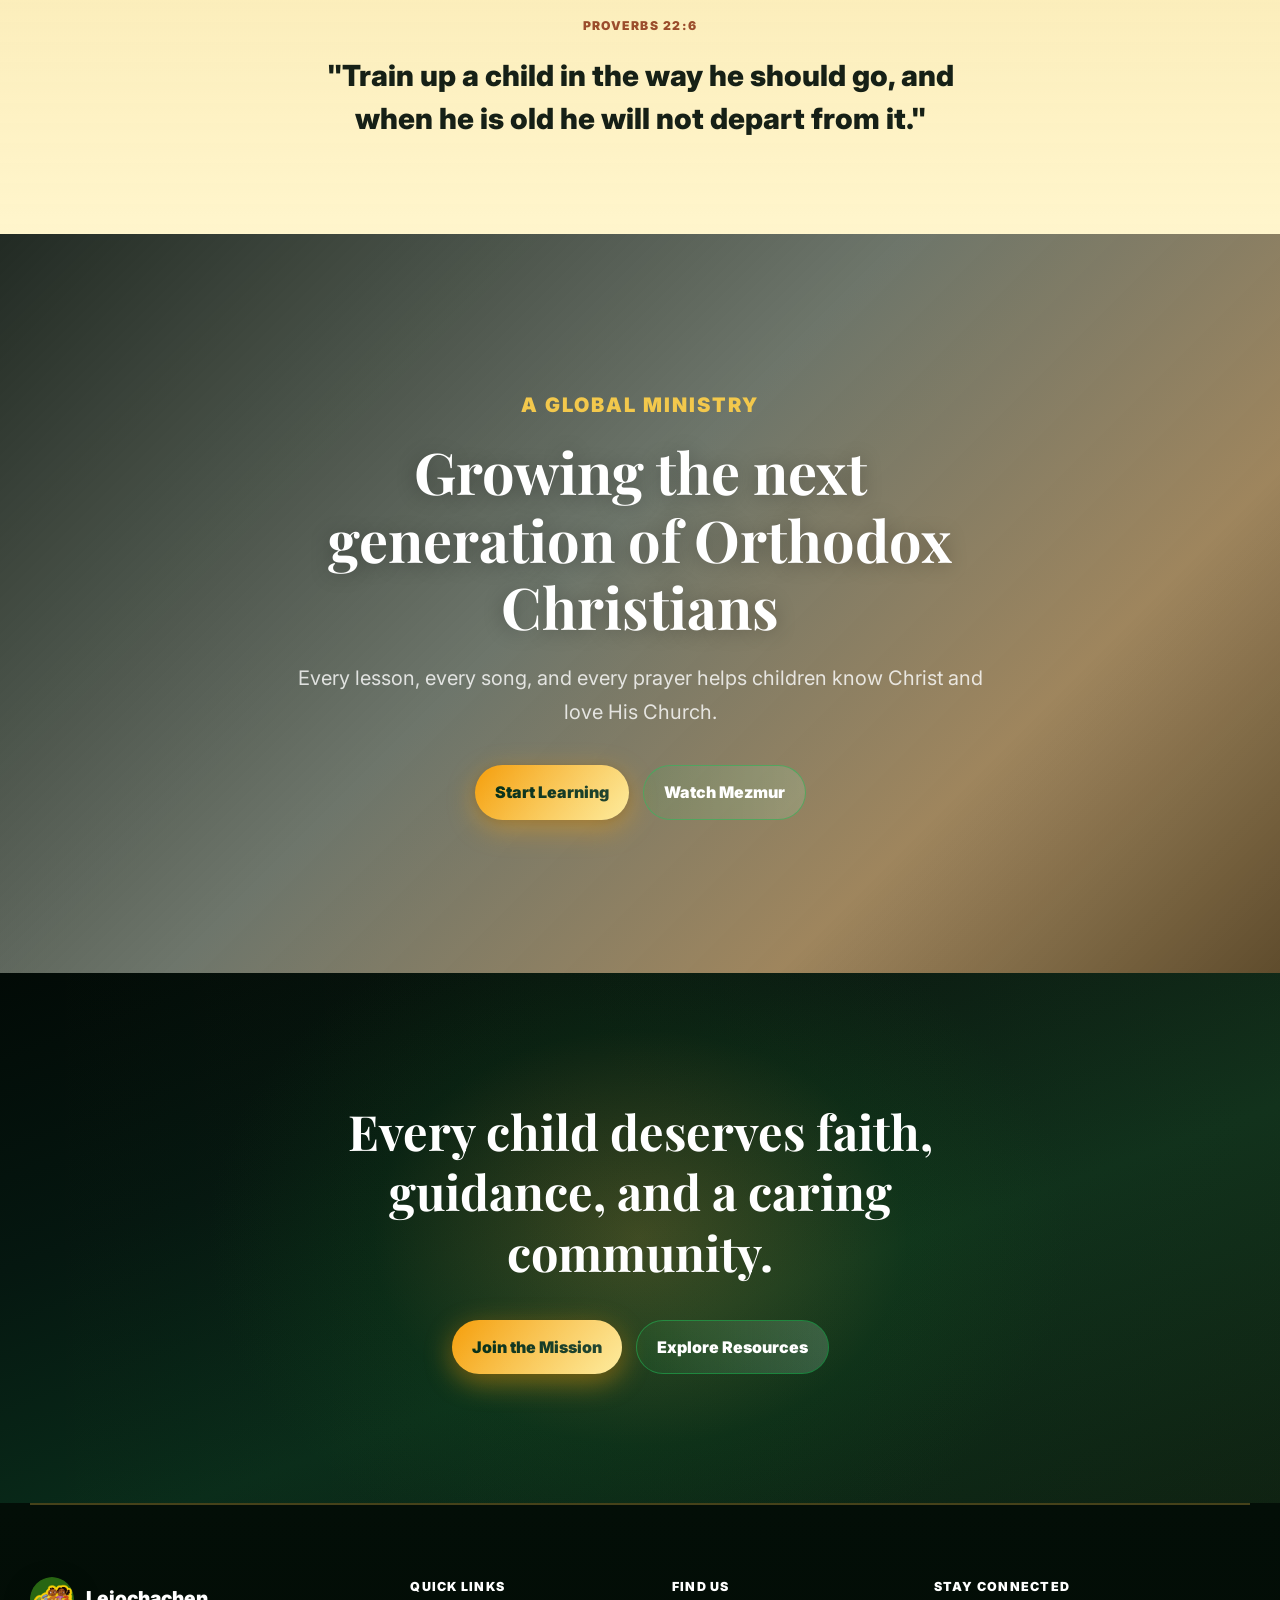
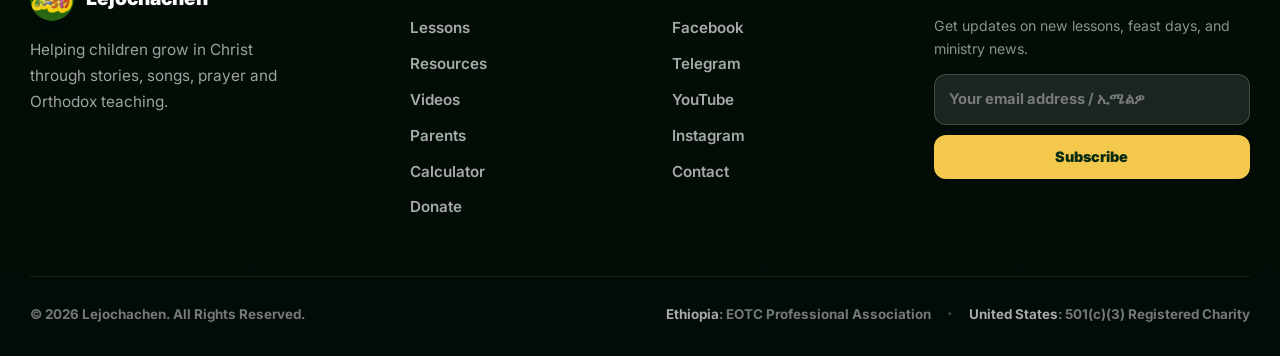
==== commit ee21bd19: "Major UI overhaul: fonts, language persistence, support page, and layout fixes - Add Playfair Displa" ====
--- a/index.html
+++ b/index.html
@@ -26,18 +26,17 @@
             <a href="about.html#leadership"><span class="lang en">Leadership</span><span class="lang am">አመራር</span></a>
           </div>
         </div>
-        <a href="index.html#work"><span class="lang en">Our Work</span><span class="lang am">ሥራችን</span></a>
         <div class="nav-item">
-          <a href="resources.html"><span class="lang en">Resources</span><span class="lang am">መረጃዎች</span></a>
+          <a href="resources.html"><span class="lang en">Resources</span><span class="lang am">ግብዓቶች</span></a>
           <div class="dropdown-menu">
             <a href="resources.html#youtube"><span class="lang en">YouTube Channel</span><span class="lang am">የዩቱብ ቻናል</span></a>
-            <a href="resources.html#family-registry"><span class="lang en">Family Spiritual Registry</span><span class="lang am">የቤተሰብ ማኅደር</span></a>
-            <a href="resources.html#photo-archive"><span class="lang en">Photo Archive</span><span class="lang am">የፎቶ ማኅደር</span></a>
-          </div>
-        </div>
-        <a href="baptism.html"><span class="lang en">Calculator</span><span class="lang am">ማስያ</span></a>
+            <a href="parents.html"><span class="lang en">For Parents</span><span class="lang am">ለወላጆች</span></a>
+            <a href="children.html"><span class="lang en">For Children</span><span class="lang am">ለልጆች</span></a>
+          </div>
+        </div>
+        <a href="baptism.html"><span class="lang en">Calculator</span><span class="lang am">ቀመር (ካልኩሌተር)</span></a>
         <div class="nav-item">
-          <a href="support.html"><span class="lang en">Support</span><span class="lang am">ድጋፍ</span></a>
+          <a href="support.html"><span class="lang en">Support</span><span class="lang am">ይደግፉን</span></a>
           <div class="dropdown-menu">
             <a href="support.html#why"><span class="lang en">Why Support Us</span><span class="lang am">ለምን ይደግፉናል</span></a>
             <a href="support.html#give"><span class="lang en">Give / Volunteer</span><span class="lang am">ይስጡ / ያገልግሉ</span></a>
@@ -53,23 +52,24 @@
       </div>
     </nav>
 
+    <!-- HERO -->
     <section class="hero">
       <div class="hero-copy">
         <p class="eyebrow">
-          <span class="lang en">Professional Association for Children & Families</span>
-          <span class="lang am">የልጆችና የቤተሰብ የሙያ ማኅበር</span>
+          <span class="lang en">Professional Association for Children &amp; Families</span>
+          <span class="lang am">የሕፃናት እና ቤተሰብ ሙያዊ ማኅበር</span>
         </p>
         <h1>
-          <span class="lang en">Let’s raise our children together.</span>
-          <span class="lang am">ልጆቻችንን አብረን እናሳድግ!</span>
+          <span class="lang en">Let's raise our children together.</span>
+          <span class="lang am">ልጆቻችንን አብረን እናሳድግ።</span>
         </h1>
         <p class="hero-lead">
           <span class="lang en">A church-embraced professional association supporting children and parents through spiritual formation, family education, and expert guidance.</span>
-          <span class="lang am">መንፈሳዊ ምስረታን፣ የቤተሰብ ትምህርትን እና የባለሙያ መመሪያን በማዋሃድ ልጆችንና ወላጆችን የሚደግፍ በቤተ ክርስቲያን የታቀፈ የሙያ ማኅበር።</span>
+          <span class="lang am">በቤተ ክርስቲያን ዕውቅና እና ድጋፍ የተሰጠው፣ ሕፃናትን እና ወላጆችን በመንፈሳዊ ዕድገት፣ በቤተሰብ ትምህርት እና በባለሙያ መመሪያ የሚያግዝ ሙያዊ ማኅበር።</span>
         </p>
         <div class="hero-actions">
-          <a class="btn primary" href="support.html#contact"><span class="lang en">Join Us</span><span class="lang am">ይቀላቀሉን</span></a>
-          <a class="btn ghost" href="resources.html"><span class="lang en">Explore Resources</span><span class="lang am">መረጃዎችን ያስሱ</span></a>
+          <a class="btn primary" href="support.html#contact"><span class="lang en">Join Us</span><span class="lang am">ማኅበሩን ይቀላቀሉ</span></a>
+          <a class="btn ghost" href="resources.html"><span class="lang en">Explore Resources</span><span class="lang am">ግብዓቶችን ይመርምሩ</span></a>
         </div>
       </div>
 
@@ -77,108 +77,569 @@
         <div class="hero-photo-card" data-gallery-card>
           <img src="assets/gallery/PHOTO-2026-06-06-01-28-52 2.jpg" alt="Children served by Lejochachen" data-gallery-img>
         </div>
-        <div class="verse-card">
-          <span class="mini-label"><span class="lang en">Our Solution</span><span class="lang am">መፍትሔያችን</span></span>
-          <p><span class="lang en">This is the way.</span><span class="lang am">ይኸው መንገዱ!</span></p>
-          <strong><span class="lang en">Spiritual education. Psychological support. Parent guidance.</span><span class="lang am">መንፈሳዊ ትምህርት። ሥነ-ልቦናዊ ድጋፍ። የወላጆች መመሪያ።</span></strong>
+        <div class="hero-stat-badge">
+          <strong>500+</strong>
+          <span>
+            <span class="lang en">families &amp; parents reached so far</span>
+            <span class="lang am">ቤተሰቦችና ወላጆች ተደርሷቸዋል</span>
+          </span>
         </div>
       </div>
     </section>
   </header>
 
   <main>
-    <section class="photo-story-section">
-      <div class="photo-story-copy">
-        <p class="eyebrow"><span class="lang en">Children at the center</span><span class="lang am">ልጆች በመሃል</span></p>
-        <h2><span class="lang en">A living ministry of worship, learning, friendship, and care.</span><span class="lang am">የአምልኮ፣ የትምህርት፣ የጓደኝነትና የእንክብካቤ ሕያው አገልግሎት።</span></h2>
-        <p><span class="lang en">Lejochachen brings Orthodox teaching into spaces where children can ask, sing, serve, create, and grow with mentors who know their faith and their world.</span><span class="lang am">ልጆቻችን ልጆች እንዲጠይቁ፣ እንዲዘምሩ፣ እንዲያገለግሉ፣ እንዲፈጥሩ እና ከእምነታቸውና ከዘመናቸው ጋር በሚገናኙ መሪዎች እንዲያድጉ የኦርቶዶክስ ትምህርትን ያቀርባል።</span></p>
-      </div>
-      <div class="photo-mosaic">
-        <figure class="mosaic-large" data-gallery-card>
-          <img src="assets/gallery/PHOTO-2026-06-06-01-28-53 2.jpg" alt="Children learning together" data-gallery-img>
-        </figure>
-        <figure data-gallery-card>
-          <img src="assets/gallery/PHOTO-2026-06-06-01-28-54 2.jpg" alt="Children in worship" data-gallery-img>
-        </figure>
-        <figure data-gallery-card>
-          <img src="assets/gallery/PHOTO-2026-06-06-01-28-55 2.jpg" alt="Children with traditional instruments" data-gallery-img>
-        </figure>
-      </div>
-    </section>
-
-    <section class="section about-section">
-      <div class="section-heading">
-        <p class="eyebrow"><span class="lang en">About Us</span><span class="lang am">ስለ እኛ</span></p>
-        <h2><span class="lang en">From a heartfelt vision to a recognized professional association.</span><span class="lang am">ከልባዊ ርዕይ ወደ ዕውቅና ያገኘ የሙያ ማኅበር።</span></h2>
-      </div>
-      <div class="about-grid">
-        <article class="story-card">
-          <p><span class="lang en">Lejochachen began with two volunteers who wanted to serve children and families through spiritual and psychological education. Today, that vision has grown into a legal professional association supported by experts across multiple fields.</span><span class="lang am">ልጆቻችን ለልጆችና ለቤተሰቦች መንፈሳዊና ሥነ-ልቦናዊ ትምህርት ለማቅረብ በፈለጉ ሁለት በጎ ፈቃደኞች ተጀመረ። ዛሬ ይህ ራዕይ የተለያዩ ባለሙያዎችን ያቀፈ ሕጋዊ የሙያ ማኅበር ሆኗል።</span></p>
-          <a class="text-link" href="about.html"><span class="lang en">Read our story</span><span class="lang am">ታሪካችንን ያንብቡ</span></a>
+
+    <!-- ① CHILDREN AT THE CENTER — split layout (white) -->
+    <section class="children-split-section">
+      <div class="children-split sr">
+        <div class="children-split-img">
+          <img src="assets/gallery/PHOTO-2026-06-06-01-28-53 2.jpg" alt="Children learning and worshipping together">
+        </div>
+        <div class="children-split-copy">
+          <p class="eyebrow">
+            <span class="lang en">A Digital Sunday School</span>
+            <span class="lang am">ዲጂታል ሰንበት ትምህርት ቤት</span>
+          </p>
+          <h2>
+            <span class="lang en">Animated mezmur, scripture, and moral education, made for the next generation.</span>
+            <span class="lang am">ለቀጣዩ ትውልድ የተሰራ — የልጆች መዝሙር፣ የቅዱሳት መጻሕፍት ታሪኮች እና ሥነ-ምግባር ትምህርት።</span>
+          </h2>
+          <p>
+            <span class="lang en">Through a vibrant YouTube channel trusted by families worldwide, Lejochachen brings EOTC teaching into every home — every video reviewed to remain anchored in Orthodox dogma, tradition, and love.</span>
+            <span class="lang am">በዓለም ዙሪያ ቤተሰቦች የሚያምኑበት ዩቲዩብ ቻናል አማካኝነት ልጆቻችን የኢኦተቤ ትምህርትን ወደ ሁሉም ቤት ያደርሳል — ሁሉም ቪዲዮ ከኦርቶዶክስ ዶግማና ትውፊት ጋር የሚስማማ መሆኑ የሚረጋገጥ ነው።</span>
+          </p>
+          <ul class="check-list">
+            <li>
+              <span class="check-icon">
+                <svg viewBox="0 0 48 48" fill="none" xmlns="http://www.w3.org/2000/svg">
+                  <circle cx="12" cy="38" r="7" fill="#f3c84c"/>
+                  <circle cx="34" cy="31" r="7" fill="#f3c84c"/>
+                  <path d="M19 38V14L41 8V31" stroke="#fde68a" stroke-width="3.5" stroke-linecap="round" stroke-linejoin="round"/>
+                  <path d="M19 22L41 16" stroke="#fde68a" stroke-width="2.5" stroke-linecap="round"/>
+                </svg>
+              </span>
+              <span><span class="lang en">Animated Hymns &amp; Prayers</span><span class="lang am">የልጆች መዝሙር</span></span>
+            </li>
+            <li>
+              <span class="check-icon">
+                <svg viewBox="0 0 48 48" fill="none" xmlns="http://www.w3.org/2000/svg">
+                  <path d="M24 13C20 11 11 11 6 14V40C11 37 20 38 24 40Z" fill="#f3c84c"/>
+                  <path d="M24 13C28 11 37 11 42 14V40C37 37 28 38 24 40Z" fill="#fde68a"/>
+                  <path d="M24 40V13" stroke="#c4900f" stroke-width="3" stroke-linecap="round"/>
+                  <path d="M10 20H20M10 25H20" stroke="#8b6204" stroke-width="1.8" stroke-linecap="round"/>
+                  <path d="M28 20H38M28 25H38" stroke="#8b6204" stroke-width="1.8" stroke-linecap="round"/>
+                </svg>
+              </span>
+              <span><span class="lang en">Bible Stories with Yeneta</span><span class="lang am">የመጽሐፍ ቅዱስ ታሪኮች ከየኔታ ጋር</span></span>
+            </li>
+            <li>
+              <span class="check-icon">
+                <svg viewBox="0 0 48 48" fill="none" xmlns="http://www.w3.org/2000/svg">
+                  <path d="M24 7L28.5 20H42L31.5 28L35.5 41L24 33L12.5 41L16.5 28L6 20H19.5L24 7Z" fill="#f3c84c" stroke="#fde68a" stroke-width="1.5" stroke-linejoin="round"/>
+                  <circle cx="24" cy="27" r="5" fill="rgba(255,255,255,0.30)"/>
+                </svg>
+              </span>
+              <span><span class="lang en">Moral Character in Poetry</span><span class="lang am">ግብረ ገብ በግጥም</span></span>
+            </li>
+            <li>
+              <span class="check-icon">
+                <svg viewBox="0 0 48 48" fill="none" xmlns="http://www.w3.org/2000/svg">
+                  <path d="M5 22L24 8L43 22" stroke="#f3c84c" stroke-width="2.5" stroke-linecap="round" stroke-linejoin="round"/>
+                  <path d="M9 20V40H39V20" fill="rgba(243,200,76,0.18)" stroke="#f3c84c" stroke-width="2.5" stroke-linejoin="round"/>
+                  <path d="M24 28V38M19 33H29" stroke="#f3c84c" stroke-width="2.5" stroke-linecap="round"/>
+                </svg>
+              </span>
+              <span><span class="lang en">Family Worship Content</span><span class="lang am">የቤተሰብ አምልኮ ይዘት</span></span>
+            </li>
+          </ul>
+          <a class="text-link" href="resources.html#youtube">
+            <span class="lang en">Watch on YouTube →</span>
+            <span class="lang am">በዩቲዩብ ይመልከቱ →</span>
+          </a>
+        </div>
+      </div>
+    </section>
+
+    <!-- ② REACH BAND — real YouTube numbers -->
+    <div class="impact-band">
+      <div class="impact-band-inner sr-stagger">
+        <div class="impact-stat sr">
+          <strong>400+</strong>
+          <span><span class="lang en">Episodes on YouTube</span><span class="lang am">ቪዲዮዎች በዩቲዩብ</span></span>
+        </div>
+        <div class="impact-stat sr">
+          <strong>33K+</strong>
+          <span><span class="lang en">YouTube Subscribers</span><span class="lang am">የዩቲዩብ ደንበኞች</span></span>
+        </div>
+        <div class="impact-stat sr">
+          <strong>3</strong>
+          <span><span class="lang en">Original Learning Series</span><span class="lang am">ዋና ዋና የትምህርት ተከታታይ ቪዲዮዎች</span></span>
+        </div>
+        <div class="impact-stat sr">
+          <strong>🌍</strong>
+          <span><span class="lang en">Ethiopia &amp; Diaspora</span><span class="lang am">ኢትዮጵያ እና ዲያስፖራ</span></span>
+        </div>
+      </div>
+    </div>
+
+    <!-- ③ ABOUT + TIMELINE — white -->
+    <section class="section about-section" id="about">
+      <div class="about-timeline-grid">
+        <div class="about-story-col sr sr--left">
+          <p class="eyebrow">
+            <span class="lang en">About Us</span>
+            <span class="lang am">ስለ እኛ</span>
+          </p>
+          <h2>
+            <span class="lang en">From two volunteers to a recognized national ministry.</span>
+            <span class="lang am">ከሁለት በጎ ፈቃደኞች እስከ ዕውቅና ያገኘ አገራዊ አገልግሎት።</span>
+          </h2>
+          <p>
+            <span class="lang en">Lejochachen began with a heartfelt vision to support children and families through spiritual and psychological education. Today it is a legal professional association, embraced by the Ethiopian Orthodox Church and led by experts across multiple fields.</span>
+            <span class="lang am">ልጆቻችን አገልግሎቱን የጀመረው ሕፃናትን እና ቤተሰቦችን በመንፈሳዊ እና ስነ-ልቦናዊ ትምህርት ለማገልገል በፈለጉ ሁለት በጎ ፈቃደኞች ነበር። ዛሬ ያ ራዕይ አድጎ ሕጋዊ ሙያዊ ማኅበር ለመሆን በቅቷል።</span>
+          </p>
+          <a class="text-link" href="about.html">
+            <span class="lang en">Read our full story →</span>
+            <span class="lang am">ሙሉ ታሪካችንን ያንብቡ →</span>
+          </a>
+        </div>
+
+        <div class="sr sr--right">
+          <ol class="ministry-timeline">
+            <li class="timeline-item">
+              <span class="timeline-year">2008</span>
+              <span class="timeline-event">
+                <span class="lang en">Started with 2 volunteers and a vision for children's ministry</span>
+                <span class="lang am">ለሕፃናት አገልግሎት በ2 በጎ ፈቃደኞች ተጀመረ</span>
+              </span>
+            </li>
+            <li class="timeline-item">
+              <span class="timeline-year">2014</span>
+              <span class="timeline-event">
+                <span class="lang en">Registered as a formal professional association</span>
+                <span class="lang am">ሕጋዊ ሙያዊ ማኅበር ሆኖ ተመዘገበ</span>
+              </span>
+            </li>
+            <li class="timeline-item">
+              <span class="timeline-year">2020</span>
+              <span class="timeline-event">
+                <span class="lang en">Expanded to national outreach across Ethiopia</span>
+                <span class="lang am">አገር አቀፍ ተደራሽነት ተስፋፋ</span>
+              </span>
+            </li>
+            <li class="timeline-item timeline-today">
+              <span class="timeline-year">Today</span>
+              <span class="timeline-event">
+                <span class="lang en">Serving thousands of families across Ethiopia and the diaspora</span>
+                <span class="lang am">በኢትዮጵያ እና በዲያስፖራ ሺዎች ቤተሰቦችን ያገለግላል</span>
+              </span>
+            </li>
+          </ol>
+        </div>
+      </div>
+    </section>
+
+    <!-- ④ DIGITAL MINISTRY — 3 YouTube series showcase -->
+    <section class="section digital-ministry-section">
+      <div class="section-heading compact sr" style="width:min(1400px,calc(100% - 60px));margin-left:auto;margin-right:auto;">
+        <p class="eyebrow">
+          <span class="lang en">Our Digital Ministry</span>
+          <span class="lang am">የእኛ የዲጂታል አገልግሎት</span>
+        </p>
+        <h2>
+          <span class="lang en">Faith in action: three original series for children.</span>
+          <span class="lang am">እምነት በተግባር — ለሕፃናት ሦስት ዋና ዋና ተከታታይ ቪዲዮዎች።</span>
+        </h2>
+        <p class="section-lead">
+          <span class="lang en">Every piece of content we produce is thoroughly reviewed to ensure it remains anchored to Orthodox dogma and tradition, using modern animation and pristine audio to capture young minds.</span>
+          <span class="lang am">የምናዘጋጀው እያንዳንዱ ይዘት የቤተክርስቲያንን ዶግማ፣ ቀኖና እና ትውፊት የጠበቀ መሆኑ በሊቃውንት የሚረጋገጥ ሲሆን፣ ዘመናዊ አኒሜሽን እና ድምፅ ቴክኖሎጂዎችን እንጠቀማለን።</span>
+        </p>
+      </div>
+
+      <div class="series-grid sr-stagger">
+
+        <!-- Series 1: Animated Hymns -->
+        <article class="series-card">
+          <div class="series-card-header series-header--gold">
+            <span class="series-badge"><span class="lang en">Series 01</span><span class="lang am">ተከታታይ 01</span></span>
+            <svg class="series-main-emoji" viewBox="0 0 48 48" fill="none" xmlns="http://www.w3.org/2000/svg">
+              <circle cx="12" cy="38" r="7" fill="#f3c84c"/>
+              <circle cx="34" cy="31" r="7" fill="#f3c84c"/>
+              <path d="M19 38V14L41 8V31" stroke="#fde68a" stroke-width="3.5" stroke-linecap="round" stroke-linejoin="round"/>
+              <path d="M19 22L41 16" stroke="#fde68a" stroke-width="2.5" stroke-linecap="round"/>
+            </svg>
+            <div class="series-header-glow"></div>
+          </div>
+          <div class="series-card-body">
+            <p class="series-am-title">የልጆች መዝሙር</p>
+            <h3><span class="lang en">Animated Hymns &amp; Prayers</span><span class="lang am">የልጆች መዝሙሮች እና ጸሎታት</span></h3>
+            <p>
+              <span class="lang en">High-quality audio and visual recordings of traditional church hymns and daily prayers — completely adapted for young voices and filled with vibrant visuals so children can sing along and memorize liturgical prayers.</span>
+              <span class="lang am">ባሕላዊ የቤተክርስቲያን መዝሙራትን እና የዘወትር ጸሎታትን ለሕፃናት ድምፅ በሚስማማ መልኩ በከፍተኛ ጥራት እናዘጋጃለን — ሕፃናት አብረው እንዲዘምሩ ደማቅ ምስሎችና ጽሑፎች ያካትቱ ናቸው።</span>
+            </p>
+            <ul class="series-feature-list">
+              <li><span class="lang en">Onscreen lyrics for active singing &amp; memorization</span><span class="lang am">ሕፃናት አብረው ዘምረው ሊያጠኑ የሚያስችሉ ጽሑፎች</span></li>
+              <li><span class="lang en">Family songs like <em>የቤታችን ራስ</em> — parents &amp; children together</span><span class="lang am">እንደ "የቤታችን ራስ" ወላጆችና ልጆች አብረው የሚዘምሩ</span></li>
+            </ul>
+            <a class="series-watch-btn" href="resources.html#youtube">
+              <span class="lang en">Watch Series →</span>
+              <span class="lang am">ቪዲዮዎችን ይመልከቱ →</span>
+            </a>
+          </div>
         </article>
-        <aside class="identity-card">
-          <span class="mini-label"><span class="lang en">Who We Are</span><span class="lang am">የእኛ ማንነት</span></span>
-          <p><span class="lang en">A Church-embraced, professionally led association committed to healthy children and strengthened families.</span><span class="lang am">በቤተ ክርስቲያን የታቀፈ፣ በባለሙያዎች የሚመራ፣ ጤናማ ልጆችንና ጽኑ ቤተሰቦችን ለመገንባት የቆመ ማኅበር።</span></p>
-        </aside>
-      </div>
-    </section>
-
-    <section class="scripture-break">
-      <span class="mini-label"><span class="lang en">Our Guiding Verse</span><span class="lang am">የአገልግሎታችን መሪ ጥቅስ</span></span>
-      <blockquote><span class="lang en">“Train up a child in the way he should go, and when he is old he will not depart from it.”</span><span class="lang am">“ልጅን በሚሔድበት መንገድ ምራው በሸመገለም ጊዜ ከእርሱ ፈቀቅ አይልም፡፡”</span></blockquote>
-      <strong><span class="lang en">Proverbs 22:6</span><span class="lang am">መጽሐፈ ምሳሌ 22፡6</span></strong>
-    </section>
-
-    <section id="work" class="section work-section">
-      <div class="section-heading compact">
-        <p class="eyebrow"><span class="lang en">Our Solution</span><span class="lang am">መፍትሔያችን</span></p>
-        <h2><span class="lang en">This is the way.</span><span class="lang am">ይኸው መንገዱ!</span></h2>
-        <p class="section-lead"><span class="lang en">Explore expert-led manuals, training sessions, media, and tools designed to anchor your family.</span><span class="lang am">ቤተሰብዎን ለማጽናት የተዘጋጁ በባለሙያ የሚመሩ መመሪያዎችን፣ ሥልጠናዎችን፣ ሚዲያዎችን እና መሳሪያዎችን ያስሱ።</span></p>
-      </div>
-
-      <!-- Media Delivery Pillar -->
-      <div class="media-pillar-banner">
-        <div class="media-pillar-icon">▶</div>
-        <blockquote class="media-pillar-quote">
-          <span class="lang en">"One of the main ways we deliver our service is by providing high-quality and modern media content tailored for children and parents."</span>
-          <span class="lang am">"አገልግሎታችንን ከምናቀርببባቸው ዋናዎቹ መንገዶች አንዱ ለልጆችና ለወላጆች የተዘጋጀ ከፍተኛ ጥራት ያለው ዘመናዊ ሚዲያ ይዘት ማቅረብ ነው።"</span>
+
+        <!-- Series 2: Bible Stories with Yeneta -->
+        <article class="series-card">
+          <div class="series-card-header series-header--green">
+            <span class="series-badge"><span class="lang en">Series 02</span><span class="lang am">ተከታታይ 02</span></span>
+            <svg class="series-main-emoji" viewBox="0 0 48 48" fill="none" xmlns="http://www.w3.org/2000/svg">
+              <path d="M24 13C20 11 11 11 6 14V40C11 37 20 38 24 40Z" fill="#f3c84c"/>
+              <path d="M24 13C28 11 37 11 42 14V40C37 37 28 38 24 40Z" fill="#fde68a"/>
+              <path d="M24 40V13" stroke="#c4900f" stroke-width="3" stroke-linecap="round"/>
+              <path d="M10 20H20M10 25H20M10 30H15" stroke="#8b6204" stroke-width="1.8" stroke-linecap="round"/>
+              <path d="M28 20H38M28 25H38M33 30H38" stroke="#8b6204" stroke-width="1.8" stroke-linecap="round"/>
+            </svg>
+            <div class="series-header-glow"></div>
+          </div>
+          <div class="series-card-body">
+            <p class="series-am-title">የመጽሐፍ ቅዱስ ታሪኮች ከየኔታ ጋር</p>
+            <h3><span class="lang en">Bible Stories with Yeneta</span><span class="lang am">ከየኔታ ጋር</span></h3>
+            <p>
+              <span class="lang en">Led by <strong>Yeneta</strong> — a traditional church mentor brought to life through modern storytelling — this serialized animation guides children through scripture from Creation to the Prophets, breaking holy texts into digestible, kid-friendly episodes.</span>
+              <span class="lang am">ባሕላዊ የቤተክርስቲያን መምህር <strong>የኔታ</strong> አኒሜሽን ሆኖ ሕፃናትን ስለ ፍጥረት፣ ስለ ዮናስ፣ ስለ ኖኅ — ከስነ-ፍጥረት እስከ ነቢያት — ታሪኮች ክፍል ክፍል ቀላል ባለ ቋንቋ ያስረዳቸዋል።</span>
+            </p>
+            <ul class="series-feature-list">
+              <li><span class="lang en">Days of Creation (<em>ሥነ ፍጥረት</em>), Noah, Jonah &amp; more</span><span class="lang am">ስለ ፍጥረት፣ ስለ ኖኅ፣ ስለ ዮናስ እና ሌሎች</span></li>
+              <li><span class="lang en">Theological education made warm, accessible &amp; joyful</span><span class="lang am">ከባድ ትምህርት ቀልብ የሚስብ ቀለል ያለ አቀራረብ</span></li>
+            </ul>
+            <a class="series-watch-btn" href="resources.html#youtube">
+              <span class="lang en">Watch Series →</span>
+              <span class="lang am">ቪዲዮዎችን ይመልከቱ →</span>
+            </a>
+          </div>
+        </article>
+
+        <!-- Series 3: Moral Character -->
+        <article class="series-card">
+          <div class="series-card-header series-header--amber">
+            <span class="series-badge"><span class="lang en">Series 03</span><span class="lang am">ተከታታይ 03</span></span>
+            <svg class="series-main-emoji" viewBox="0 0 48 48" fill="none" xmlns="http://www.w3.org/2000/svg">
+              <path d="M24 7L28.5 20H42L31.5 28L35.5 41L24 33L12.5 41L16.5 28L6 20H19.5L24 7Z" fill="#f3c84c" stroke="#fde68a" stroke-width="1.5" stroke-linejoin="round"/>
+              <circle cx="24" cy="27" r="5" fill="rgba(255,255,255,0.30)"/>
+              <path d="M24 3V6M40 8L38 10M45 24H42M40 40L38 38M24 45V42M8 40L10 38M3 24H6M8 8L10 10" stroke="#f3c84c" stroke-width="2" stroke-linecap="round"/>
+            </svg>
+            <div class="series-header-glow"></div>
+          </div>
+          <div class="series-card-body">
+            <p class="series-am-title">ግብረ ገብ በግጥም</p>
+            <h3><span class="lang en">Moral Character &amp; Ethics</span><span class="lang am">ሥነ-ምግባር ትምህርት</span></h3>
+            <p>
+              <span class="lang en">Rhythmic, engaging poetry and short stories built entirely around virtuous character — teaching children how to live out their Orthodox faith in daily interactions with peers and elders.</span>
+              <span class="lang am">ሕፃናት የኦርቶዶክስ እምነታቸውን ከእኩዮቻቸውና ከሽማግሌዎች ጋር ባሏቸው ዘወትር ግንኙነቶች ውስጥ እንዴት ሊኖሩ እንደሚገባቸው ዜማ ያለው ግጥምና አጫጭር ታሪኮችን ያቀርባል።</span>
+            </p>
+            <ul class="series-feature-list">
+              <li><span class="lang en">Kindness (<em>ደግነት</em>), Integrity (<em>ታማኝነት</em>), Forgiveness</span><span class="lang am">ደግነት፣ ታማኝነት፣ ይቅርታ እና ሌሎች ዕሴቶች</span></li>
+              <li><span class="lang en">Values grounded in EOTC teaching &amp; lived tradition</span><span class="lang am">ሁሉም ዕሴቶች ከኢኦተቤ ትምህርትና ትውፊት ላይ ያረፉ</span></li>
+            </ul>
+            <a class="series-watch-btn" href="resources.html#youtube">
+              <span class="lang en">Watch Series →</span>
+              <span class="lang am">ቪዲዮዎችን ይመልከቱ →</span>
+            </a>
+          </div>
+        </article>
+
+      </div>
+
+      <!-- YouTube CTA strip -->
+      <div class="digital-youtube-cta sr">
+        <div class="digital-youtube-cta-inner">
+          <span class="digital-yt-icon">▶</span>
+          <div>
+            <p class="digital-yt-headline">
+              <span class="lang en">Over 400 episodes, free on YouTube forever.</span>
+              <span class="lang am">ከ400 በላይ ቪዲዮዎች — ሁልጊዜ በዩቲዩብ ይገኛሉ።</span>
+            </p>
+            <p class="digital-yt-sub">
+              <span class="lang en">Whether you are a parent, a Sunday School teacher, or a child ready to learn, our digital library is built for you.</span>
+              <span class="lang am">ወላጅ፣ የሰንበት ትምህርት ቤት መምህር ወይም ሊማር ዝግጁ ሕፃን ከሆኑ — የዲጂታል ቤተ-መጻሕፍታችን ለእርስዎ ተዘጋጅቷል።</span>
+            </p>
+          </div>
+          <a class="btn primary" href="resources.html#youtube">
+            <span class="lang en">Visit Our Channel →</span>
+            <span class="lang am">ቻናሉን ይጎብኙ →</span>
+          </a>
+        </div>
+      </div>
+    </section>
+
+    <!-- ⑤ GALLERY — photo hierarchy: 1 large + 2 medium + 4 small -->
+    <section class="section gallery-section" id="gallery">
+      <div class="section-heading compact sr" style="width:min(1400px,calc(100% - 60px));margin-left:auto;margin-right:auto;">
+        <p class="eyebrow">
+          <span class="lang en">Our Community in Photos</span>
+          <span class="lang am">ማኅበረሰባችን በፎቶ</span>
+        </p>
+        <h2>
+          <span class="lang en">Moments from the ministry</span>
+          <span class="lang am">ከአገልግሎቱ ቅጽበቶች</span>
+        </h2>
+      </div>
+
+      <div class="photo-hierarchy sr">
+        <div class="ph-featured">
+          <img src="assets/gallery/PHOTO-2026-06-06-01-44-07.jpg" alt="Children gathered in worship and learning">
+        </div>
+
+        <div class="ph-medium-stack">
+          <div>
+            <img src="assets/gallery/PHOTO-2026-06-06-01-28-52 2.jpg" alt="Children and families at a ministry event">
+          </div>
+          <div>
+            <img src="assets/gallery/PHOTO-2026-06-06-01-44-08.jpg" alt="Ministry activity with young children">
+          </div>
+        </div>
+
+        <div class="ph-small-row">
+          <div>
+            <img src="assets/gallery/PHOTO-2026-06-06-01-28-53.jpg" alt="Children learning together">
+          </div>
+          <div>
+            <img src="assets/gallery/PHOTO-2026-06-06-01-44-09.jpg" alt="Children in prayer">
+          </div>
+          <div>
+            <img src="assets/gallery/PHOTO-2026-06-06-01-30-33.jpg" alt="Ministry gathering">
+          </div>
+          <div>
+            <img src="assets/gallery/PHOTO-2026-06-06-01-35-59.jpg" alt="Children celebrating a feast day">
+          </div>
+        </div>
+
+        <div class="ph-view-all-row">
+          <a class="ph-view-all" href="about.html#gallery">
+            <span class="lang en">View Full Gallery →</span>
+            <span class="lang am">ሙሉ ፎቶዎችን ይመልከቱ →</span>
+          </a>
+        </div>
+      </div>
+    </section>
+
+    <!-- ⑤ RESOURCES — white, cards with strong CTAs -->
+    <section class="section resources-section" id="work">
+      <div class="section-heading compact sr">
+        <p class="eyebrow">
+          <span class="lang en">Our Resources</span>
+          <span class="lang am">ግብዓቶቻችን</span>
+        </p>
+        <h2>
+          <span class="lang en">Everything your family needs to grow in faith.</span>
+          <span class="lang am">ቤተሰብዎ በሃይማኖት ለማደግ የሚፈልጉት ሁሉ።</span>
+        </h2>
+      </div>
+      <div class="resource-cta-grid sr-stagger">
+        <a class="resource-cta-card" href="resources.html">
+          <span class="resource-cta-icon">
+            <svg viewBox="0 0 48 48" fill="none" xmlns="http://www.w3.org/2000/svg">
+              <rect x="5" y="32" width="38" height="9" rx="3" fill="#f3c84c"/>
+              <rect x="9" y="22" width="30" height="10" rx="3" fill="#fde68a"/>
+              <rect x="13" y="13" width="22" height="9" rx="3" fill="rgba(243,200,76,0.80)"/>
+            </svg>
+          </span>
+          <h3>
+            <span class="lang en">Resource Library</span>
+            <span class="lang am">የግብዓት ቤተ መጻሕፍት</span>
+          </h3>
+          <p>
+            <span class="lang en">Guides for parents, teachers, and children — grounded in Orthodox faith and modern child psychology.</span>
+            <span class="lang am">ለወላጆች፣ ለመምህራን እና ለሕፃናት — ኦርቶዶክሳዊ እምነትና ዘመናዊ ሳይኮሎጂን መሠረት ያደረጉ መመሪያዎች።</span>
+          </p>
+          <span class="resource-cta-arrow">
+            <span class="lang en">Explore Library →</span>
+            <span class="lang am">ቤተ መጻሕፍቱን ይሰናዱ →</span>
+          </span>
+        </a>
+
+        <a class="resource-cta-card" href="baptism.html">
+          <span class="resource-cta-icon">
+            <svg viewBox="0 0 48 48" fill="none" xmlns="http://www.w3.org/2000/svg">
+              <rect x="8" y="6" width="32" height="36" rx="5" fill="rgba(243,200,76,0.2)" stroke="#f3c84c" stroke-width="2.5"/>
+              <rect x="13" y="11" width="22" height="9" rx="2" fill="#f3c84c"/>
+              <rect x="13" y="25" width="6" height="6" rx="1.5" fill="#f3c84c"/>
+              <rect x="21" y="25" width="6" height="6" rx="1.5" fill="#f3c84c"/>
+              <rect x="29" y="25" width="6" height="6" rx="1.5" fill="#f3c84c"/>
+              <rect x="13" y="33" width="6" height="5" rx="1.5" fill="#fde68a"/>
+              <rect x="21" y="33" width="6" height="5" rx="1.5" fill="#fde68a"/>
+              <rect x="29" y="33" width="14" height="5" rx="1.5" fill="#fde68a"/>
+            </svg>
+          </span>
+          <h3>
+            <span class="lang en">Baptism Calculator</span>
+            <span class="lang am">የጥምቀት ቀመር</span>
+          </h3>
+          <p>
+            <span class="lang en">Calculate baptism dates and milestones in both Gregorian and Ethiopian calendars, with expert guidance.</span>
+            <span class="lang am">የጥምቀት ቀናትን በጎርጎርዮሳውያን እና በኢትዮጵያ ዘመን አቆጣጠር ያሰሉ።</span>
+          </p>
+          <span class="resource-cta-arrow">
+            <span class="lang en">Open Calculator →</span>
+            <span class="lang am">ቀመሩን ይክፈቱ →</span>
+          </span>
+        </a>
+
+        <div class="resource-cta-card">
+          <span class="resource-cta-icon">
+            <svg viewBox="0 0 48 48" fill="none" xmlns="http://www.w3.org/2000/svg">
+              <path d="M24 40C24 40 6 28 6 16C6 10 11 6 16 6C19 6 22 8 24 11C26 8 29 6 32 6C37 6 42 10 42 16C42 28 24 40 24 40Z" fill="#f3c84c" stroke="#c4900f" stroke-width="1.5" stroke-linejoin="round"/>
+              <path d="M14 18C14 16 16 14 18 14" stroke="rgba(255,255,255,0.5)" stroke-width="2" stroke-linecap="round"/>
+            </svg>
+          </span>
+          <h3>
+            <span class="lang en">Support the Ministry</span>
+            <span class="lang am">አገልግሎቱን ይደግፉ</span>
+          </h3>
+          <p>
+            <span class="lang en">Give financially, volunteer your professional expertise, or become a full member of the association.</span>
+            <span class="lang am">በገንዘብ ይደግፉ፣ በሙያዎ ያገልግሉ፣ ወይም ሙሉ አባል ይሁኑ።</span>
+          </p>
+          <div class="resource-cta-actions">
+            <a href="support.html#give">
+              <span class="lang en">Donate →</span>
+              <span class="lang am">ይስጡ →</span>
+            </a>
+            <a href="support.html#join">
+              <span class="lang en">Volunteer →</span>
+              <span class="lang am">ያገልግሉ →</span>
+            </a>
+          </div>
+        </div>
+      </div>
+    </section>
+
+    <!-- ⑤ VERSE BREAK — cream, compact -->
+    <div class="verse-break">
+      <div class="verse-break-inner sr sr--scale">
+        <span class="verse-label">
+          <span class="lang en">Proverbs 22:6</span>
+          <span class="lang am">ምሳሌ 22:6</span>
+        </span>
+        <blockquote>
+          <span class="lang en">"Train up a child in the way he should go, and when he is old he will not depart from it."</span>
+          <span class="lang am">"ሕፃንን በሚሄድበት መንገድ ምራው፥ በሸመገለም ጊዜ ከእርሱ ፈቀቅ አይልም።"</span>
         </blockquote>
-        <a class="btn ghost" href="resources.html#youtube" style="flex-shrink:0;">
-          <span class="lang en">Watch Videos</span><span class="lang am">ቪዲዮዎችን ይመልከቱ</span>
+      </div>
+    </div>
+
+    <!-- ⑦ CHILDREN AROUND THE WORLD — full-width branded section -->
+    <section class="children-world-section">
+      <div class="children-world-inner">
+        <p class="eyebrow">
+          <span class="lang en">A Global Ministry</span>
+          <span class="lang am">አለምአቀፍ አገልግሎት</span>
+        </p>
+        <h2>
+          <span class="lang en">Growing the next generation of Orthodox Christians</span>
+          <span class="lang am">የሚቀጥለውን የኦርቶዶክስ ክርስቲያን ትውልድ እያሳደግን ነው</span>
+        </h2>
+        <p>
+          <span class="lang en">Every lesson, every song, and every prayer helps children know Christ and love His Church.</span>
+          <span class="lang am">እያንዳንዱ ትምህርት፣ እያንዳንዱ መዝሙር እና እያንዳንዱ ጸሎት ሕፃናት ክርስቶስን እንዲያውቁ እና ቤተ ክርስቲያናቸውን እንዲወዱ ይረዳቸዋል።</span>
+        </p>
+        <div class="children-world-actions">
+          <a class="btn primary" href="children.html">
+            <span class="lang en">Start Learning</span>
+            <span class="lang am">ትምህርት ይጀምሩ</span>
+          </a>
+          <a class="btn ghost" href="resources.html#youtube">
+            <span class="lang en">Watch Mezmur</span>
+            <span class="lang am">መዝሙር ይመልከቱ</span>
+          </a>
+        </div>
+      </div>
+    </section>
+
+    <!-- ⑥ FINAL CTA — dark, emotional -->
+    <section class="final-cta">
+      <div class="final-cta-inner sr sr--scale">
+        <h2>
+          <span class="lang en">Every child deserves faith, guidance, and a caring community.</span>
+          <span class="lang am">ሁሉም ሕፃን የሃይማኖት፣ የእንክብካቤ እና የሚደግፍ ማኅበረሰብ ይገባዋል።</span>
+        </h2>
+        <div class="final-cta-actions">
+          <a class="btn primary" href="support.html#contact">
+            <span class="lang en">Join the Mission</span>
+            <span class="lang am">ተቀላቀሉ</span>
+          </a>
+          <a class="btn ghost" href="resources.html">
+            <span class="lang en">Explore Resources</span>
+            <span class="lang am">ግብዓቶችን ይሰናዱ</span>
+          </a>
+        </div>
+      </div>
+    </section>
+
+  </main>
+
+  <footer class="site-footer">
+    <div class="footer-inner">
+      <div class="footer-brand-col">
+        <a class="brand" href="index.html">
+          <img src="assets/logo.png" alt="Lejochachen logo">
+          <span><span class="lang en">Lejochachen</span><span class="lang am">ልጆቻችን</span></span>
         </a>
-      </div>
-
-      <div class="program-grid">
-        <a class="program-card" href="resources.html"><span class="card-number">01</span><h3><span class="lang en">Resource Hub</span><span class="lang am">የእውቀት ማዕከል</span></h3><p><span class="lang en">Parenting, faith, child psychology, and YouTube lessons.</span><span class="lang am">ወላጅነት፣ እምነት፣ የልጆች ሥነ-ልቦናና የዩቱብ ትምህርቶች።</span></p></a>
-        <a class="program-card" href="baptism.html"><span class="card-number">02</span><h3><span class="lang en">Baptism Calculator</span><span class="lang am">የጥምቀት ማስያ</span></h3><p><span class="lang en">Calculate baptism dates in Gregorian and Ethiopian calendars.</span><span class="lang am">የጥምቀት ቀንን በጎርጎርዮሳዊና በኢትዮጵያ ቀን ያስሉ።</span></p></a>
-        <a class="program-card" href="support.html"><span class="card-number">03</span><h3><span class="lang en">Support & Serve</span><span class="lang am">ይደግፉና ያገልግሉ</span></h3><p><span class="lang en">Give financially, volunteer professionally, or partner with us.</span><span class="lang am">በገንዘብ ይደግፉ፣ በሙያ ያገልግሉ፣ ወይም አጋር ይሁኑ።</span></p></a>
-      </div>
-    </section>
-
-    <section class="section gallery-section">
-      <div class="section-heading compact">
-        <p class="eyebrow"><span class="lang en">Our children, our responsibility</span><span class="lang am">ልጆቻችን የጋራ ኃላፊነታችን</span></p>
-        <h2><span class="lang en">Faith formation that children can see, hear, and remember.</span><span class="lang am">ልጆች ሊያዩት፣ ሊሰሙት እና ሊያስታውሱት የሚችሉት የእምነት ምስረታ።</span></h2>
-      </div>
-      <div class="image-ribbon">
-        <figure data-gallery-card><img src="assets/gallery/PHOTO-2026-06-06-01-28-52 3.jpg" alt="Smiling children at church" data-gallery-img></figure>
-        <figure data-gallery-card><img src="assets/gallery/PHOTO-2026-06-06-01-28-56.jpg" alt="Children gathered in church" data-gallery-img></figure>
-        <figure data-gallery-card><img src="assets/gallery/PHOTO-2026-06-06-01-28-54 3.jpg" alt="Children praying" data-gallery-img></figure>
-        <figure data-gallery-card><img src="assets/gallery/PHOTO-2026-06-06-01-35-59 2.jpg" alt="Church community gathering" data-gallery-img></figure>
-      </div>
-    </section>
-  </main>
-
-  <footer>
-  <p>© 2026 Lejochachen. All Rights Reserved.</p>
-  <p>Principal Office: 17318 SW 128th Ave, Tigard, OR 97224</p>
-  <div class="footer-entity-row">
-    <span class="footer-entity"><strong>Lejochachen</strong> in Ethiopia — EOTC Professional Association</span>
-    <span class="footer-entity-sep">|</span>
-    <span class="footer-entity"><strong>Lejochachen</strong> in the United States — Registered 501(c)(3) Charity</span>
-  </div>
-  <p>Lejochachen is organized and operated exclusively for charitable, religious, and educational purposes under Section 501(c)(3) of the Internal Revenue Code. · <a href="about.html#legal-entities">Legal &amp; Compliance</a></p>
-</footer>
+        <p class="footer-tagline">
+          <span class="lang en">Helping children grow in Christ through stories, songs, prayer and Orthodox teaching.</span>
+          <span class="lang am">ሕፃናትን ታሪኮች፣ መዝሙሮች፣ ጸሎት እና ኦርቶዶክሳዊ ትምህርት በኩል ክርስቶስ ውስጥ እንዲያድጉ ማገዝ።</span>
+        </p>
+      </div>
+
+      <nav class="footer-col" aria-label="Quick links">
+        <h4><span class="lang en">Quick Links</span><span class="lang am">ፈጣን አገናኞች</span></h4>
+        <ul>
+          <li><a href="children.html"><span class="lang en">Lessons</span><span class="lang am">ትምህርቶች</span></a></li>
+          <li><a href="resources.html"><span class="lang en">Resources</span><span class="lang am">ግብዓቶች</span></a></li>
+          <li><a href="resources.html#youtube"><span class="lang en">Videos</span><span class="lang am">ቪዲዮዎች</span></a></li>
+          <li><a href="parents.html"><span class="lang en">Parents</span><span class="lang am">ወላጆች</span></a></li>
+          <li><a href="baptism.html"><span class="lang en">Calculator</span><span class="lang am">ቀመር</span></a></li>
+          <li><a href="support.html#give"><span class="lang en">Donate</span><span class="lang am">ይስጡ</span></a></li>
+        </ul>
+      </nav>
+
+      <div class="footer-col">
+        <h4><span class="lang en">Find Us</span><span class="lang am">ያግኙን</span></h4>
+        <ul>
+          <li><a href="#">Facebook</a></li>
+          <li><a href="#">Telegram</a></li>
+          <li><a href="resources.html#youtube">YouTube</a></li>
+          <li><a href="#">Instagram</a></li>
+          <li><a href="support.html#contact"><span class="lang en">Contact</span><span class="lang am">ያነጋግሩን</span></a></li>
+        </ul>
+      </div>
+
+      <div class="footer-col">
+        <h4><span class="lang en">Stay Connected</span><span class="lang am">ተገናኝተው ይቆዩ</span></h4>
+        <p class="footer-newsletter-desc">
+          <span class="lang en">Get updates on new lessons, feast days, and ministry news.</span>
+          <span class="lang am">አዳዲስ ትምህርቶች፣ የቤተ ክርስቲያን በዓላት እና የአገልግሎት ዜናዎችን ያግኙ።</span>
+        </p>
+        <form class="footer-newsletter-form" onsubmit="return false;">
+          <input type="email" placeholder="Your email address / ኢሜልዎ">
+          <button type="submit">
+            <span class="lang en">Subscribe</span>
+            <span class="lang am">ተመዝገቡ</span>
+          </button>
+        </form>
+      </div>
+    </div>
+
+    <div class="footer-bottom">
+      <p><span class="lang en">© 2026 Lejochachen. All Rights Reserved.</span><span class="lang am">© 2026 ልጆቻችን። መብቱ በሕግ የተጠበቀ ነው።</span></p>
+      <div class="footer-entity-row">
+        <span class="footer-entity"><span class="lang en"><strong>Ethiopia</strong>: EOTC Professional Association</span><span class="lang am"><strong>ኢትዮጵያ</strong> — የኢኦተቤ ሙያዊ ማኅበር</span></span>
+        <span class="footer-entity-sep">·</span>
+        <span class="footer-entity"><span class="lang en"><strong>United States</strong>: 501(c)(3) Registered Charity</span><span class="lang am"><strong>አሜሪካ</strong> — 501(c)(3) ለምዝገባ</span></span>
+      </div>
+    </div>
+  </footer>
 
   <script src="app.js"></script>
 </body>
--- a/styles.css
+++ b/styles.css
@@ -1,3 +1,5 @@
+@import url('https://fonts.googleapis.com/css2?family=Playfair+Display:ital,wght@0,400;0,500;0,600;0,700;0,800;1,400;1,600&family=Inter:opsz,wght@14..32,300;14..32,400;14..32,500;14..32,600;14..32,700;14..32,800;14..32,900&display=swap');
+
 :root {
   --ink: #162016;
   --text: #293329;
@@ -27,8 +29,10 @@
   background:
     linear-gradient(180deg, rgba(245, 240, 223, 0.75), rgba(255, 253, 247, 0.98) 420px),
     var(--paper);
-  font-family: Inter, ui-sans-serif, system-ui, -apple-system, BlinkMacSystemFont, "Segoe UI", Arial, sans-serif;
+  font-family: 'Inter', ui-sans-serif, system-ui, -apple-system, BlinkMacSystemFont, "Segoe UI", Arial, sans-serif;
   line-height: 1.65;
+  -webkit-font-smoothing: antialiased;
+  -moz-osx-font-smoothing: grayscale;
 }
 
 body[data-lang="am"] {
@@ -56,7 +60,7 @@
   background:
     linear-gradient(90deg, rgba(8, 37, 17, 0.98) 0%, rgba(8, 37, 17, 0.86) 36%, rgba(8, 37, 17, 0.3) 70%),
     linear-gradient(180deg, rgba(8, 37, 17, 0.58), rgba(8, 37, 17, 0.94)),
-    url("assets/hero-family.png") center / cover no-repeat,
+    url("assets/gallery/background.png") center / cover no-repeat,
     linear-gradient(135deg, #082511 0%, #0f3f1c 48%, #17351f 100%);
 }
 
@@ -79,7 +83,7 @@
 .page-hero {
   position: relative;
   z-index: 1;
-  width: min(1180px, calc(100% - 40px));
+  width: min(1400px, calc(100% - 60px));
   margin: 0 auto;
   padding: 74px 0 120px;
 }
@@ -98,7 +102,7 @@
   grid-template-columns: auto minmax(240px, 1fr) auto;
   align-items: center;
   gap: 22px;
-  width: min(1180px, calc(100% - 40px));
+  width: min(1400px, calc(100% - 60px));
   margin: 0 auto;
   padding: 18px 0;
 }
@@ -158,7 +162,7 @@
 
 .dropdown-menu {
   position: absolute;
-  top: calc(100% + 8px);
+  top: 100%;
   left: 0;
   z-index: 30;
   display: none;
@@ -180,7 +184,7 @@
 
 .nav-item:hover .dropdown-menu,
 .nav-item:focus-within .dropdown-menu {
-  display: grid;
+  display: block;
 }
 
 .language-toggle {
@@ -216,7 +220,7 @@
   grid-template-columns: minmax(0, 1.05fr) minmax(320px, 0.85fr);
   gap: clamp(32px, 6vw, 84px);
   align-items: center;
-  width: min(1180px, calc(100% - 40px));
+  width: min(1400px, calc(100% - 60px));
   min-height: 650px;
   margin: 0 auto;
   padding: 70px 0 110px;
@@ -254,6 +258,14 @@
 h3,
 p {
   margin-top: 0;
+}
+
+h1,
+h2,
+h3 {
+  font-family: 'Playfair Display', Georgia, 'Times New Roman', serif;
+  font-weight: 700;
+  letter-spacing: -0.01em;
 }
 
 h1 {
@@ -391,7 +403,7 @@
 }
 
 .section {
-  width: min(1180px, calc(100% - 40px));
+  width: min(1400px, calc(100% - 60px));
   margin: 0 auto;
   padding: 88px 0;
 }
@@ -399,7 +411,7 @@
 .photo-story-section,
 .wide-photo-band,
 .resource-feature-strip {
-  width: min(1180px, calc(100% - 40px));
+  width: min(1400px, calc(100% - 60px));
   margin: 0 auto;
 }
 
@@ -636,7 +648,7 @@
 }
 
 .scripture-break {
-  width: min(1180px, calc(100% - 40px));
+  width: min(1400px, calc(100% - 60px));
   margin: 0 auto 12px;
   padding: clamp(34px, 6vw, 62px);
   border-radius: 30px;
@@ -744,6 +756,31 @@
   color: var(--muted);
 }
 
+.document-image {
+  margin: 20px 0 0;
+  border: 1px solid var(--line);
+  border-radius: 14px;
+  overflow: hidden;
+  background: var(--soft);
+}
+
+.document-image img {
+  display: block;
+  width: 100%;
+  height: auto;
+}
+
+.legal-document-image {
+  margin-top: 10px;
+  border-radius: 10px;
+}
+
+.legal-document-image img {
+  max-height: 220px;
+  object-fit: contain;
+  background: white;
+}
+
 .impact-grid {
   display: grid;
   grid-template-columns: repeat(2, minmax(0, 1fr));
@@ -880,6 +917,76 @@
   font-weight: 900;
 }
 
+.resource-audience-section {
+  padding-top: 42px;
+}
+
+.resource-audience-grid {
+  display: grid;
+  grid-template-columns: repeat(3, minmax(0, 1fr));
+  gap: 18px;
+  margin-top: 28px;
+}
+
+.resource-audience-card {
+  min-height: 240px;
+  padding: clamp(22px, 3vw, 30px);
+  border: 1px solid var(--line);
+  border-radius: 22px;
+  background: white;
+  box-shadow: var(--shadow);
+  color: var(--text);
+  text-decoration: none;
+}
+
+.resource-audience-card .resource-type {
+  margin-bottom: 16px;
+}
+
+.resource-audience-card h3 {
+  font-size: 1.08rem;
+  margin-bottom: 10px;
+}
+
+.resource-audience-card p {
+  margin: 0;
+  color: var(--muted);
+}
+
+.studio-section {
+  padding-top: 30px;
+}
+
+.studio-showcase {
+  display: grid;
+  grid-template-columns: minmax(0, 1.15fr) minmax(320px, 0.85fr);
+  gap: clamp(24px, 4vw, 48px);
+  align-items: center;
+  width: min(1400px, calc(100% - 60px));
+  margin: 0 auto;
+}
+
+.studio-showcase figure {
+  min-height: 320px;
+  margin: 0;
+  border: 1px solid var(--line);
+  border-radius: 24px;
+  overflow: hidden;
+  background: var(--soft);
+  box-shadow: var(--shadow);
+}
+
+.studio-showcase img {
+  width: 100%;
+  height: 100%;
+  object-fit: cover;
+}
+
+.studio-showcase p:not(.eyebrow) {
+  color: var(--muted);
+  font-size: 1.05rem;
+}
+
 .youtube-feature {
   display: grid;
   grid-template-columns: minmax(0, 1fr) auto;
@@ -1084,7 +1191,7 @@
   grid-template-columns: minmax(0, 1fr) minmax(260px, 0.45fr);
   gap: 34px;
   align-items: center;
-  width: min(1180px, calc(100% - 40px));
+  width: min(1400px, calc(100% - 60px));
   padding: 42px;
   border-radius: 28px;
   color: white;
@@ -1297,6 +1404,83 @@
   margin: 0;
 }
 
+.application-note,
+.ethiopia-proof-box {
+  display: grid;
+  gap: 10px;
+  padding: 16px;
+  border: 1px solid rgba(20, 89, 29, 0.2);
+  border-radius: 16px;
+  background: rgba(220, 236, 207, 0.5);
+  color: var(--muted);
+  font-size: 0.94rem;
+  font-weight: 750;
+}
+
+.application-note strong {
+  color: var(--ink);
+}
+
+.application-note p,
+.ethiopia-proof-box p {
+  margin: 0;
+}
+
+.membership-choice-grid {
+  display: grid;
+  grid-template-columns: repeat(2, minmax(0, 1fr));
+  gap: 14px;
+}
+
+.membership-choice-grid fieldset {
+  display: grid;
+  gap: 10px;
+  min-width: 0;
+  margin: 0;
+  padding: 16px;
+  border: 1px solid var(--line);
+  border-radius: 16px;
+  background: white;
+}
+
+.membership-choice-grid legend,
+.field-label {
+  color: var(--ink);
+  font-size: 0.86rem;
+  font-weight: 900;
+}
+
+.membership-choice-grid label,
+.file-field {
+  display: flex;
+  align-items: flex-start;
+  gap: 10px;
+  color: var(--ink);
+  font-weight: 800;
+}
+
+.membership-choice-grid input[type="radio"],
+.file-field input[type="file"] {
+  width: auto;
+  accent-color: var(--green);
+}
+
+.membership-choice-grid input[type="radio"] {
+  margin-top: 5px;
+}
+
+.file-field {
+  display: grid;
+  gap: 8px;
+}
+
+.file-field input[type="file"] {
+  padding: 12px;
+  border: 1px solid var(--line);
+  border-radius: 14px;
+  background: white;
+}
+
 .member-declaration label {
   display: flex;
   align-items: flex-start;
@@ -1314,7 +1498,7 @@
 footer {
   display: grid;
   gap: 8px;
-  width: min(1180px, calc(100% - 40px));
+  width: min(1400px, calc(100% - 60px));
   margin: 0 auto;
   padding: 28px 0 40px;
   color: var(--muted);
@@ -1440,7 +1624,7 @@
   .quote-band,
   .scripture-break,
   footer {
-    width: min(100% - 28px, 1180px);
+    width: min(100% - 28px, 1400px);
   }
 
   .nav {
@@ -1548,7 +1732,7 @@
 .page-hero {
   position: relative;
   z-index: 1;
-  width: min(1180px, calc(100% - 40px));
+  width: min(1400px, calc(100% - 60px));
   margin: 0 auto;
   padding: 60px 0 80px;
   max-width: 780px;
@@ -1861,12 +2045,22 @@
   .channel-banner .btn {
     grid-column: 1 / -1;
   }
+
+  .studio-showcase {
+    grid-template-columns: 1fr;
+  }
+
   .why-support-grid,
   .work-together-grid,
+  .resource-audience-grid,
   .mottos-grid {
     grid-template-columns: 1fr;
   }
   .join-grid {
+    grid-template-columns: 1fr;
+  }
+
+  .membership-choice-grid {
     grid-template-columns: 1fr;
   }
 }
@@ -1878,23 +2072,61 @@
 }
 
 /* ── Playlist filter row ── */
+.playlist-filter-wrap {
+  position: relative;
+  margin-bottom: 22px;
+}
+
+.playlist-filter-wrap::after {
+  content: "";
+  position: absolute;
+  top: 0;
+  right: 0;
+  bottom: 6px;
+  width: 60px;
+  background: linear-gradient(to right, transparent, var(--paper));
+  pointer-events: none;
+  border-radius: 0 999px 999px 0;
+}
+
 .playlist-filter-row {
   display: flex;
-  flex-wrap: wrap;
-  gap: 10px;
-  margin-bottom: 22px;
+  flex-wrap: nowrap;
+  overflow-x: auto;
+  gap: 8px;
+  padding-bottom: 6px;
+  scrollbar-width: thin;
+  scrollbar-color: rgba(20,89,29,0.25) transparent;
+  -webkit-overflow-scrolling: touch;
+}
+
+.playlist-filter-row::-webkit-scrollbar {
+  height: 3px;
+}
+
+.playlist-filter-row::-webkit-scrollbar-track {
+  background: transparent;
+}
+
+.playlist-filter-row::-webkit-scrollbar-thumb {
+  background: rgba(20,89,29,0.25);
+  border-radius: 999px;
 }
 
 .playlist-tab-btn {
-  min-height: 42px;
+  min-height: 36px;
   border: 1px solid var(--line);
   border-radius: 999px;
-  padding: 9px 18px;
+  padding: 6px 15px;
   width: auto;
+  flex-shrink: 0;
+  white-space: nowrap;
   color: var(--ink);
   background: white;
-  font-weight: 900;
+  font-size: 0.88rem;
+  font-weight: 700;
   cursor: pointer;
+  transition: background 0.18s, border-color 0.18s, color 0.18s;
 }
 
 .playlist-tab-btn.active {
@@ -2517,16 +2749,16 @@
 
 /* ── Search ────────────────────────────────────────────────────── */
 .yt-search-wrap {
-  max-width: 480px;
-  margin: 0 0 16px;
+  max-width: 380px;
+  margin: 0 0 12px;
 }
 .yt-search-input {
   width: 100%;
-  padding: 10px 14px;
-  font-size: 0.95rem;
+  padding: 8px 14px;
+  font-size: 0.9rem;
   border: 1.5px solid var(--line);
-  border-radius: 8px;
-  background: var(--paper);
+  border-radius: 999px;
+  background: white;
   color: var(--text);
   outline: none;
   transition: border-color 0.18s;
--- a/visual.css
+++ b/visual.css
@@ -707,7 +707,7 @@
    ============================================================ */
 
 .quote-band {
-  background: linear-gradient(135deg, rgba(5,46,22,0.99), rgba(18,74,34,0.96)) !important;
+  background: linear-gradient(135deg, rgba(5,46,22,0.99), rgba(18,74,34,0.88) 55%, rgba(100,64,4,0.96)) !important;
   position: relative;
   overflow: hidden;
 }
@@ -759,11 +759,11 @@
 
 .expert-callout {
   background:
-    linear-gradient(135deg, rgba(5,46,22,0.99), rgba(22,163,74,0.24), rgba(5,46,22,0.99))
+    linear-gradient(135deg, rgba(4,30,12,0.99) 0%, rgba(22,163,74,0.22) 45%, rgba(100,64,4,0.90) 100%)
     !important;
   background-size: 200% 200% !important;
   animation: gradient-pan 5.5s ease infinite;
-  border: 1px solid rgba(34,197,94,0.20);
+  border: 1px solid rgba(243,200,76,0.24);
 }
 
 /* ============================================================
@@ -772,8 +772,8 @@
 
 .channel-banner,
 .channel-banner--live {
-  background: linear-gradient(135deg, rgba(5,46,22,0.99), rgba(16,78,32,0.95)) !important;
-  border: 1px solid rgba(34,197,94,0.18);
+  background: linear-gradient(135deg, rgba(4,24,10,0.99) 0%, rgba(16,78,32,0.90) 55%, rgba(90,58,4,0.96) 100%) !important;
+  border: 1px solid rgba(243,200,76,0.20);
   position: relative;
   overflow: hidden;
 }
@@ -845,8 +845,8 @@
    ============================================================ */
 
 .qr-block {
-  background: linear-gradient(135deg, rgba(5,46,22,0.99), rgba(16,78,32,0.95)) !important;
-  border: 1px solid rgba(34,197,94,0.20);
+  background: linear-gradient(135deg, rgba(4,22,10,0.99) 0%, rgba(16,78,32,0.88) 52%, rgba(90,58,4,0.96) 100%) !important;
+  border: 1px solid rgba(243,200,76,0.22);
   position: relative;
   overflow: hidden;
 }
@@ -1008,7 +1008,7 @@
    ============================================================ */
 
 .section-divider {
-  width: min(1180px, calc(100% - 40px));
+  width: min(1400px, calc(100% - 60px));
   margin: 0 auto;
   height: 1px;
   background: linear-gradient(90deg,
@@ -1099,13 +1099,1540 @@
 }
 
 /* ============================================================
-   BODY  — very subtle animated background gradient
+   BODY & PAGE  — rich warm cream, not plain white
    ============================================================ */
 
 body {
   background:
-    linear-gradient(180deg, rgba(245,240,223,0.80), rgba(255,253,247,0.99) 420px),
-    var(--paper);
+    linear-gradient(rgba(252, 246, 230, 0.78), rgba(255, 252, 242, 0.80)),
+    url("assets/gallery/background.png") center / cover fixed;
+  background-color: #faf6ed;
+}
+
+/* ── Hero: background.png with gold warmth on the right ── */
+.site-shell {
+  background:
+    linear-gradient(
+      105deg,
+      rgba(4, 18, 8, 0.98) 0%,
+      rgba(5, 24, 12, 0.90) 36%,
+      rgba(6, 26, 12, 0.50) 58%,
+      rgba(110, 70, 4, 0.55) 80%,
+      rgba(140, 90, 4, 0.40) 100%
+    ),
+    linear-gradient(180deg, rgba(4, 18, 8, 0.30) 0%, rgba(4, 18, 8, 0.94) 100%),
+    url("assets/gallery/background.png") center / cover no-repeat !important;
+}
+
+/* ── Section bands alternate for visual rhythm ── */
+.section:nth-of-type(even) {
+  background: linear-gradient(135deg, rgba(252,244,210,0.38), rgba(220,236,207,0.30));
+  border-radius: 32px;
+}
+
+/* ── Cards: crisp white with warm shadow, gold-tinted top border ── */
+.story-card,
+.program-card,
+.resource-card,
+.resource-audience-card,
+.why-card,
+.recognition-card,
+.impact-card,
+.person-card,
+.join-card,
+.telegram-widget,
+.video-card,
+.youtube-feature,
+.roadmap-feature-card,
+.calculator-card {
+  background: #ffffff !important;
+  border: 1px solid rgba(22, 32, 22, 0.09) !important;
+  box-shadow:
+    0 2px 0 0 rgba(243, 200, 76, 0.55),
+    0 8px 32px rgba(11, 37, 18, 0.10),
+    0 2px 8px rgba(0, 0, 0, 0.05) !important;
+}
+
+/* ── Contact card, join form card ── */
+.contact-card,
+.join-form-card {
+  background: linear-gradient(135deg, #ffffff, #f0f9e8) !important;
+  border: 1px solid rgba(20, 89, 29, 0.12) !important;
+  box-shadow:
+    0 2px 0 0 rgba(20, 89, 29, 0.40),
+    0 8px 32px rgba(11, 37, 18, 0.10) !important;
+}
+
+/* ── Action tiles ── */
+.action-tile {
+  background: #ffffff !important;
+  border: 1px solid rgba(22, 32, 22, 0.09) !important;
+  box-shadow:
+    0 2px 0 0 rgba(243, 200, 76, 0.55),
+    0 6px 24px rgba(11, 37, 18, 0.08) !important;
+}
+
+/* ── Wide bands: warm gradient ── */
+.wide-photo-band,
+.baptism-photo-band,
+.support-photo-band {
+  background: linear-gradient(135deg, #ffffff 0%, #f0f9e8 100%) !important;
+  border: 1px solid rgba(20, 89, 29, 0.10) !important;
+  box-shadow:
+    0 12px 48px rgba(11, 37, 18, 0.10),
+    0 2px 0 0 rgba(20, 89, 29, 0.20) inset !important;
+}
+
+.baptism-photo-band {
+  background: linear-gradient(135deg, #ffffff 0%, #fdf5d8 100%) !important;
+  border: 1px solid rgba(243, 200, 76, 0.18) !important;
+}
+
+/* ── Purpose list: rich icon cards ── */
+.purpose-list {
+  display: grid !important;
+  grid-template-columns: 1fr 1fr !important;
+  gap: 18px !important;
+  list-style: none !important;
+  padding: 0 !important;
+  margin-top: 40px !important;
+  width: min(1400px, calc(100% - 60px)) !important;
+  margin-left: auto !important;
+  margin-right: auto !important;
+}
+.purpose-list li {
+  background: #ffffff !important;
+  border: 1px solid rgba(22, 32, 22, 0.08) !important;
+  border-top: 3px solid var(--gold) !important;
+  border-radius: 20px !important;
+  box-shadow:
+    0 4px 24px rgba(11, 37, 18, 0.08),
+    0 1px 4px rgba(0,0,0,0.04) !important;
+  padding: 28px 28px 28px 24px !important;
+  display: flex !important;
+  gap: 18px !important;
+  align-items: flex-start !important;
+  transition: transform 0.24s ease, box-shadow 0.24s ease, border-color 0.24s ease !important;
+}
+.purpose-list li:hover {
+  background: #fafdf6 !important;
+  border-top-color: var(--green) !important;
+  transform: translateY(-6px) !important;
+  box-shadow:
+    0 18px 48px rgba(11, 37, 18, 0.12),
+    0 4px 12px rgba(0,0,0,0.06) !important;
+}
+.purpose-number {
+  font-size: 1.8rem;
+  line-height: 1;
+  flex-shrink: 0;
+  width: 52px;
+  height: 52px;
+  display: flex;
+  align-items: center;
+  justify-content: center;
+  border-radius: 14px;
+  background: linear-gradient(135deg, rgba(243,200,76,0.22), rgba(220,236,207,0.55));
+  border: 1px solid rgba(243,200,76,0.30);
+}
+@media (max-width: 720px) {
+  .purpose-list {
+    grid-template-columns: 1fr !important;
+  }
+}
+
+/* ── Work cards ── */
+.work-card {
+  background: linear-gradient(135deg, #f5faf0, #ffffff) !important;
+  border: 1px solid rgba(20, 89, 29, 0.10) !important;
+  box-shadow: 0 4px 18px rgba(11, 37, 18, 0.07) !important;
+}
+.work-card:hover {
+  background: #ffffff !important;
+  box-shadow: 0 12px 36px rgba(11, 37, 18, 0.13) !important;
+}
+
+/* ── Impact grid ── */
+.impact-grid div {
+  background: linear-gradient(135deg, #f0f9e8, #e8f5de) !important;
+  border: 1px solid rgba(20, 89, 29, 0.10) !important;
+}
+
+/* ── Roadmap tab strip ── */
+.roadmap-tab-btn:not(.active) {
+  background: #f0f6e8 !important;
+}
+
+/* ── Entity cards ── */
+.entity-card {
+  background: #ffffff !important;
+  border: 1px solid rgba(22, 32, 22, 0.09) !important;
+  box-shadow:
+    0 2px 0 0 rgba(20, 89, 29, 0.35),
+    0 8px 32px rgba(11, 37, 18, 0.09) !important;
+}
+
+/* ── Registry banner ── */
+.registry-banner {
+  background: linear-gradient(135deg, #ffffff 0%, #fdf8e6 100%) !important;
+  border: 2px solid rgba(243, 200, 76, 0.30) !important;
+  box-shadow: 0 12px 48px rgba(11, 37, 18, 0.10) !important;
+}
+
+/* ── Legal notice + application note ── */
+.legal-notice,
+.application-note,
+.ethiopia-proof-box {
+  background: #f0f9e8 !important;
+  border: 1px solid rgba(20, 89, 29, 0.14) !important;
+}
+
+/* ── Team note ── */
+.team-note {
+  background: linear-gradient(135deg, #f0f9e8, #e8f5de) !important;
+  border-left: 3px solid var(--green) !important;
+}
+
+/* ── Roadmap container ── */
+.age-roadmap {
+  background: #ffffff !important;
+  border: 1px solid rgba(22, 32, 22, 0.09) !important;
+  box-shadow:
+    0 2px 0 0 rgba(20, 89, 29, 0.30),
+    0 12px 48px rgba(11, 37, 18, 0.10) !important;
+}
+
+/* ── Membership fieldsets ── */
+.membership-choice-grid fieldset {
+  background: #f8fdf4 !important;
+  border: 1px solid rgba(20, 89, 29, 0.12) !important;
+}
+
+/* ── Form inputs: clean white with subtle green focus ── */
+input,
+select,
+textarea {
+  background: #ffffff !important;
+  border: 1.5px solid rgba(22, 32, 22, 0.14) !important;
+}
+
+/* ── Filter / tab buttons ── */
+.filter-btn,
+.age-btn,
+.donation-tab,
+.playlist-tab-btn {
+  background: #ffffff !important;
+  border: 1.5px solid rgba(22, 32, 22, 0.13) !important;
+  box-shadow: 0 2px 8px rgba(11, 37, 18, 0.06) !important;
+}
+
+/* ── Donation panel ── */
+.donation-panel {
+  background: #f5faf0 !important;
+  border: 1px solid rgba(20, 89, 29, 0.12) !important;
+}
+
+/* ── Footer: clean white with warm top border ── */
+footer {
+  background: #ffffff !important;
+  border-top: 3px solid transparent !important;
+  border-image: linear-gradient(90deg, var(--green), var(--gold), var(--green)) 1 !important;
+  padding-top: 32px !important;
+}
+
+/* ============================================================
+   CHILDREN AROUND THE WORLD + NEW FOOTER
+   ============================================================ */
+
+/* ── Children Around the World full-width section ── */
+.children-world-section {
+  position: relative;
+  overflow: hidden;
+  padding: clamp(100px, 12vw, 160px) 30px;
+  text-align: center;
+  background:
+    linear-gradient(135deg,
+      rgba(3, 14, 7, 0.88) 0%,
+      rgba(5, 22, 11, 0.58) 45%,
+      rgba(100, 62, 4, 0.62) 75%,
+      rgba(60, 38, 2, 0.82) 100%
+    ),
+    url("assets/gallery/background.png") center / cover fixed;
+}
+.children-world-inner {
+  position: relative;
+  z-index: 1;
+  max-width: 720px;
+  margin: 0 auto;
+}
+.children-world-inner .eyebrow {
+  color: var(--gold) !important;
+  margin-bottom: 16px;
+}
+.children-world-inner h2 {
+  color: white !important;
+  font-size: clamp(2.2rem, 4.5vw, 4rem) !important;
+  line-height: 1.18 !important;
+  margin-bottom: 20px !important;
+  text-shadow: 0 2px 20px rgba(0,0,0,0.28) !important;
+}
+.children-world-inner > p {
+  color: rgba(255,255,255,0.80);
+  font-size: clamp(1.05rem, 2vw, 1.25rem);
+  line-height: 1.7;
+  margin-bottom: 36px;
+}
+.children-world-actions {
+  display: flex;
+  gap: 14px;
+  justify-content: center;
+  flex-wrap: wrap;
+}
+
+/* ── New footer layout ── */
+footer,
+.site-footer {
+  background: linear-gradient(180deg, #030e07 0%, #020b05 100%) !important;
+  color: rgba(255,255,255,0.70) !important;
+  border-top: none !important;
+  border-image: none !important;
+  width: 100% !important;
+  max-width: 100% !important;
+  padding: 0 !important;
+  display: block !important;
+  border-radius: 0 !important;
+}
+.footer-inner {
+  display: grid;
+  grid-template-columns: 1.6fr 1fr 1fr 1.6fr;
+  gap: clamp(28px, 5vw, 64px);
+  width: min(1400px, calc(100% - 60px));
+  margin: 0 auto;
+  padding: 72px 0 56px;
+  border-bottom: 1px solid rgba(255,255,255,0.08);
+  border-top: 2px solid rgba(243,200,76,0.28);
+}
+.footer-brand-col .brand {
+  display: inline-flex;
+  align-items: center;
+  gap: 12px;
+  text-decoration: none;
+  color: white !important;
+  font-weight: 900;
+  font-size: 1.2rem;
+  margin-bottom: 16px;
+}
+.footer-brand-col .brand img {
+  width: 44px;
+  height: 44px;
+  border-radius: 50%;
+  background: white;
+}
+.footer-tagline {
+  color: rgba(255,255,255,0.62) !important;
+  font-size: 0.96rem !important;
+  line-height: 1.7 !important;
+  font-weight: 400 !important;
+  margin: 0 !important;
+  max-width: 280px;
+}
+.footer-col h4 {
+  color: white;
+  font-size: 0.78rem;
+  font-weight: 900;
+  letter-spacing: 0.1em;
+  text-transform: uppercase;
+  margin: 0 0 18px;
+}
+.footer-col ul {
+  list-style: none;
+  padding: 0;
+  margin: 0;
+  display: grid;
+  gap: 10px;
+}
+.footer-col ul li a {
+  color: rgba(255,255,255,0.65) !important;
+  text-decoration: none;
+  font-size: 0.95rem;
+  font-weight: 600;
+  transition: color 0.2s ease;
+}
+.footer-col ul li a:hover {
+  color: var(--gold) !important;
+}
+.footer-newsletter-form {
+  display: grid;
+  gap: 10px;
+  margin-top: 4px;
+}
+.footer-newsletter-form input {
+  background: rgba(255,255,255,0.10) !important;
+  border: 1px solid rgba(255,255,255,0.18) !important;
+  color: white !important;
+  border-radius: 12px !important;
+  padding: 12px 14px !important;
+  font-size: 0.92rem !important;
+}
+.footer-newsletter-form input::placeholder {
+  color: rgba(255,255,255,0.40);
+}
+.footer-newsletter-form button {
+  background: var(--gold) !important;
+  color: var(--deep) !important;
+  border-radius: 12px !important;
+  font-weight: 900 !important;
+  min-height: 44px !important;
+  font-size: 0.9rem !important;
+}
+.footer-newsletter-form button:hover {
+  background: #fde68a !important;
+  transform: none !important;
+  box-shadow: 0 4px 16px rgba(243,200,76,0.40) !important;
+}
+.footer-newsletter-desc {
+  color: rgba(255,255,255,0.55) !important;
+  font-size: 0.88rem !important;
+  line-height: 1.6 !important;
+  margin: 0 0 14px !important;
+  font-weight: 400 !important;
+}
+.footer-bottom {
+  width: min(1400px, calc(100% - 60px));
+  margin: 0 auto;
+  padding: 22px 0 28px;
+  display: flex;
+  flex-wrap: wrap;
+  align-items: center;
+  justify-content: space-between;
+  gap: 10px;
+}
+.footer-bottom p {
+  color: rgba(255,255,255,0.45) !important;
+  font-size: 0.84rem !important;
+  margin: 0 !important;
+}
+.footer-bottom .footer-entity-row {
+  border: none !important;
+  padding: 0 !important;
+  font-size: 0.84rem !important;
+}
+.footer-bottom .footer-entity {
+  color: rgba(255,255,255,0.45) !important;
+}
+.footer-bottom .footer-entity strong {
+  color: rgba(255,255,255,0.65) !important;
+}
+.footer-bottom .footer-entity-sep {
+  color: rgba(255,255,255,0.25) !important;
+}
+
+@media (max-width: 960px) {
+  .footer-inner {
+    grid-template-columns: 1fr 1fr;
+    gap: 40px 32px;
+  }
+  .footer-brand-col {
+    grid-column: 1 / -1;
+  }
+  .footer-tagline {
+    max-width: 100%;
+  }
+}
+@media (max-width: 620px) {
+  .footer-inner {
+    grid-template-columns: 1fr;
+    padding: 48px 0 40px;
+  }
+  .footer-bottom {
+    flex-direction: column;
+    align-items: flex-start;
+  }
+  .children-world-section {
+    padding: 80px 20px;
+  }
+}
+
+/* ── Photo slot ── */
+.photo-slot {
+  background: linear-gradient(135deg, rgba(243,200,76,0.22), rgba(220,236,207,0.80)) !important;
+  border: 2px dashed rgba(20, 89, 29, 0.22) !important;
+}
+
+/* ============================================================
+   HOMEPAGE REDESIGN — New layout components
+   ============================================================ */
+
+/* More breathing room across all sections */
+.section {
+  padding: 120px 0 !important;
+}
+@media (max-width: 620px) {
+  .section {
+    padding: 72px 0 !important;
+  }
+}
+
+/* ============================================================
+   GOLD SVG ICON SYSTEM — consistent across all pages
+   ============================================================ */
+
+/* Series card large icon */
+.series-main-emoji {
+  position: relative;
+  z-index: 1;
+  width: 72px;
+  height: 72px;
+  transition: transform 0.30s ease;
+  filter: drop-shadow(0 6px 18px rgba(0,0,0,0.40));
+}
+.series-card:hover .series-main-emoji {
+  transform: scale(1.12) rotate(-5deg);
+}
+
+/* Check-list icon (homepage split section) */
+.check-icon {
+  display: inline-flex;
+  width: 36px;
+  height: 36px;
+  align-items: center;
+  justify-content: center;
+  border-radius: 10px;
+  background: linear-gradient(135deg, rgba(243,200,76,0.22), rgba(220,236,207,0.60));
+  border: 1px solid rgba(243,200,76,0.28);
+  flex-shrink: 0;
+  padding: 4px;
+}
+.check-icon svg {
+  width: 22px;
+  height: 22px;
+}
+
+/* Resource CTA card icon */
+.resource-cta-icon {
+  display: block;
+  width: 44px;
+  height: 44px;
+  margin-bottom: 4px;
+}
+.resource-cta-icon svg {
+  width: 44px;
+  height: 44px;
+}
+
+/* Children category illustration icon */
+.children-cat-illustration svg {
+  width: 56px;
+  height: 56px;
+  filter: drop-shadow(0 4px 12px rgba(243,200,76,0.35));
+}
+
+/* Purpose list icon */
+.purpose-number {
+  width: 56px;
+  height: 56px;
+  display: flex;
+  align-items: center;
+  justify-content: center;
+  border-radius: 14px;
+  background: linear-gradient(135deg, rgba(243,200,76,0.22), rgba(220,236,207,0.55));
+  border: 1px solid rgba(243,200,76,0.30);
+  flex-shrink: 0;
+  padding: 8px;
+}
+.purpose-number svg {
+  width: 36px;
+  height: 36px;
+}
+
+/* ── Global eyebrow gold: warm amber on light sections ── */
+.section .eyebrow,
+.section-heading .eyebrow,
+.children-split-copy .eyebrow,
+.about-story-col .eyebrow,
+.resource-feature-strip .eyebrow {
+  color: #9a6d04 !important;
+}
+/* Still bright gold on dark backgrounds */
+.impact-band .eyebrow,
+.final-cta .eyebrow,
+.children-world-inner .eyebrow,
+.expert-callout .eyebrow,
+.quote-band .eyebrow {
+  color: var(--gold) !important;
+}
+
+/* Hero: bigger headline */
+.hero h1 {
+  font-size: clamp(3.4rem, 8vw, 7.4rem) !important;
+}
+
+/* Hero photo card: taller */
+.hero-photo-card {
+  min-height: 440px !important;
+}
+.hero-photo-card img {
+  min-height: 440px !important;
+}
+
+/* Hero stat badge (replaces verse-card) */
+.hero-stat-badge {
+  display: grid;
+  gap: 6px;
+  padding: 28px 32px;
+  border: 1px solid rgba(255,255,255,0.18);
+  border-radius: 22px;
+  background: rgba(255,255,255,0.09);
+  backdrop-filter: blur(20px);
+  -webkit-backdrop-filter: blur(20px);
+  box-shadow: 0 20px 60px rgba(0,0,0,0.22);
+}
+.hero-stat-badge strong {
+  display: block;
+  font-size: clamp(2.2rem, 4vw, 3.2rem);
+  font-weight: 900;
+  line-height: 1;
+  background: linear-gradient(135deg, #fff 30%, #fde68a 100%);
+  -webkit-background-clip: text;
+  -webkit-text-fill-color: transparent;
+  background-clip: text;
+}
+.hero-stat-badge span {
+  color: rgba(255,255,255,0.70);
+  font-size: 0.95rem;
+  font-weight: 700;
+  line-height: 1.4;
+}
+
+/* ── Children at the Center — full split layout ── */
+.children-split-section {
+  padding: 60px 0;
+}
+.children-split {
+  display: grid;
+  grid-template-columns: 1fr 1fr;
+  align-items: start;
+  border-radius: 28px;
+  overflow: hidden;
+  border: 1px solid var(--line);
+  box-shadow: 0 20px 70px rgba(11,37,18,0.11);
+  width: min(1400px, calc(100% - 60px));
+  margin: 0 auto;
+}
+.children-split-img {
+  overflow: hidden;
+  position: relative;
+}
+.children-split-img img {
+  width: 100%;
+  height: auto;
+  display: block;
+}
+.children-split-copy {
+  padding: clamp(40px, 6vw, 72px);
+  background: #ffffff;
+  display: flex;
+  flex-direction: column;
+  justify-content: flex-start;
+  gap: 18px;
+}
+.children-split-copy h2 {
+  font-size: clamp(1.8rem, 3.2vw, 2.6rem) !important;
+  margin-bottom: 0 !important;
+  text-shadow: none !important;
+}
+.children-split-copy > p {
+  color: var(--muted);
+  font-size: 1.05rem;
+  line-height: 1.72;
+  margin: 0;
+}
+
+.check-list {
+  list-style: none;
+  padding: 0;
+  margin: 6px 0 0;
+  display: grid;
+  gap: 10px;
+}
+.check-list li {
+  display: flex;
+  align-items: center;
+  gap: 12px;
+  font-weight: 750;
+  color: var(--text);
+  font-size: 1.03rem;
+}
+.check-icon {
+  display: inline-flex;
+  width: 34px;
+  height: 34px;
+  align-items: center;
+  justify-content: center;
+  border-radius: 10px;
+  background: linear-gradient(135deg, rgba(243,200,76,0.22), rgba(220,236,207,0.60));
+  border: 1px solid rgba(243,200,76,0.28);
+  font-size: 1.1rem;
+  flex-shrink: 0;
+}
+
+/* ── Impact band — gold × green statistics ── */
+.impact-band {
+  background: linear-gradient(135deg,
+    #3a1e01 0%,
+    #0d3c1a 22%,
+    #0e4820 52%,
+    #6b4802 80%,
+    #3c2a01 100%
+  );
+  padding: 72px 0;
+  color: white;
+  position: relative;
+  overflow: hidden;
+}
+.impact-band::before {
+  content: "";
+  position: absolute;
+  width: 600px; height: 600px;
+  top: 50%; left: 50%;
+  transform: translate(-50%, -50%);
+  border-radius: 50%;
+  background: radial-gradient(circle, rgba(243,200,76,0.10) 0%, transparent 65%);
+  pointer-events: none;
+}
+.impact-band-inner {
+  display: grid;
+  grid-template-columns: repeat(4, 1fr);
+  width: min(1400px, calc(100% - 60px));
+  margin: 0 auto;
+}
+.impact-stat {
+  text-align: center;
+  padding: 28px 20px;
+  border-right: 1px solid rgba(255,255,255,0.10);
+}
+.impact-stat:last-child {
+  border-right: none;
+}
+.impact-stat strong {
+  display: block;
+  font-size: clamp(2.2rem, 4vw, 3.6rem);
+  font-weight: 900;
+  line-height: 1;
+  background: linear-gradient(135deg, #fff 20%, #fde68a 100%);
+  -webkit-background-clip: text;
+  -webkit-text-fill-color: transparent;
+  background-clip: text;
+  margin-bottom: 10px;
+}
+.impact-stat span {
+  color: rgba(255,255,255,0.70);
+  font-size: 0.86rem;
+  font-weight: 800;
+  text-transform: uppercase;
+  letter-spacing: 0.07em;
+  line-height: 1.45;
+}
+
+/* ── About section — story + timeline ── */
+.about-timeline-grid {
+  display: grid;
+  grid-template-columns: 1fr 1fr;
+  gap: clamp(32px, 6vw, 80px);
+  align-items: start;
+}
+.about-story-col .eyebrow { margin-bottom: 14px; }
+.about-story-col h2 {
+  font-size: clamp(1.9rem, 3.5vw, 3rem) !important;
+  margin-bottom: 24px !important;
+}
+.about-story-col > p {
+  color: var(--muted);
+  font-size: 1.06rem;
+  line-height: 1.78;
+  margin-bottom: 26px;
+}
+
+.ministry-timeline {
+  list-style: none;
+  padding: 0;
+  margin: 0;
+  border: 1px solid var(--line);
+  border-radius: 20px;
+  overflow: hidden;
+  background: #fff;
+  box-shadow: 0 8px 32px rgba(11,37,18,0.07);
+}
+.timeline-item {
+  display: grid;
+  grid-template-columns: 70px 1fr;
+  border-bottom: 1px solid var(--line);
+}
+.timeline-item:last-child {
+  border-bottom: none;
+}
+.timeline-year {
+  padding: 20px 12px;
+  font-size: 0.80rem;
+  font-weight: 900;
+  color: var(--green);
+  background: var(--leaf);
+  display: flex;
+  align-items: center;
+  justify-content: center;
+  text-align: center;
+  border-right: 1px solid var(--line);
+  line-height: 1.3;
+}
+.timeline-event {
+  padding: 20px 22px;
+  color: var(--text);
+  font-weight: 750;
+  font-size: 0.98rem;
+  line-height: 1.5;
+  display: flex;
+  align-items: center;
+}
+.timeline-item.timeline-today .timeline-year {
+  background: var(--deep);
+  color: var(--gold);
+}
+.timeline-item.timeline-today .timeline-event {
+  color: var(--ink);
+  font-weight: 900;
+  background: rgba(8,44,19,0.03);
+}
+
+/* ── Resource CTA cards ── */
+.resource-cta-grid {
+  display: grid;
+  grid-template-columns: repeat(3, 1fr);
+  gap: 22px;
+  margin-top: 44px;
+}
+.resource-cta-card {
+  display: flex;
+  flex-direction: column;
+  padding: 34px 30px;
+  border-radius: 20px;
+  border: 1px solid var(--line);
+  background: #fff;
+  text-decoration: none;
+  color: inherit;
+  box-shadow: 0 4px 24px rgba(11,37,18,0.07);
+  transition: transform 0.22s ease, box-shadow 0.22s ease, border-color 0.22s ease;
+  gap: 10px;
+}
+.resource-cta-card:hover {
+  transform: translateY(-8px);
+  box-shadow: 0 22px 56px rgba(11,37,18,0.14);
+  border-color: rgba(20,89,29,0.22);
+}
+.resource-cta-icon {
+  font-size: 2.2rem;
+  display: block;
+  margin-bottom: 4px;
+}
+.resource-cta-card h3 {
+  font-size: 1.18rem;
+  margin: 0;
+  color: var(--ink);
+}
+.resource-cta-card > p {
+  color: var(--muted);
+  font-size: 0.97rem;
+  flex: 1;
+  line-height: 1.65;
+  margin: 0;
+}
+.resource-cta-arrow {
+  display: inline-flex;
+  align-items: center;
+  gap: 6px;
+  color: var(--green);
+  font-weight: 900;
+  font-size: 0.9rem;
+  margin-top: 10px;
+  transition: gap 0.2s ease;
+}
+.resource-cta-card:hover .resource-cta-arrow {
+  gap: 10px;
+}
+.resource-cta-actions {
+  display: flex;
+  gap: 16px;
+  flex-wrap: wrap;
+  margin-top: 10px;
+}
+.resource-cta-actions a {
+  color: var(--green);
+  font-weight: 900;
+  font-size: 0.9rem;
+  text-decoration: none;
+  display: inline-flex;
+  align-items: center;
+  gap: 4px;
+  transition: color 0.2s ease;
+}
+.resource-cta-actions a:hover {
+  color: var(--deep);
+}
+
+/* ── Verse break — background.png with warm gold overlay ── */
+.verse-break {
+  background:
+    linear-gradient(rgba(250, 230, 160, 0.72), rgba(255, 244, 195, 0.78)),
+    url("assets/gallery/background.png") center / cover fixed;
+  padding: 80px 20px;
+  text-align: center;
+}
+.verse-break-inner {
+  max-width: 680px;
+  margin: 0 auto;
+}
+.verse-label {
+  display: inline-block;
+  margin-bottom: 18px;
+  font-size: 0.76rem;
+  font-weight: 900;
+  letter-spacing: 0.12em;
+  text-transform: uppercase;
+  color: var(--brick);
+}
+.verse-break blockquote {
+  margin: 0 0 14px;
+  font-size: clamp(1.25rem, 2.5vw, 1.82rem);
+  font-weight: 850;
+  line-height: 1.48;
+  color: var(--ink);
+}
+.verse-break cite {
+  font-style: normal;
+  color: var(--muted);
+  font-size: 0.92rem;
+  font-weight: 750;
+}
+
+/* ── Final CTA — deep forest green, warm gold heart ── */
+.final-cta {
+  background: linear-gradient(160deg,
+    #020a06 0%,
+    #051710 30%,
+    #092c1a 60%,
+    #061c10 100%
+  );
+  padding: clamp(88px, 10vw, 140px) 20px;
+  text-align: center;
+  position: relative;
+  overflow: hidden;
+}
+/* Gold radial heart-glow behind the text */
+.final-cta::before {
+  content: "";
+  position: absolute;
+  width: 900px;
+  height: 700px;
+  top: 50%;
+  left: 50%;
+  transform: translate(-50%, -50%);
+  border-radius: 50%;
+  background: radial-gradient(ellipse at center,
+    rgba(243,200,76,0.22) 0%,
+    rgba(20,89,29,0.14) 42%,
+    transparent 68%
+  );
+  pointer-events: none;
+}
+/* Subtle shimmer sweep */
+.final-cta::after {
+  content: "";
+  position: absolute;
+  inset: 0;
+  background: linear-gradient(90deg,
+    transparent 0%,
+    rgba(243,200,76,0.04) 50%,
+    transparent 100%
+  );
+  background-size: 200% 100%;
+  animation: shimmer-slide 6s linear infinite;
+  pointer-events: none;
+}
+.final-cta-inner {
+  position: relative;
+  z-index: 1;
+  max-width: 700px;
+  margin: 0 auto;
+}
+.final-cta h2 {
+  color: white !important;
+  font-size: clamp(1.9rem, 3.8vw, 3.2rem) !important;
+  line-height: 1.24 !important;
+  margin-bottom: 38px !important;
+  text-shadow: none !important;
+}
+.final-cta-actions {
+  display: flex;
+  gap: 14px;
+  justify-content: center;
+  flex-wrap: wrap;
+}
+
+/* ── Responsive for new components ── */
+@media (max-width: 960px) {
+  .children-split {
+    grid-template-columns: 1fr;
+    border-radius: 20px;
+  }
+  .children-split-img {
+    min-height: 320px;
+  }
+  .impact-band-inner {
+    grid-template-columns: repeat(2, 1fr);
+  }
+  .impact-stat {
+    border-right: none;
+    border-bottom: 1px solid rgba(255,255,255,0.10);
+  }
+  .impact-stat:nth-child(2) {
+    border-right: none;
+  }
+  .impact-stat:last-child {
+    border-bottom: none;
+  }
+  .about-timeline-grid {
+    grid-template-columns: 1fr;
+  }
+  .resource-cta-grid {
+    grid-template-columns: 1fr;
+  }
+}
+@media (max-width: 620px) {
+  .children-split-img {
+    min-height: 240px;
+  }
+  .children-split-section {
+    padding: 40px 0;
+  }
+  .impact-band-inner {
+    grid-template-columns: 1fr 1fr;
+  }
+}
+
+/* ============================================================
+   DIGITAL MINISTRY — YouTube series cards
+   ============================================================ */
+
+.digital-ministry-section {
+  background:
+    linear-gradient(rgba(254,251,243,0.86), rgba(254,251,243,0.86)),
+    url("assets/gallery/background.png") center / cover fixed;
+}
+
+/* 3-column series grid */
+.series-grid {
+  display: grid;
+  grid-template-columns: repeat(3, 1fr);
+  gap: 26px;
+  width: min(1400px, calc(100% - 60px));
+  margin: 48px auto 0;
+}
+
+.series-card {
+  border-radius: 28px;
+  overflow: hidden;
+  border: 1px solid rgba(22,32,22,0.09);
+  background: #ffffff;
+  box-shadow:
+    0 4px 24px rgba(11,37,18,0.09),
+    0 1px 4px rgba(0,0,0,0.04);
+  transition: transform 0.30s var(--v-ease), box-shadow 0.30s ease;
+  display: flex;
+  flex-direction: column;
+}
+.series-card:hover {
+  transform: translateY(-14px);
+  box-shadow:
+    0 40px 80px rgba(11,37,18,0.18),
+    0 8px 24px rgba(0,0,0,0.08);
+}
+
+/* Card gradient header — acts like a video thumbnail */
+.series-card-header {
+  position: relative;
+  height: 210px;
+  display: flex;
+  flex-direction: column;
+  align-items: center;
+  justify-content: center;
+  gap: 14px;
+  overflow: hidden;
+}
+.series-header--gold {
+  background: linear-gradient(140deg,
+    #3a2000 0%,
+    #7c5a04 35%,
+    #c4900f 65%,
+    #fde68a 100%
+  );
+}
+.series-header--green {
+  background: linear-gradient(140deg,
+    #030d06 0%,
+    #061f0e 30%,
+    #0e4820 60%,
+    #22c55e 100%
+  );
+}
+.series-header--amber {
+  background: linear-gradient(140deg,
+    #3a1000 0%,
+    #7c2e08 35%,
+    #c4580f 62%,
+    #f59e0b 100%
+  );
+}
+
+/* Radial glow shimmer inside header */
+.series-header-glow {
+  position: absolute;
+  inset: 0;
+  background: radial-gradient(ellipse at 50% 80%, rgba(255,255,255,0.12) 0%, transparent 65%);
+  pointer-events: none;
+}
+
+.series-badge {
+  position: relative;
+  z-index: 1;
+  font-size: 0.68rem;
+  font-weight: 900;
+  letter-spacing: 0.16em;
+  text-transform: uppercase;
+  color: rgba(255,255,255,0.85);
+  background: rgba(255,255,255,0.16);
+  padding: 5px 14px;
+  border-radius: 100px;
+  border: 1px solid rgba(255,255,255,0.28);
+  backdrop-filter: blur(8px);
+}
+
+.series-main-emoji {
+  font-size: 3.8rem;
+  line-height: 1;
+  position: relative;
+  z-index: 1;
+  filter: drop-shadow(0 6px 18px rgba(0,0,0,0.40));
+  transition: transform 0.30s ease;
+}
+.series-card:hover .series-main-emoji {
+  transform: scale(1.12) rotate(-5deg);
+}
+
+/* Card body */
+.series-card-body {
+  padding: 28px 30px 34px;
+  display: flex;
+  flex-direction: column;
+  flex: 1;
+  gap: 12px;
+}
+
+/* Amharic series title — styled distinctly */
+.series-am-title {
+  font-size: 1.05rem;
+  font-weight: 900;
+  color: var(--green);
+  margin: 0;
+  line-height: 1.35;
+  letter-spacing: 0.01em;
+}
+
+.series-card-body h3 {
+  font-size: 1.28rem;
+  font-weight: 900;
+  color: var(--ink);
+  margin: 0;
+  line-height: 1.20;
+}
+
+.series-card-body > p {
+  color: var(--muted);
+  font-size: 0.94rem;
+  line-height: 1.70;
+  margin: 0;
+  flex: 1;
+}
+
+/* Feature bullet list */
+.series-feature-list {
+  list-style: none;
+  padding: 0;
+  margin: 4px 0 0;
+  display: grid;
+  gap: 8px;
+}
+.series-feature-list li {
+  display: flex;
+  align-items: flex-start;
+  gap: 10px;
+  font-size: 0.88rem;
+  font-weight: 700;
+  color: var(--text);
+  line-height: 1.5;
+}
+.series-feature-list li::before {
+  content: "✦";
+  color: var(--gold);
+  font-size: 0.68rem;
+  flex-shrink: 0;
+  margin-top: 3px;
+}
+
+/* Watch CTA inside card */
+.series-watch-btn {
+  display: inline-flex;
+  align-items: center;
+  gap: 6px;
+  font-weight: 900;
+  font-size: 0.91rem;
+  color: var(--green);
+  text-decoration: none;
+  margin-top: 6px;
+  transition: gap 0.2s ease, color 0.2s ease;
+}
+.series-card:hover .series-watch-btn {
+  gap: 11px;
+  color: var(--deep);
+}
+
+/* YouTube CTA strip below series cards */
+.digital-youtube-cta {
+  width: min(1400px, calc(100% - 60px));
+  margin: 48px auto 0;
+  border-radius: 24px;
+  background: linear-gradient(135deg,
+    rgba(4,18,8,0.97) 0%,
+    rgba(12,48,22,0.95) 50%,
+    rgba(90,58,4,0.94) 100%
+  );
+  border: 1px solid rgba(243,200,76,0.22);
+  overflow: hidden;
+  position: relative;
+}
+.digital-youtube-cta::before {
+  content: "";
+  position: absolute;
+  inset: 0;
+  background: radial-gradient(ellipse at 30% 50%, rgba(243,200,76,0.09) 0%, transparent 60%);
+  pointer-events: none;
+}
+.digital-youtube-cta-inner {
+  position: relative;
+  z-index: 1;
+  display: flex;
+  align-items: center;
+  gap: 28px;
+  padding: 36px 44px;
+  flex-wrap: wrap;
+}
+.digital-yt-icon {
+  display: flex;
+  align-items: center;
+  justify-content: center;
+  width: 64px;
+  height: 64px;
+  border-radius: 50%;
+  background: linear-gradient(135deg, #f59e0b, #fde68a);
+  color: #1a0a00;
+  font-size: 1.6rem;
+  font-weight: 900;
+  flex-shrink: 0;
+  box-shadow: 0 8px 28px rgba(245,158,11,0.48);
+}
+.digital-youtube-cta-inner > div {
+  flex: 1;
+  min-width: 200px;
+}
+.digital-yt-headline {
+  font-size: clamp(1.05rem, 2vw, 1.32rem);
+  font-weight: 900;
+  color: white;
+  margin: 0 0 6px;
+  line-height: 1.28;
+}
+.digital-yt-sub {
+  font-size: 0.91rem;
+  color: rgba(255,255,255,0.65);
+  margin: 0;
+  font-weight: 500;
+  line-height: 1.6;
+}
+
+/* Responsive */
+@media (max-width: 960px) {
+  .series-grid {
+    grid-template-columns: 1fr;
+    max-width: 540px;
+  }
+  .digital-youtube-cta-inner {
+    flex-direction: column;
+    text-align: center;
+    padding: 32px 28px;
+  }
+  .digital-yt-icon {
+    margin: 0 auto;
+  }
+}
+@media (max-width: 640px) {
+  .series-card-header {
+    height: 170px;
+  }
+  .series-main-emoji {
+    font-size: 3rem;
+  }
+}
+
+/* ============================================================
+   CHILDREN CATEGORY CARDS — rich illustrated grid
+   ============================================================ */
+
+.children-category-grid {
+  display: grid;
+  grid-template-columns: repeat(3, 1fr);
+  gap: 24px;
+  margin-top: 48px;
+}
+.children-category-card {
+  display: flex;
+  flex-direction: column;
+  border-radius: 24px;
+  border: 1px solid var(--line);
+  background: #ffffff;
+  overflow: hidden;
+  box-shadow:
+    0 2px 0 0 rgba(243,200,76,0.50),
+    0 10px 36px rgba(11,37,18,0.08),
+    0 2px 8px rgba(0,0,0,0.04);
+  transition: transform 0.26s var(--v-ease), box-shadow 0.26s var(--v-ease);
+  text-decoration: none;
+  color: inherit;
+}
+.children-category-card:hover {
+  transform: translateY(-10px);
+  box-shadow:
+    0 2px 0 0 rgba(243,200,76,0.65),
+    0 28px 64px rgba(11,37,18,0.15),
+    0 4px 16px rgba(0,0,0,0.06);
+}
+.children-cat-illustration {
+  display: flex;
+  align-items: center;
+  justify-content: center;
+  font-size: 3rem;
+  height: 110px;
+  background: linear-gradient(135deg,
+    rgba(243,200,76,0.28) 0%,
+    rgba(220,236,207,0.60) 50%,
+    rgba(243,200,76,0.18) 100%
+  );
+  border-bottom: 1px solid rgba(243,200,76,0.22);
+}
+.children-cat-body {
+  padding: 26px 28px 30px;
+  display: flex;
+  flex-direction: column;
+  flex: 1;
+  gap: 10px;
+}
+.children-cat-badge {
+  display: inline-block;
+  font-size: 0.70rem;
+  font-weight: 900;
+  text-transform: uppercase;
+  letter-spacing: 0.10em;
+  color: var(--green);
+  background: var(--leaf);
+  padding: 4px 10px;
+  border-radius: 100px;
+  width: fit-content;
+}
+.children-cat-body h3 {
+  font-size: 1.22rem;
+  font-weight: 900;
+  color: var(--ink);
+  margin: 0;
+  line-height: 1.25;
+}
+.children-cat-body p {
+  color: var(--muted);
+  font-size: 0.96rem;
+  line-height: 1.68;
+  margin: 0;
+  flex: 1;
+}
+.children-cat-cta {
+  display: inline-flex;
+  align-items: center;
+  gap: 6px;
+  color: var(--green);
+  font-weight: 900;
+  font-size: 0.91rem;
+  text-decoration: none;
+  margin-top: 6px;
+  transition: gap 0.2s ease, color 0.2s ease;
+}
+.children-category-card:hover .children-cat-cta {
+  gap: 10px;
+  color: var(--deep);
+}
+
+@media (max-width: 960px) {
+  .children-category-grid {
+    grid-template-columns: repeat(2, 1fr);
+  }
+}
+@media (max-width: 580px) {
+  .children-category-grid {
+    grid-template-columns: 1fr;
+  }
+  .children-cat-illustration {
+    height: 88px;
+    font-size: 2.4rem;
+  }
+}
+
+/* ============================================================
+   PHOTO HIERARCHY GALLERY — one large + two medium + four small
+   ============================================================ */
+
+.gallery-section {
+  background:
+    linear-gradient(rgba(254, 250, 240, 0.82), rgba(254, 250, 240, 0.82)),
+    url("assets/gallery/background.png") center / cover fixed;
+  border-top: 1px solid rgba(243,200,76,0.22);
+  border-bottom: 1px solid rgba(243,200,76,0.22);
+}
+.photo-hierarchy {
+  width: min(1400px, calc(100% - 60px));
+  margin: 0 auto;
+  display: grid;
+  grid-template-columns: 1.65fr 1fr;
+  grid-template-rows: auto auto;
+  gap: 16px;
+  margin-top: 48px;
+}
+.ph-featured {
+  grid-column: 1;
+  grid-row: 1;
+  border-radius: 20px;
+  overflow: hidden;
+  align-self: stretch;
+  position: relative;
+}
+.ph-featured img {
+  width: 100%;
+  height: 100%;
+  object-fit: cover;
+  display: block;
+  transition: transform 0.65s ease;
+}
+.ph-featured:hover img {
+  transform: scale(1.04);
+}
+.ph-medium-stack {
+  grid-column: 2;
+  grid-row: 1;
+  display: grid;
+  gap: 16px;
+  grid-template-rows: 1fr 1fr;
+}
+.ph-medium-stack > div {
+  border-radius: 20px;
+  overflow: hidden;
+  position: relative;
+  min-height: 200px;
+}
+.ph-medium-stack img {
+  width: 100%;
+  height: 100%;
+  object-fit: cover;
+  display: block;
+  transition: transform 0.55s ease;
+}
+.ph-medium-stack > div:hover img {
+  transform: scale(1.05);
+}
+.ph-small-row {
+  grid-column: 1 / -1;
+  display: grid;
+  grid-template-columns: repeat(4, 1fr);
+  gap: 16px;
+}
+.ph-small-row > div {
+  border-radius: 16px;
+  overflow: hidden;
+  aspect-ratio: 1 / 1;
+  position: relative;
+}
+.ph-small-row img {
+  width: 100%;
+  height: 100%;
+  object-fit: cover;
+  display: block;
+  transition: transform 0.5s ease;
+}
+.ph-small-row > div:hover img {
+  transform: scale(1.07);
+}
+.ph-view-all-row {
+  grid-column: 1 / -1;
+  display: flex;
+  justify-content: center;
+  padding-top: 12px;
+  padding-bottom: 24px;
+}
+.ph-view-all {
+  display: inline-flex;
+  align-items: center;
+  gap: 8px;
+  font-weight: 900;
+  font-size: 0.96rem;
+  color: var(--green);
+  text-decoration: none;
+  padding: 12px 28px;
+  border: 2px solid var(--green);
+  border-radius: 100px;
+  transition: background 0.22s ease, color 0.22s ease, transform 0.22s ease;
+}
+.ph-view-all:hover {
+  background: var(--green);
+  color: white;
+  transform: translateY(-2px);
+}
+
+@media (max-width: 860px) {
+  .photo-hierarchy {
+    grid-template-columns: 1fr;
+  }
+  .ph-medium-stack {
+    grid-column: 1;
+    grid-row: auto;
+    grid-template-columns: 1fr 1fr;
+    gap: 16px;
+  }
+  .ph-medium-stack > div {
+    aspect-ratio: 4/3;
+  }
+  .ph-small-row {
+    grid-template-columns: repeat(2, 1fr);
+  }
+}
+@media (max-width: 540px) {
+  .ph-small-row {
+    grid-template-columns: repeat(2, 1fr);
+  }
+  .ph-medium-stack {
+    grid-template-columns: 1fr;
+  }
 }
 
 /* ============================================================
@@ -1122,3 +2649,274 @@
   }
   .sr { opacity: 1; transform: none; }
 }
+
+/* ============================================================
+   DUAL MEMBERSHIP REGISTRATION SECTION
+   ============================================================ */
+
+.member-benefits-band {
+  width: min(1200px, calc(100% - 60px));
+  margin: 0 auto 60px;
+  background: linear-gradient(135deg, rgba(220,236,207,0.55) 0%, rgba(243,200,76,0.12) 100%);
+  border: 1px solid rgba(20, 89, 29, 0.15);
+  border-radius: 24px;
+  padding: 40px 48px;
+  display: grid;
+  grid-template-columns: 280px 1fr;
+  gap: 36px;
+  align-items: start;
+}
+
+.benefits-label {
+  padding-right: 24px;
+  border-right: 1px solid rgba(20,89,29,0.15);
+}
+
+.benefit-pills {
+  list-style: none;
+  margin: 0;
+  padding: 0;
+  display: grid;
+  gap: 12px;
+}
+
+.benefit-pills li {
+  display: flex;
+  align-items: flex-start;
+  gap: 12px;
+  font-size: 0.96rem;
+  color: var(--text);
+  font-weight: 500;
+}
+
+.benefit-pill-icon {
+  display: inline-flex;
+  align-items: center;
+  justify-content: center;
+  width: 22px;
+  height: 22px;
+  min-width: 22px;
+  background: var(--green);
+  color: white;
+  border-radius: 50%;
+  font-size: 0.7rem;
+  font-weight: 900;
+  margin-top: 1px;
+}
+
+.member-benefits-band .team-note {
+  grid-column: 1 / -1;
+  margin: 0;
+  padding-top: 20px;
+  border-top: 1px solid rgba(20,89,29,0.12);
+}
+
+.dual-membership-grid {
+  width: min(1400px, calc(100% - 60px));
+  margin: 0 auto 60px;
+  display: grid;
+  grid-template-columns: 1fr 1fr;
+  gap: 32px;
+  align-items: start;
+}
+
+.membership-region-card {
+  border-radius: 24px;
+  overflow: hidden;
+  box-shadow: 0 8px 40px rgba(11, 37, 18, 0.10);
+}
+
+.eth-card {
+  border: 2px solid rgba(7, 137, 48, 0.28);
+  background: linear-gradient(180deg, rgba(7,137,48,0.04) 0%, white 120px);
+}
+
+.usa-card {
+  border: 2px solid rgba(60, 59, 110, 0.22);
+  background: linear-gradient(180deg, rgba(60,59,110,0.04) 0%, white 120px);
+}
+
+.membership-region-header {
+  padding: 32px 36px 24px;
+}
+
+.region-badge {
+  display: inline-flex;
+  align-items: center;
+  gap: 8px;
+  padding: 6px 14px 6px 10px;
+  border-radius: 100px;
+  font-size: 0.82rem;
+  font-weight: 800;
+  letter-spacing: 0.04em;
+  text-transform: uppercase;
+  margin-bottom: 16px;
+}
+
+.eth-badge {
+  background: rgba(7,137,48,0.1);
+  color: #055a1e;
+  border: 1px solid rgba(7,137,48,0.25);
+}
+
+.usa-badge {
+  background: rgba(60,59,110,0.1);
+  color: #3c3b6e;
+  border: 1px solid rgba(60,59,110,0.22);
+}
+
+.membership-region-header .eyebrow {
+  margin-bottom: 8px;
+}
+
+.membership-region-header h3 {
+  font-size: clamp(1.05rem, 2vw, 1.22rem);
+  line-height: 1.4;
+  color: var(--ink);
+  margin-bottom: 0;
+}
+
+.application-notice {
+  display: flex;
+  gap: 14px;
+  align-items: flex-start;
+  margin: 0 36px;
+  padding: 16px 20px;
+  border-radius: 14px;
+  font-size: 0.9rem;
+}
+
+.application-notice strong {
+  display: block;
+  margin-bottom: 4px;
+  font-size: 0.9rem;
+}
+
+.application-notice p {
+  margin: 0;
+  color: var(--muted);
+  font-size: 0.88rem;
+  line-height: 1.5;
+}
+
+.eth-notice {
+  background: rgba(243,200,76,0.12);
+  border: 1px solid rgba(243,200,76,0.4);
+  color: #7a5500;
+}
+
+.eth-notice strong { color: #7a5500; }
+
+.usa-notice {
+  background: rgba(243,200,76,0.12);
+  border: 1px solid rgba(243,200,76,0.4);
+  color: #7a5500;
+}
+
+.usa-notice strong { color: #7a5500; }
+
+.membership-region-card form {
+  padding: 24px 36px 36px;
+  display: grid;
+  gap: 14px;
+}
+
+.ethiopia-proof-box {
+  background: linear-gradient(135deg, rgba(7,137,48,0.06), rgba(243,200,76,0.08));
+  border: 1px solid rgba(7,137,48,0.2);
+  border-left: 4px solid #078930;
+  border-radius: 14px;
+  padding: 20px 20px 20px 22px;
+  display: grid;
+  gap: 12px;
+}
+
+.proof-required-label {
+  display: flex;
+  align-items: center;
+  gap: 8px;
+  font-weight: 800;
+  font-size: 0.9rem;
+  color: #055a1e;
+}
+
+.btn-eth-submit,
+.btn-usa-submit {
+  width: 100%;
+  padding: 16px 28px;
+  border-radius: 14px;
+  border: none;
+  font-family: inherit;
+  font-size: 1rem;
+  font-weight: 800;
+  cursor: pointer;
+  transition: all 0.22s ease;
+  letter-spacing: 0.01em;
+}
+
+.btn-eth-submit {
+  background: linear-gradient(135deg, #055a1e, #0e4820);
+  color: white;
+}
+
+.btn-eth-submit:hover {
+  background: linear-gradient(135deg, #078930, #14591d);
+  transform: translateY(-2px);
+  box-shadow: 0 8px 28px rgba(7,137,48,0.35);
+}
+
+.btn-usa-submit {
+  background: linear-gradient(135deg, #3c3b6e, #5a5990);
+  color: white;
+}
+
+.btn-usa-submit:hover {
+  background: linear-gradient(135deg, #4a4988, #6b6aaa);
+  transform: translateY(-2px);
+  box-shadow: 0 8px 28px rgba(60,59,110,0.35);
+}
+
+.work-on-section {
+  width: min(1400px, calc(100% - 60px));
+  margin: 0 auto;
+}
+
+.work-on-section .work-together-grid {
+  grid-template-columns: repeat(4, 1fr) !important;
+  margin-top: 24px;
+}
+
+@media (max-width: 1100px) {
+  .dual-membership-grid {
+    grid-template-columns: 1fr;
+    max-width: 680px;
+  }
+  .work-on-section .work-together-grid {
+    grid-template-columns: repeat(2, 1fr) !important;
+  }
+}
+
+@media (max-width: 860px) {
+  .member-benefits-band {
+    grid-template-columns: 1fr;
+    padding: 28px 24px;
+  }
+  .benefits-label {
+    padding-right: 0;
+    border-right: none;
+    border-bottom: 1px solid rgba(20,89,29,0.12);
+    padding-bottom: 20px;
+  }
+  .membership-region-header {
+    padding: 24px 24px 20px;
+  }
+  .application-notice {
+    margin: 0 24px;
+  }
+  .membership-region-card form {
+    padding: 20px 24px 28px;
+  }
+  .work-on-section .work-together-grid {
+    grid-template-columns: 1fr !important;
+  }
+}
